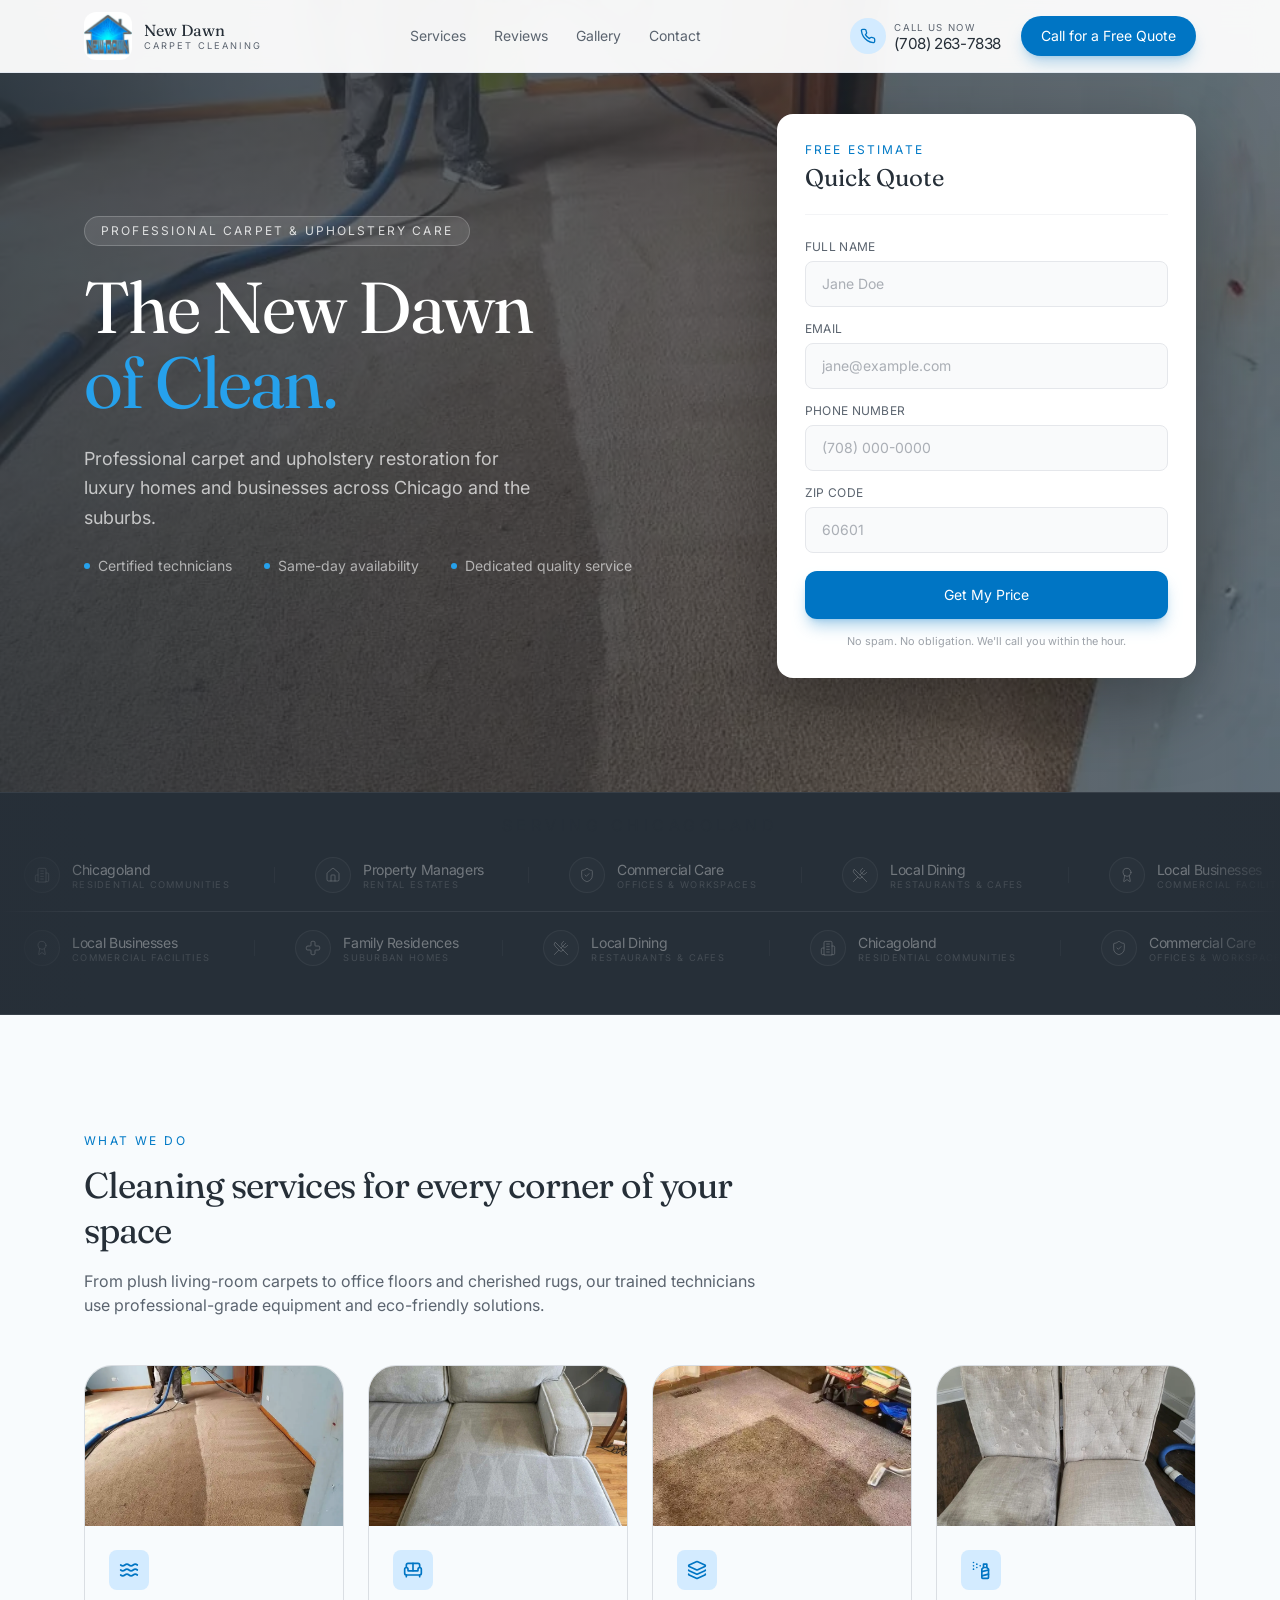
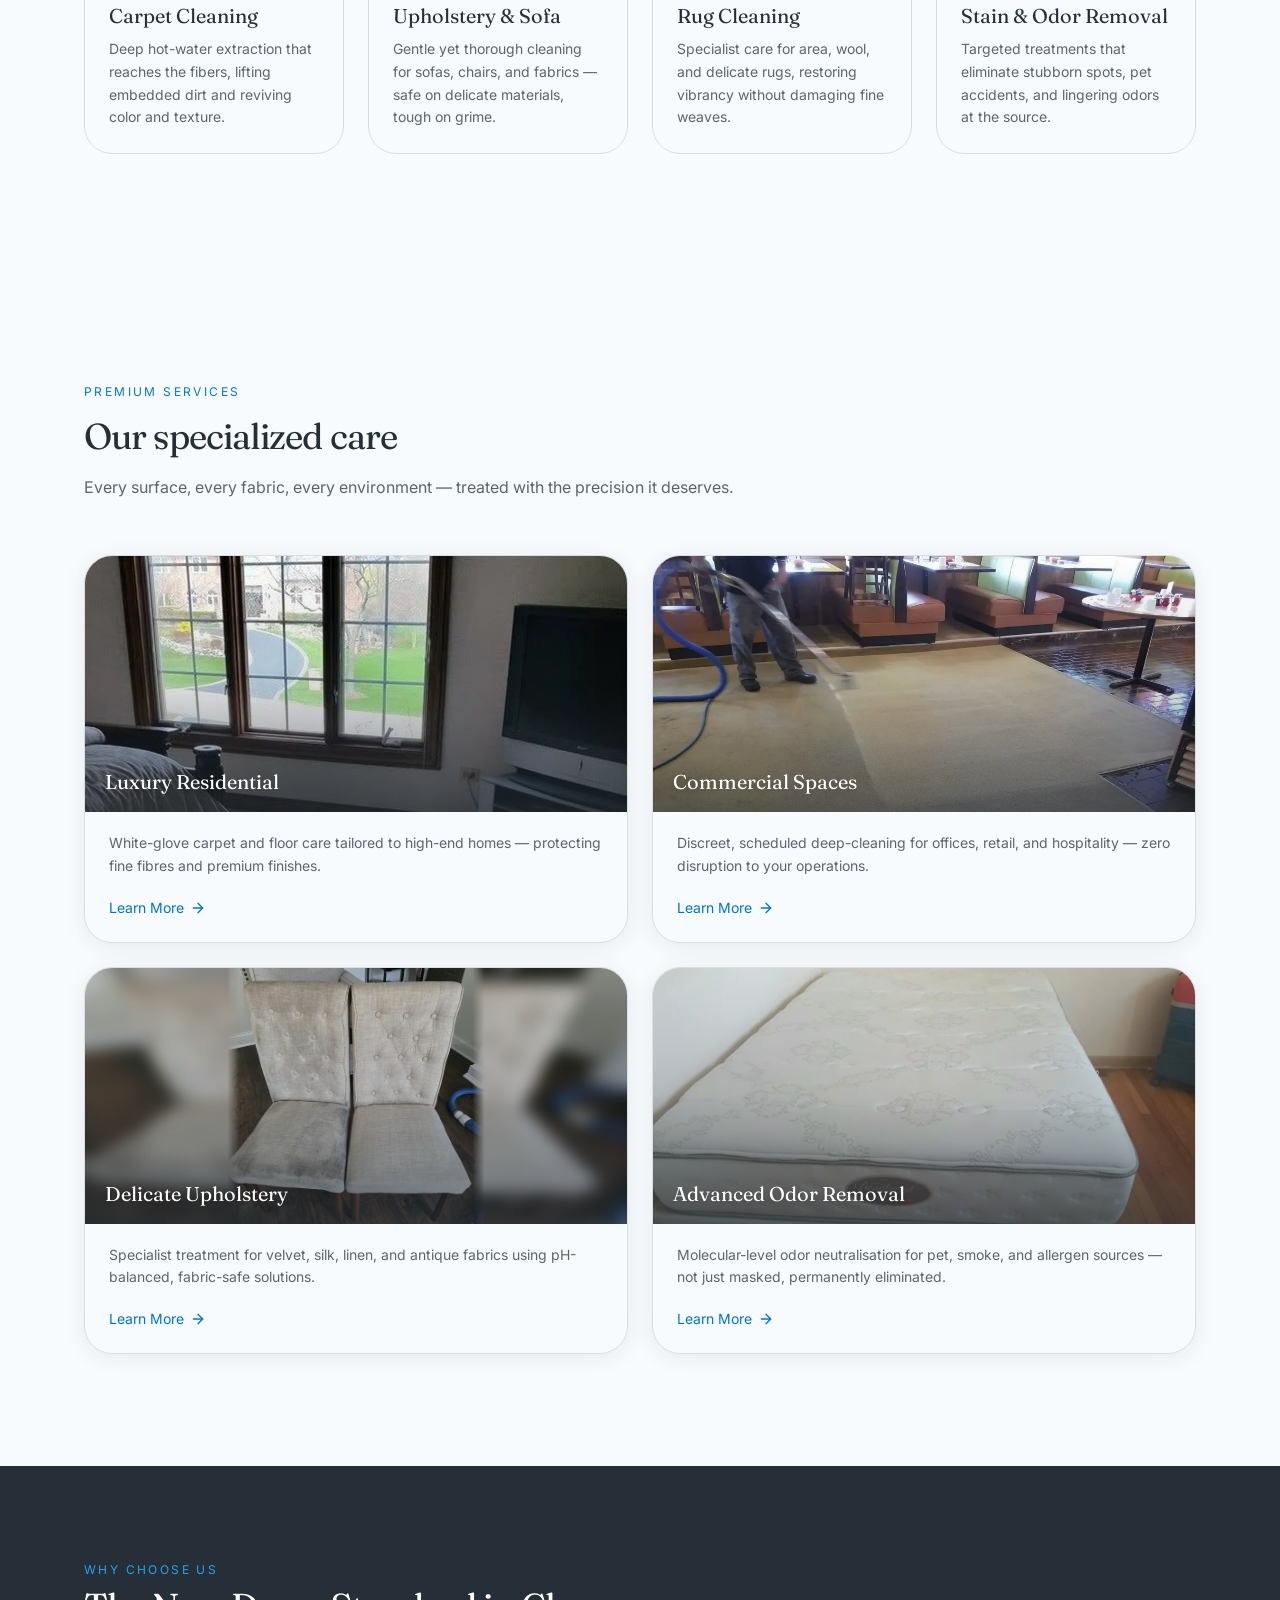
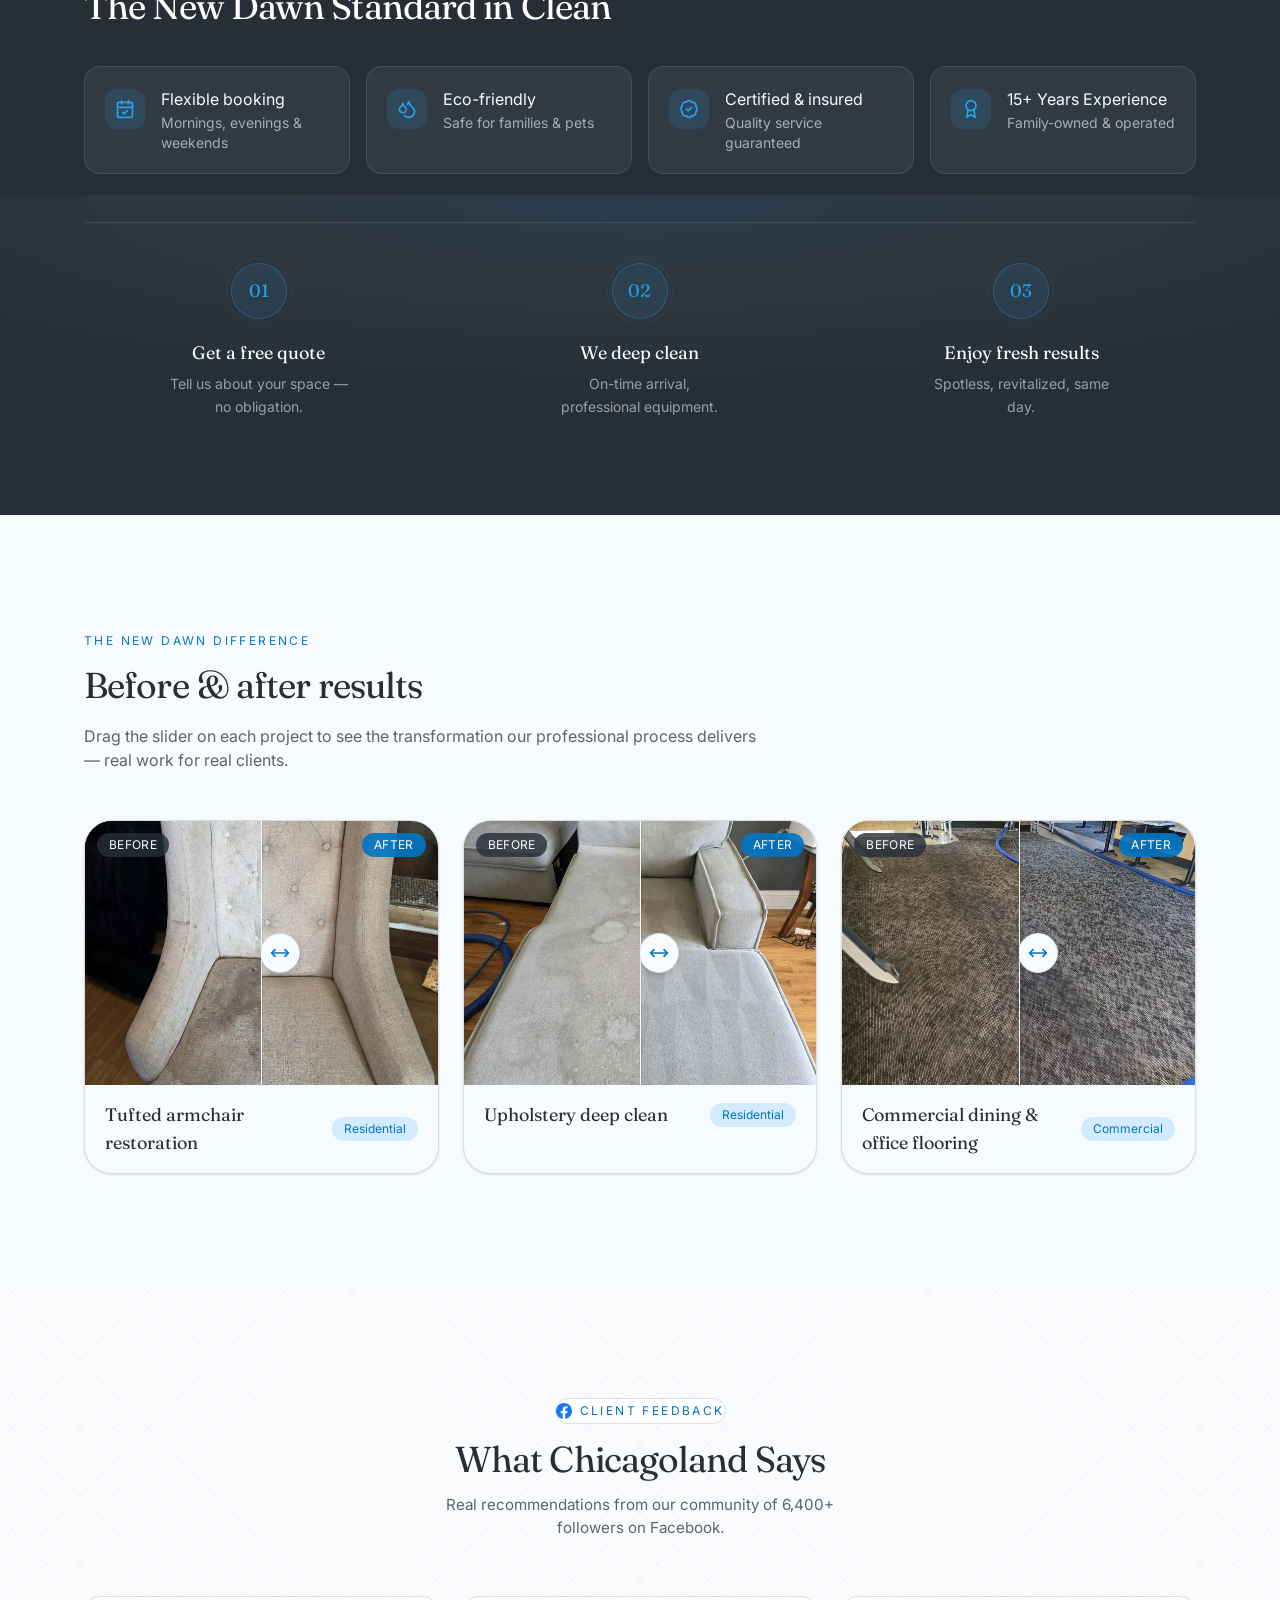
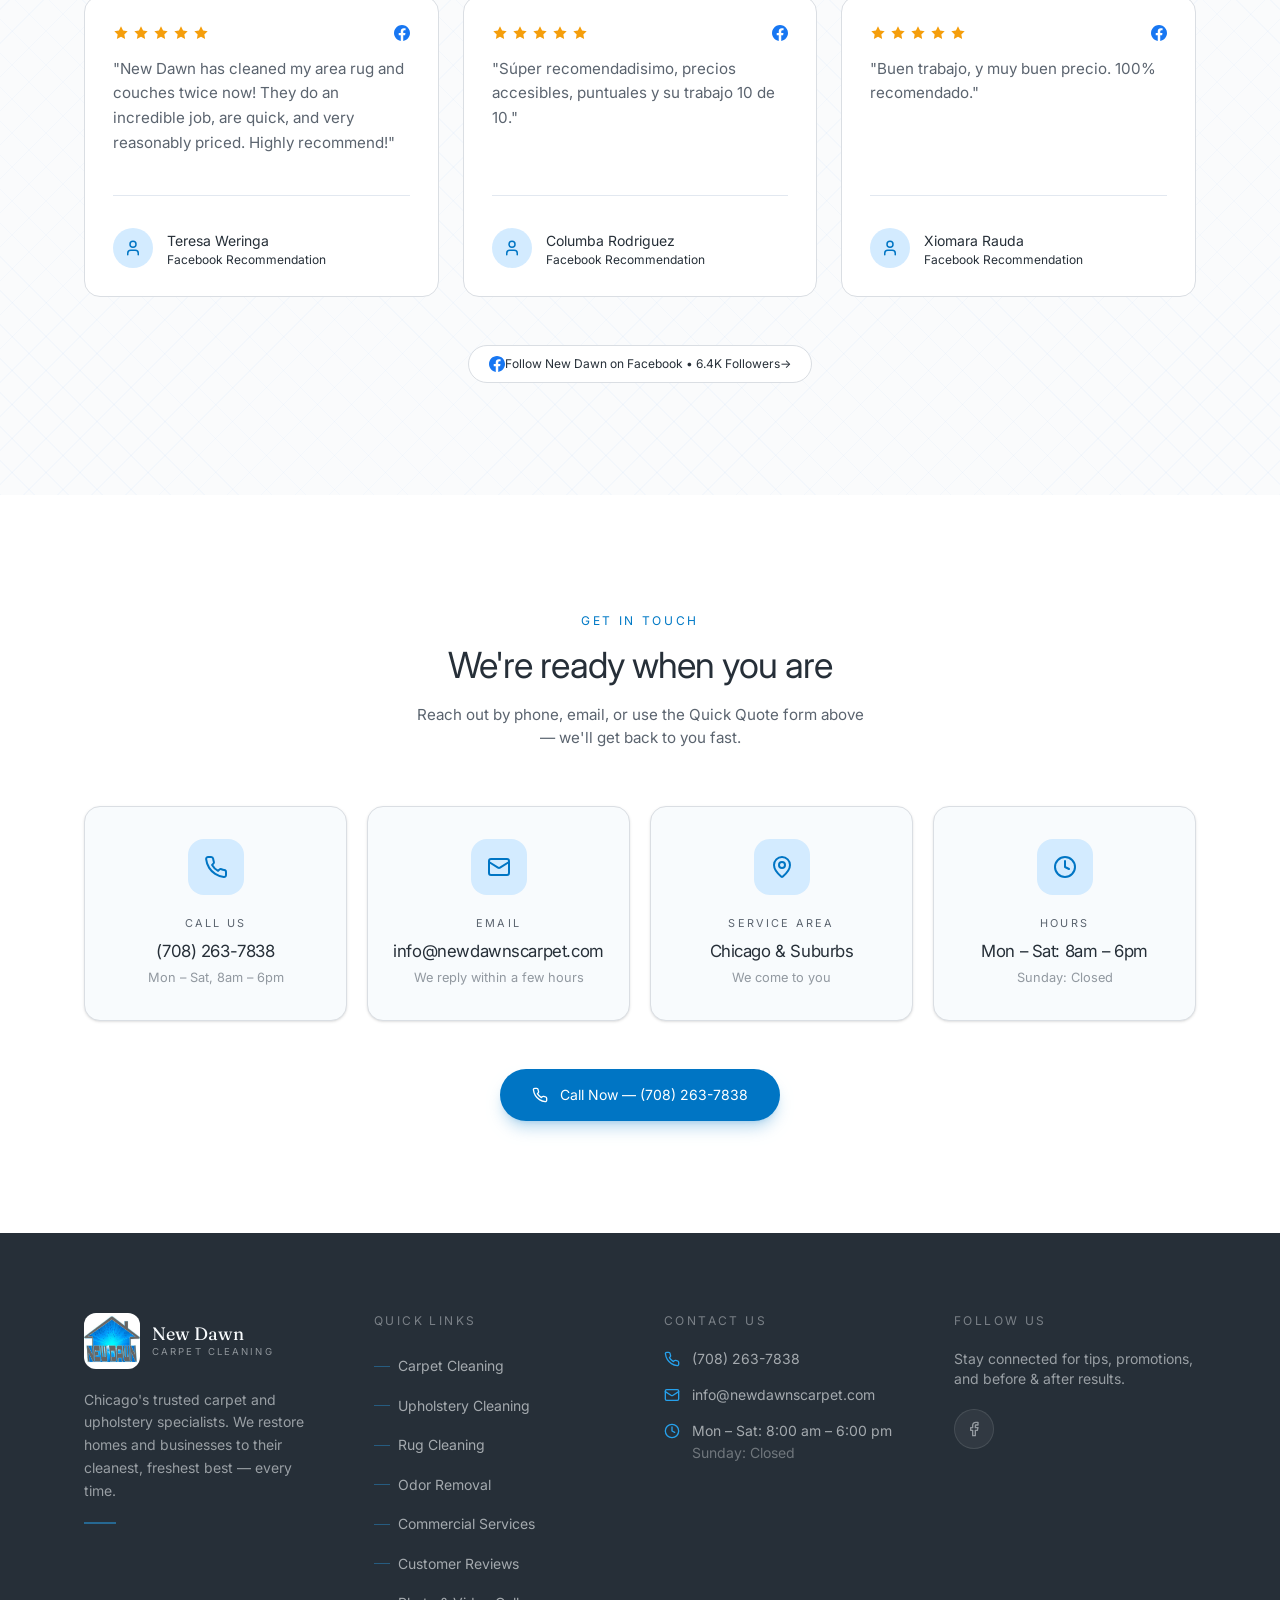
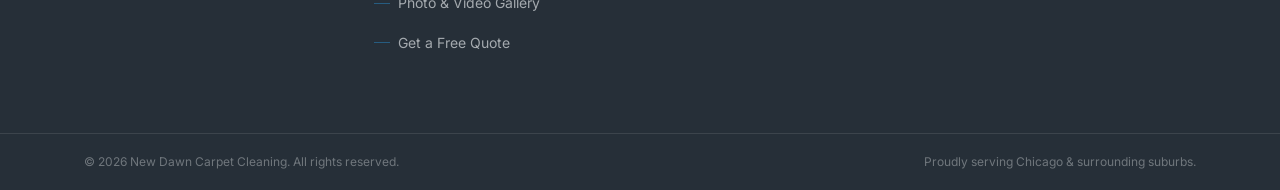
==== index.html @ 2c273096 "Fix review footer spacing with explicit 32px padding-top and margin-top" ====
<!doctype html>
<html lang="en">
<head>
  <meta charset="UTF-8">
  <meta name="viewport" content="width=device-width, initial-scale=1.0">
  <title>New Dawn Carpet Cleaning | Professional Carpet &amp; Upholstery Care</title>
  <meta name="description" content="New Dawn Carpet Cleaning offers professional carpet, upholstery, and rug cleaning for homes and businesses. Book your free quote today.">
  <link rel="icon" type="image/jpeg" href="images/logo.jpg">
  <link rel="preconnect" href="https://fonts.googleapis.com">
  <link rel="preconnect" href="https://fonts.gstatic.com" crossorigin>
  <link href="https://fonts.googleapis.com/css2?family=Fraunces:wght@500;600;700&family=Inter:wght@400;500;600;700&display=swap" rel="stylesheet">
  <link rel="stylesheet" href="css/style.css">
  <noscript><style>.reveal{opacity:1!important;transform:none!important}</style></noscript>
</head>
<body>
  <div class="min-h-screen bg-cloud">
      <header class="fixed inset-x-0 top-0 z-50 transition-all duration-300 bg-white/80 backdrop-blur-sm" id="site-header">
        <nav class="mx-auto flex max-w-6xl items-center justify-between gap-6 px-5 py-3">
          <a href="#top" class="flex shrink-0 items-center gap-3">
            <img alt="New Dawn Carpet Cleaning" class="h-12 w-12 rounded-xl object-contain" src="images/logo.jpg">
            <span class="hidden font-display text-base font-600 leading-tight text-deep sm:block">New Dawn<span class="block text-[0.58rem] font-sans font-500 uppercase tracking-[0.22em] text-slate">Carpet Cleaning</span></span>
          </a>
          <div class="hidden items-center gap-7 lg:flex">
            <a href="#services" class="text-sm font-500 text-slate transition-colors hover:text-brand">Services</a>
            <a href="#reviews" class="text-sm font-500 text-slate transition-colors hover:text-brand">Reviews</a>
            <a href="gallery.html" class="text-sm font-500 text-slate transition-colors hover:text-brand">Gallery</a>
            <a href="#contact" class="text-sm font-500 text-slate transition-colors hover:text-brand">Contact</a>
          </div>
          <div class="hidden items-center gap-5 md:flex">
            <a href="tel:+17082637838" class="flex items-center gap-2 text-deep transition-colors hover:text-brand">
              <span class="grid h-9 w-9 place-items-center rounded-full bg-brand-soft text-brand">
                <svg xmlns="http://www.w3.org/2000/svg" width="24" height="24" viewBox="0 0 24 24" fill="none" stroke="currentColor" stroke-width="2" stroke-linecap="round" stroke-linejoin="round" class="lucide lucide-phone h-4 w-4"><path d="M22 16.92v3a2 2 0 0 1-2.18 2 19.79 19.79 0 0 1-8.63-3.07 19.5 19.5 0 0 1-6-6 19.79 19.79 0 0 1-3.07-8.67A2 2 0 0 1 4.11 2h3a2 2 0 0 1 2 1.72 12.84 12.84 0 0 0 .7 2.81 2 2 0 0 1-.45 2.11L8.09 9.91a16 16 0 0 0 6 6l1.27-1.27a2 2 0 0 1 2.11-.45 12.84 12.84 0 0 0 2.81.7A2 2 0 0 1 22 16.92z"></path></svg>
              </span>
              <span>
                <span class="block text-[0.6rem] font-600 uppercase tracking-[0.14em] text-slate">Call us now</span>
                <span class="block text-[0.95rem] font-700 leading-none tracking-tight text-deep">(708) 263-7838</span>
              </span>
            </a>
            <a href="#contact" class="rounded-full bg-brand px-5 py-2.5 text-sm font-700 text-white shadow-lg shadow-brand/25 transition-all hover:-translate-y-px hover:bg-brand-dark hover:shadow-brand/35">Call for a Free Quote</a>
          </div>
          <div class="flex items-center gap-2 md:hidden">
            <a href="tel:+17082637838" class="flex items-center gap-1.5 rounded-full bg-brand px-4 py-2.5 text-sm font-700 text-white shadow-md shadow-brand/25">
              <svg xmlns="http://www.w3.org/2000/svg" width="24" height="24" viewBox="0 0 24 24" fill="none" stroke="currentColor" stroke-width="2" stroke-linecap="round" stroke-linejoin="round" class="lucide lucide-phone h-4 w-4"><path d="M22 16.92v3a2 2 0 0 1-2.18 2 19.79 19.79 0 0 1-8.63-3.07 19.5 19.5 0 0 1-6-6 19.79 19.79 0 0 1-3.07-8.67A2 2 0 0 1 4.11 2h3a2 2 0 0 1 2 1.72 12.84 12.84 0 0 0 .7 2.81 2 2 0 0 1-.45 2.11L8.09 9.91a16 16 0 0 0 6 6l1.27-1.27a2 2 0 0 1 2.11-.45 12.84 12.84 0 0 0 2.81.7A2 2 0 0 1 22 16.92z"></path></svg>
              <span>(708) 263-7838</span>
            </a>
            <button class="grid h-10 w-10 place-items-center rounded-xl border border-line text-deep" aria-label="Toggle menu" id="menu-toggle" type="button" aria-expanded="false" aria-controls="mobile-menu">
              <svg xmlns="http://www.w3.org/2000/svg" width="24" height="24" viewBox="0 0 24 24" fill="none" stroke="currentColor" stroke-width="2" stroke-linecap="round" stroke-linejoin="round" class="lucide lucide-menu h-5 w-5" data-icon="open"><line x1="4" x2="20" y1="12" y2="12"></line><line x1="4" x2="20" y1="6" y2="6"></line><line x1="4" x2="20" y1="18" y2="18"></line></svg>
              <svg xmlns="http://www.w3.org/2000/svg" width="24" height="24" viewBox="0 0 24 24" fill="none" stroke="currentColor" stroke-width="2" stroke-linecap="round" stroke-linejoin="round" class="lucide lucide-x h-5 w-5" data-icon="close" hidden><path d="M18 6 6 18"></path><path d="m6 6 12 12"></path></svg>
            </button>
          </div>
        </nav>
        <div id="mobile-menu" hidden class="border-t border-line bg-white px-5 pb-5 pt-3 md:hidden"><div class="flex flex-col gap-1">
            <a href="#services" class="rounded-xl px-4 py-3 text-sm font-500 text-slate transition-colors hover:bg-cloud-deep hover:text-brand">Services</a>
            <a href="#reviews" class="rounded-xl px-4 py-3 text-sm font-500 text-slate transition-colors hover:bg-cloud-deep hover:text-brand">Reviews</a>
            <a href="gallery.html" class="rounded-xl px-4 py-3 text-sm font-500 text-slate transition-colors hover:bg-cloud-deep hover:text-brand">Gallery</a>
            <a href="#contact" class="rounded-xl px-4 py-3 text-sm font-500 text-slate transition-colors hover:bg-cloud-deep hover:text-brand">Contact</a>
            <a href="#contact" class="mt-3 rounded-full bg-brand py-3 text-center text-sm font-700 text-white shadow-md shadow-brand/20">Call for a Free Quote</a>
          </div></div>
      </header>
      <main>
        <!-- ===== HERO + QUICK QUOTE FORM ===== -->
        <section id="top" class="relative flex min-h-[88vh] items-center overflow-hidden">
          <img alt="Luxury home interior" class="absolute inset-0 h-full w-full object-cover" src="images/hero-living-room.webp">
          <div class="absolute inset-0 bg-gradient-to-r from-deep/85 via-deep/70 to-deep/50"></div>
          <div class="relative mx-auto grid w-full max-w-6xl items-center gap-10 px-5 py-28 lg:grid-cols-[1.2fr_0.8fr] lg:gap-16">
            <div class="animate-float-up flex flex-col gap-6">
              <span class="inline-flex w-fit items-center gap-2 rounded-full border border-white/20 bg-white/10 px-4 py-1.5 text-xs font-600 uppercase tracking-[0.18em] text-white/80 backdrop-blur-sm">Professional Carpet & Upholstery Care</span>
              <h1 class="font-display text-5xl font-600 leading-[1.04] tracking-tight text-white sm:text-6xl lg:text-7xl">The New Dawn<br><span class="text-fresh">of Clean.</span></h1>
              <p class="max-w-md text-lg leading-relaxed text-white/70">Professional carpet and upholstery restoration for luxury homes and businesses across Chicago and the suburbs.</p>
              <div class="flex flex-wrap items-center gap-x-8 gap-y-3 text-sm text-white/60">
                <span class="flex items-center gap-2"><span class="h-1.5 w-1.5 rounded-full bg-fresh"></span>Certified technicians</span>
                <span class="flex items-center gap-2"><span class="h-1.5 w-1.5 rounded-full bg-fresh"></span>Same-day availability</span>
                <span class="flex items-center gap-2"><span class="h-1.5 w-1.5 rounded-full bg-fresh"></span>Dedicated quality service</span>
              </div>
            </div>
            <div class="animate-float-up w-full">
              <div class="rounded-2xl bg-white p-7 shadow-[0_24px_80px_rgba(0,0,0,0.35)]">
                <div class="mb-6 border-b border-gray-100 pb-5">
                  <p class="text-xs font-700 uppercase tracking-[0.18em] text-fresh-deep">Free Estimate</p>
                  <h2 class="mt-1 font-display text-2xl font-600 text-deep">Quick Quote</h2>
                </div>
                <form class="flex flex-col gap-3.5" id="quote-form" action="https://api.web3forms.com/submit" method="POST">
                  <!-- Web3Forms Access Key & Config -->
                  <input type="hidden" name="access_key" value="YOUR_ACCESS_KEY_HERE">
                  <input type="hidden" name="subject" value="New Quick Quote Request - New Dawn Carpet Cleaning">
                  <input type="hidden" name="from_name" value="New Dawn Carpet Cleaning Website">
                  <!-- Spam Prevention Honeypots -->
                  <input type="checkbox" name="botcheck" class="hidden" style="display: none;">
                  <input type="text" name="website" tabindex="-1" autocomplete="off" aria-hidden="true" style="position:absolute;left:-9999px;width:1px;height:1px;opacity:0">
                  <div><label class="mb-1.5 block text-xs font-600 uppercase tracking-wide text-slate" for="qq-name">Full Name</label><input required class="w-full rounded-lg border border-gray-200 bg-gray-50 px-4 py-3 text-sm text-deep outline-none transition-colors placeholder:text-slate/50 focus:border-brand focus:bg-white focus:ring-2 focus:ring-brand/15" placeholder="Jane Doe" value="" name="name" id="qq-name" autocomplete="name"></div>
                  <div><label class="mb-1.5 block text-xs font-600 uppercase tracking-wide text-slate" for="qq-email">Email</label><input required class="w-full rounded-lg border border-gray-200 bg-gray-50 px-4 py-3 text-sm text-deep outline-none transition-colors placeholder:text-slate/50 focus:border-brand focus:bg-white focus:ring-2 focus:ring-brand/15" placeholder="jane@example.com" type="email" value="" name="email" id="qq-email" autocomplete="email"></div>
                  <div><label class="mb-1.5 block text-xs font-600 uppercase tracking-wide text-slate" for="qq-phone">Phone Number</label><input class="w-full rounded-lg border border-gray-200 bg-gray-50 px-4 py-3 text-sm text-deep outline-none transition-colors placeholder:text-slate/50 focus:border-brand focus:bg-white focus:ring-2 focus:ring-brand/15" placeholder="(708) 000-0000" value="" name="phone" id="qq-phone" autocomplete="tel"></div>
                  <div><label class="mb-1.5 block text-xs font-600 uppercase tracking-wide text-slate" for="qq-zip">ZIP Code</label><input required class="w-full rounded-lg border border-gray-200 bg-gray-50 px-4 py-3 text-sm text-deep outline-none transition-colors placeholder:text-slate/50 focus:border-brand focus:bg-white focus:ring-2 focus:ring-brand/15" placeholder="60601" maxlength="10" value="" name="zip" id="qq-zip" autocomplete="postal-code" inputmode="numeric"></div>
                  <p id="quote-error" role="alert" hidden class="rounded-lg bg-red-50 px-3 py-2 text-xs text-red-600">Something went wrong. Please try again or call us directly.</p>
                  <button type="submit" class="mt-1 inline-flex w-full items-center justify-center gap-2 rounded-xl bg-brand py-3.5 text-sm font-700 text-white shadow-lg shadow-brand/30 transition-all hover:-translate-y-px hover:bg-brand-dark disabled:opacity-70" id="quote-submit">Get My Price</button>
                  <p class="text-center text-[0.68rem] text-slate/60">No spam. No obligation. We'll call you within the hour.</p>
                </form>
                <div id="quote-success" hidden class="flex min-h-[340px] flex-col items-center justify-center gap-4 text-center"><svg xmlns="http://www.w3.org/2000/svg" width="24" height="24" viewBox="0 0 24 24" fill="none" stroke="currentColor" stroke-width="2" stroke-linecap="round" stroke-linejoin="round" class="lucide lucide-circle-check h-12 w-12 text-fresh-deep"><circle cx="12" cy="12" r="10"></circle><path d="m9 12 2 2 4-4"></path></svg><h3 class="font-display text-xl font-600 text-deep">We'll be in touch!</h3><p class="max-w-[220px] text-sm text-slate">Your quote request is on its way. Expect a call shortly.</p></div>
              </div>
            </div>
          </div>
        </section>
        <div class="relative overflow-hidden border-y border-white/8 bg-deep marquee-section">
          <div class="pointer-events-none absolute inset-y-0 left-0 z-10 w-24 bg-gradient-to-r from-deep to-transparent"></div>
          <div class="pointer-events-none absolute inset-y-0 right-0 z-10 w-24 bg-gradient-to-l from-deep to-transparent"></div>
          <p class="text-center text-[0.65rem] font-700 uppercase tracking-[0.28em] text-white/30 marquee-title">Serving Chicagoland</p>
          <div class="flex w-max animate-marquee items-center gap-10 px-6 marquee-track-1">
            <div class="group flex shrink-0 items-center gap-3 opacity-35 transition-opacity duration-300 hover:opacity-75">
              <span class="grid h-9 w-9 place-items-center rounded-full border border-white/15 bg-white/5 text-white/60 transition-colors group-hover:border-fresh/40 group-hover:bg-fresh/10 group-hover:text-fresh">
                <svg xmlns="http://www.w3.org/2000/svg" width="24" height="24" viewBox="0 0 24 24" fill="none" stroke="currentColor" stroke-width="1.5" stroke-linecap="round" stroke-linejoin="round" class="lucide lucide-building2 h-4 w-4"><path d="M6 22V4a2 2 0 0 1 2-2h8a2 2 0 0 1 2 2v18Z"></path><path d="M6 12H4a2 2 0 0 0-2 2v6a2 2 0 0 0 2 2h2"></path><path d="M18 9h2a2 2 0 0 1 2 2v9a2 2 0 0 1-2 2h-2"></path><path d="M10 6h4"></path><path d="M10 10h4"></path><path d="M10 14h4"></path><path d="M10 18h4"></path></svg>
              </span>
              <span class="leading-none">
                <span class="block text-sm font-700 tracking-tight text-white">Chicagoland</span>
                <span class="block text-[0.58rem] font-500 uppercase tracking-[0.14em] text-white/40">Residential Communities</span>
              </span>
              <span class="ml-8 h-4 w-px bg-white/10"></span>
            </div>
            <div class="group flex shrink-0 items-center gap-3 opacity-35 transition-opacity duration-300 hover:opacity-75">
              <span class="grid h-9 w-9 place-items-center rounded-full border border-white/15 bg-white/5 text-white/60 transition-colors group-hover:border-fresh/40 group-hover:bg-fresh/10 group-hover:text-fresh">
                <svg xmlns="http://www.w3.org/2000/svg" width="24" height="24" viewBox="0 0 24 24" fill="none" stroke="currentColor" stroke-width="1.5" stroke-linecap="round" stroke-linejoin="round" class="lucide lucide-house h-4 w-4"><path d="M15 21v-8a1 1 0 0 0-1-1h-4a1 1 0 0 0-1 1v8"></path><path d="M3 10a2 2 0 0 1 .709-1.528l7-5.999a2 2 0 0 1 2.582 0l7 5.999A2 2 0 0 1 21 10v9a2 2 0 0 1-2 2H5a2 2 0 0 1-2-2z"></path></svg>
              </span>
              <span class="leading-none">
                <span class="block text-sm font-700 tracking-tight text-white">Property Managers</span>
                <span class="block text-[0.58rem] font-500 uppercase tracking-[0.14em] text-white/40">Rental Estates</span>
              </span>
              <span class="ml-8 h-4 w-px bg-white/10"></span>
            </div>
            <div class="group flex shrink-0 items-center gap-3 opacity-35 transition-opacity duration-300 hover:opacity-75">
              <span class="grid h-9 w-9 place-items-center rounded-full border border-white/15 bg-white/5 text-white/60 transition-colors group-hover:border-fresh/40 group-hover:bg-fresh/10 group-hover:text-fresh">
                <svg xmlns="http://www.w3.org/2000/svg" width="24" height="24" viewBox="0 0 24 24" fill="none" stroke="currentColor" stroke-width="1.5" stroke-linecap="round" stroke-linejoin="round" class="lucide lucide-shield-check h-4 w-4"><path d="M20 13c0 5-3.5 7.5-7.66 8.95a1 1 0 0 1-.67-.01C7.5 20.5 4 18 4 13V6a1 1 0 0 1 1-1c2 0 4.5-1.2 6.24-2.72a1.17 1.17 0 0 1 1.52 0C14.51 3.81 17 5 19 5a1 1 0 0 1 1 1z"></path><path d="m9 12 2 2 4-4"></path></svg>
              </span>
              <span class="leading-none">
                <span class="block text-sm font-700 tracking-tight text-white">Commercial Care</span>
                <span class="block text-[0.58rem] font-500 uppercase tracking-[0.14em] text-white/40">Offices & Workspaces</span>
              </span>
              <span class="ml-8 h-4 w-px bg-white/10"></span>
            </div>
            <div class="group flex shrink-0 items-center gap-3 opacity-35 transition-opacity duration-300 hover:opacity-75">
              <span class="grid h-9 w-9 place-items-center rounded-full border border-white/15 bg-white/5 text-white/60 transition-colors group-hover:border-fresh/40 group-hover:bg-fresh/10 group-hover:text-fresh">
                <svg xmlns="http://www.w3.org/2000/svg" width="24" height="24" viewBox="0 0 24 24" fill="none" stroke="currentColor" stroke-width="1.5" stroke-linecap="round" stroke-linejoin="round" class="lucide lucide-utensils-crossed h-4 w-4"><path d="m16 2-2.3 2.3a3 3 0 0 0 0 4.2l1.8 1.8a3 3 0 0 0 4.2 0L22 8"></path><path d="M15 15 3.3 3.3a4.2 4.2 0 0 0 0 6l7.3 7.3c.7.7 2 .7 2.8 0L15 15Zm0 0 7 7"></path><path d="m2.1 21.8 6.4-6.3"></path><path d="m19 5-7 7"></path></svg>
              </span>
              <span class="leading-none">
                <span class="block text-sm font-700 tracking-tight text-white">Local Dining</span>
                <span class="block text-[0.58rem] font-500 uppercase tracking-[0.14em] text-white/40">Restaurants & Cafes</span>
              </span>
              <span class="ml-8 h-4 w-px bg-white/10"></span>
            </div>
            <div class="group flex shrink-0 items-center gap-3 opacity-35 transition-opacity duration-300 hover:opacity-75">
              <span class="grid h-9 w-9 place-items-center rounded-full border border-white/15 bg-white/5 text-white/60 transition-colors group-hover:border-fresh/40 group-hover:bg-fresh/10 group-hover:text-fresh">
                <svg xmlns="http://www.w3.org/2000/svg" width="24" height="24" viewBox="0 0 24 24" fill="none" stroke="currentColor" stroke-width="1.5" stroke-linecap="round" stroke-linejoin="round" class="lucide lucide-award h-4 w-4"><path d="m15.477 12.89 1.515 8.526a.5.5 0 0 1-.81.47l-3.58-2.687a1 1 0 0 0-1.197 0l-3.586 2.686a.5.5 0 0 1-.81-.469l1.514-8.526"></path><circle cx="12" cy="8" r="6"></circle></svg>
              </span>
              <span class="leading-none">
                <span class="block text-sm font-700 tracking-tight text-white">Local Businesses</span>
                <span class="block text-[0.58rem] font-500 uppercase tracking-[0.14em] text-white/40">Commercial Facilities</span>
              </span>
              <span class="ml-8 h-4 w-px bg-white/10"></span>
            </div>
            <div class="group flex shrink-0 items-center gap-3 opacity-35 transition-opacity duration-300 hover:opacity-75">
              <span class="grid h-9 w-9 place-items-center rounded-full border border-white/15 bg-white/5 text-white/60 transition-colors group-hover:border-fresh/40 group-hover:bg-fresh/10 group-hover:text-fresh">
                <svg xmlns="http://www.w3.org/2000/svg" width="24" height="24" viewBox="0 0 24 24" fill="none" stroke="currentColor" stroke-width="1.5" stroke-linecap="round" stroke-linejoin="round" class="lucide lucide-cross h-4 w-4"><path d="M4 9a2 2 0 0 0-2 2v2a2 2 0 0 0 2 2h4a1 1 0 0 1 1 1v4a2 2 0 0 0 2 2h2a2 2 0 0 0 2-2v-4a1 1 0 0 1 1-1h4a2 2 0 0 0 2-2v-2a2 2 0 0 0-2-2h-4a1 1 0 0 1-1-1V4a2 2 0 0 0-2-2h-2a2 2 0 0 0-2 2v4a1 1 0 0 1-1 1z"></path></svg>
              </span>
              <span class="leading-none">
                <span class="block text-sm font-700 tracking-tight text-white">Family Residences</span>
                <span class="block text-[0.58rem] font-500 uppercase tracking-[0.14em] text-white/40">Suburban Homes</span>
              </span>
              <span class="ml-8 h-4 w-px bg-white/10"></span>
            </div>
            <div class="group flex shrink-0 items-center gap-3 opacity-35 transition-opacity duration-300 hover:opacity-75" aria-hidden="true">
              <span class="grid h-9 w-9 place-items-center rounded-full border border-white/15 bg-white/5 text-white/60 transition-colors group-hover:border-fresh/40 group-hover:bg-fresh/10 group-hover:text-fresh">
                <svg xmlns="http://www.w3.org/2000/svg" width="24" height="24" viewBox="0 0 24 24" fill="none" stroke="currentColor" stroke-width="1.5" stroke-linecap="round" stroke-linejoin="round" class="lucide lucide-building2 h-4 w-4"><path d="M6 22V4a2 2 0 0 1 2-2h8a2 2 0 0 1 2 2v18Z"></path><path d="M6 12H4a2 2 0 0 0-2 2v6a2 2 0 0 0 2 2h2"></path><path d="M18 9h2a2 2 0 0 1 2 2v9a2 2 0 0 1-2 2h-2"></path><path d="M10 6h4"></path><path d="M10 10h4"></path><path d="M10 14h4"></path><path d="M10 18h4"></path></svg>
              </span>
              <span class="leading-none">
                <span class="block text-sm font-700 tracking-tight text-white">Chicagoland</span>
                <span class="block text-[0.58rem] font-500 uppercase tracking-[0.14em] text-white/40">Residential Communities</span>
              </span>
              <span class="ml-8 h-4 w-px bg-white/10"></span>
            </div>
            <div class="group flex shrink-0 items-center gap-3 opacity-35 transition-opacity duration-300 hover:opacity-75" aria-hidden="true">
              <span class="grid h-9 w-9 place-items-center rounded-full border border-white/15 bg-white/5 text-white/60 transition-colors group-hover:border-fresh/40 group-hover:bg-fresh/10 group-hover:text-fresh">
                <svg xmlns="http://www.w3.org/2000/svg" width="24" height="24" viewBox="0 0 24 24" fill="none" stroke="currentColor" stroke-width="1.5" stroke-linecap="round" stroke-linejoin="round" class="lucide lucide-house h-4 w-4"><path d="M15 21v-8a1 1 0 0 0-1-1h-4a1 1 0 0 0-1 1v8"></path><path d="M3 10a2 2 0 0 1 .709-1.528l7-5.999a2 2 0 0 1 2.582 0l7 5.999A2 2 0 0 1 21 10v9a2 2 0 0 1-2 2H5a2 2 0 0 1-2-2z"></path></svg>
              </span>
              <span class="leading-none">
                <span class="block text-sm font-700 tracking-tight text-white">Property Managers</span>
                <span class="block text-[0.58rem] font-500 uppercase tracking-[0.14em] text-white/40">Rental Estates</span>
              </span>
              <span class="ml-8 h-4 w-px bg-white/10"></span>
            </div>
            <div class="group flex shrink-0 items-center gap-3 opacity-35 transition-opacity duration-300 hover:opacity-75" aria-hidden="true">
              <span class="grid h-9 w-9 place-items-center rounded-full border border-white/15 bg-white/5 text-white/60 transition-colors group-hover:border-fresh/40 group-hover:bg-fresh/10 group-hover:text-fresh">
                <svg xmlns="http://www.w3.org/2000/svg" width="24" height="24" viewBox="0 0 24 24" fill="none" stroke="currentColor" stroke-width="1.5" stroke-linecap="round" stroke-linejoin="round" class="lucide lucide-shield-check h-4 w-4"><path d="M20 13c0 5-3.5 7.5-7.66 8.95a1 1 0 0 1-.67-.01C7.5 20.5 4 18 4 13V6a1 1 0 0 1 1-1c2 0 4.5-1.2 6.24-2.72a1.17 1.17 0 0 1 1.52 0C14.51 3.81 17 5 19 5a1 1 0 0 1 1 1z"></path><path d="m9 12 2 2 4-4"></path></svg>
              </span>
              <span class="leading-none">
                <span class="block text-sm font-700 tracking-tight text-white">Commercial Care</span>
                <span class="block text-[0.58rem] font-500 uppercase tracking-[0.14em] text-white/40">Offices & Workspaces</span>
              </span>
              <span class="ml-8 h-4 w-px bg-white/10"></span>
            </div>
            <div class="group flex shrink-0 items-center gap-3 opacity-35 transition-opacity duration-300 hover:opacity-75" aria-hidden="true">
              <span class="grid h-9 w-9 place-items-center rounded-full border border-white/15 bg-white/5 text-white/60 transition-colors group-hover:border-fresh/40 group-hover:bg-fresh/10 group-hover:text-fresh">
                <svg xmlns="http://www.w3.org/2000/svg" width="24" height="24" viewBox="0 0 24 24" fill="none" stroke="currentColor" stroke-width="1.5" stroke-linecap="round" stroke-linejoin="round" class="lucide lucide-utensils-crossed h-4 w-4"><path d="m16 2-2.3 2.3a3 3 0 0 0 0 4.2l1.8 1.8a3 3 0 0 0 4.2 0L22 8"></path><path d="M15 15 3.3 3.3a4.2 4.2 0 0 0 0 6l7.3 7.3c.7.7 2 .7 2.8 0L15 15Zm0 0 7 7"></path><path d="m2.1 21.8 6.4-6.3"></path><path d="m19 5-7 7"></path></svg>
              </span>
              <span class="leading-none">
                <span class="block text-sm font-700 tracking-tight text-white">Local Dining</span>
                <span class="block text-[0.58rem] font-500 uppercase tracking-[0.14em] text-white/40">Restaurants & Cafes</span>
              </span>
              <span class="ml-8 h-4 w-px bg-white/10"></span>
            </div>
            <div class="group flex shrink-0 items-center gap-3 opacity-35 transition-opacity duration-300 hover:opacity-75" aria-hidden="true">
              <span class="grid h-9 w-9 place-items-center rounded-full border border-white/15 bg-white/5 text-white/60 transition-colors group-hover:border-fresh/40 group-hover:bg-fresh/10 group-hover:text-fresh">
                <svg xmlns="http://www.w3.org/2000/svg" width="24" height="24" viewBox="0 0 24 24" fill="none" stroke="currentColor" stroke-width="1.5" stroke-linecap="round" stroke-linejoin="round" class="lucide lucide-award h-4 w-4"><path d="m15.477 12.89 1.515 8.526a.5.5 0 0 1-.81.47l-3.58-2.687a1 1 0 0 0-1.197 0l-3.586 2.686a.5.5 0 0 1-.81-.469l1.514-8.526"></path><circle cx="12" cy="8" r="6"></circle></svg>
              </span>
              <span class="leading-none">
                <span class="block text-sm font-700 tracking-tight text-white">Local Businesses</span>
                <span class="block text-[0.58rem] font-500 uppercase tracking-[0.14em] text-white/40">Commercial Facilities</span>
              </span>
              <span class="ml-8 h-4 w-px bg-white/10"></span>
            </div>
            <div class="group flex shrink-0 items-center gap-3 opacity-35 transition-opacity duration-300 hover:opacity-75" aria-hidden="true">
              <span class="grid h-9 w-9 place-items-center rounded-full border border-white/15 bg-white/5 text-white/60 transition-colors group-hover:border-fresh/40 group-hover:bg-fresh/10 group-hover:text-fresh">
                <svg xmlns="http://www.w3.org/2000/svg" width="24" height="24" viewBox="0 0 24 24" fill="none" stroke="currentColor" stroke-width="1.5" stroke-linecap="round" stroke-linejoin="round" class="lucide lucide-cross h-4 w-4"><path d="M4 9a2 2 0 0 0-2 2v2a2 2 0 0 0 2 2h4a1 1 0 0 1 1 1v4a2 2 0 0 0 2 2h2a2 2 0 0 0 2-2v-4a1 1 0 0 1 1-1h4a2 2 0 0 0 2-2v-2a2 2 0 0 0-2-2h-4a1 1 0 0 1-1-1V4a2 2 0 0 0-2-2h-2a2 2 0 0 0-2 2v4a1 1 0 0 1-1 1z"></path></svg>
              </span>
              <span class="leading-none">
                <span class="block text-sm font-700 tracking-tight text-white">Family Residences</span>
                <span class="block text-[0.58rem] font-500 uppercase tracking-[0.14em] text-white/40">Suburban Homes</span>
              </span>
              <span class="ml-8 h-4 w-px bg-white/10"></span>
            </div>
          </div>
          <div class="marquee-separator"></div>
          <div class="flex w-max animate-marquee-reverse items-center gap-10 px-6 marquee-track-2">
            <div class="group flex shrink-0 items-center gap-3 opacity-35 transition-opacity duration-300 hover:opacity-75">
              <span class="grid h-9 w-9 place-items-center rounded-full border border-white/15 bg-white/5 text-white/60 transition-colors group-hover:border-fresh/40 group-hover:bg-fresh/10 group-hover:text-fresh">
                <svg xmlns="http://www.w3.org/2000/svg" width="24" height="24" viewBox="0 0 24 24" fill="none" stroke="currentColor" stroke-width="1.5" stroke-linecap="round" stroke-linejoin="round" class="lucide lucide-award h-4 w-4"><path d="m15.477 12.89 1.515 8.526a.5.5 0 0 1-.81.47l-3.58-2.687a1 1 0 0 0-1.197 0l-3.586 2.686a.5.5 0 0 1-.81-.469l1.514-8.526"></path><circle cx="12" cy="8" r="6"></circle></svg>
              </span>
              <span class="leading-none">
                <span class="block text-sm font-700 tracking-tight text-white">Local Businesses</span>
                <span class="block text-[0.58rem] font-500 uppercase tracking-[0.14em] text-white/40">Commercial Facilities</span>
              </span>
              <span class="ml-8 h-4 w-px bg-white/10"></span>
            </div>
            <div class="group flex shrink-0 items-center gap-3 opacity-35 transition-opacity duration-300 hover:opacity-75">
              <span class="grid h-9 w-9 place-items-center rounded-full border border-white/15 bg-white/5 text-white/60 transition-colors group-hover:border-fresh/40 group-hover:bg-fresh/10 group-hover:text-fresh">
                <svg xmlns="http://www.w3.org/2000/svg" width="24" height="24" viewBox="0 0 24 24" fill="none" stroke="currentColor" stroke-width="1.5" stroke-linecap="round" stroke-linejoin="round" class="lucide lucide-cross h-4 w-4"><path d="M4 9a2 2 0 0 0-2 2v2a2 2 0 0 0 2 2h4a1 1 0 0 1 1 1v4a2 2 0 0 0 2 2h2a2 2 0 0 0 2-2v-4a1 1 0 0 1 1-1h4a2 2 0 0 0 2-2v-2a2 2 0 0 0-2-2h-4a1 1 0 0 1-1-1V4a2 2 0 0 0-2-2h-2a2 2 0 0 0-2 2v4a1 1 0 0 1-1 1z"></path></svg>
              </span>
              <span class="leading-none">
                <span class="block text-sm font-700 tracking-tight text-white">Family Residences</span>
                <span class="block text-[0.58rem] font-500 uppercase tracking-[0.14em] text-white/40">Suburban Homes</span>
              </span>
              <span class="ml-8 h-4 w-px bg-white/10"></span>
            </div>
            <div class="group flex shrink-0 items-center gap-3 opacity-35 transition-opacity duration-300 hover:opacity-75">
              <span class="grid h-9 w-9 place-items-center rounded-full border border-white/15 bg-white/5 text-white/60 transition-colors group-hover:border-fresh/40 group-hover:bg-fresh/10 group-hover:text-fresh">
                <svg xmlns="http://www.w3.org/2000/svg" width="24" height="24" viewBox="0 0 24 24" fill="none" stroke="currentColor" stroke-width="1.5" stroke-linecap="round" stroke-linejoin="round" class="lucide lucide-utensils-crossed h-4 w-4"><path d="m16 2-2.3 2.3a3 3 0 0 0 0 4.2l1.8 1.8a3 3 0 0 0 4.2 0L22 8"></path><path d="M15 15 3.3 3.3a4.2 4.2 0 0 0 0 6l7.3 7.3c.7.7 2 .7 2.8 0L15 15Zm0 0 7 7"></path><path d="m2.1 21.8 6.4-6.3"></path><path d="m19 5-7 7"></path></svg>
              </span>
              <span class="leading-none">
                <span class="block text-sm font-700 tracking-tight text-white">Local Dining</span>
                <span class="block text-[0.58rem] font-500 uppercase tracking-[0.14em] text-white/40">Restaurants & Cafes</span>
              </span>
              <span class="ml-8 h-4 w-px bg-white/10"></span>
            </div>
            <div class="group flex shrink-0 items-center gap-3 opacity-35 transition-opacity duration-300 hover:opacity-75">
              <span class="grid h-9 w-9 place-items-center rounded-full border border-white/15 bg-white/5 text-white/60 transition-colors group-hover:border-fresh/40 group-hover:bg-fresh/10 group-hover:text-fresh">
                <svg xmlns="http://www.w3.org/2000/svg" width="24" height="24" viewBox="0 0 24 24" fill="none" stroke="currentColor" stroke-width="1.5" stroke-linecap="round" stroke-linejoin="round" class="lucide lucide-building2 h-4 w-4"><path d="M6 22V4a2 2 0 0 1 2-2h8a2 2 0 0 1 2 2v18Z"></path><path d="M6 12H4a2 2 0 0 0-2 2v6a2 2 0 0 0 2 2h2"></path><path d="M18 9h2a2 2 0 0 1 2 2v9a2 2 0 0 1-2 2h-2"></path><path d="M10 6h4"></path><path d="M10 10h4"></path><path d="M10 14h4"></path><path d="M10 18h4"></path></svg>
              </span>
              <span class="leading-none">
                <span class="block text-sm font-700 tracking-tight text-white">Chicagoland</span>
                <span class="block text-[0.58rem] font-500 uppercase tracking-[0.14em] text-white/40">Residential Communities</span>
              </span>
              <span class="ml-8 h-4 w-px bg-white/10"></span>
            </div>
            <div class="group flex shrink-0 items-center gap-3 opacity-35 transition-opacity duration-300 hover:opacity-75">
              <span class="grid h-9 w-9 place-items-center rounded-full border border-white/15 bg-white/5 text-white/60 transition-colors group-hover:border-fresh/40 group-hover:bg-fresh/10 group-hover:text-fresh">
                <svg xmlns="http://www.w3.org/2000/svg" width="24" height="24" viewBox="0 0 24 24" fill="none" stroke="currentColor" stroke-width="1.5" stroke-linecap="round" stroke-linejoin="round" class="lucide lucide-shield-check h-4 w-4"><path d="M20 13c0 5-3.5 7.5-7.66 8.95a1 1 0 0 1-.67-.01C7.5 20.5 4 18 4 13V6a1 1 0 0 1 1-1c2 0 4.5-1.2 6.24-2.72a1.17 1.17 0 0 1 1.52 0C14.51 3.81 17 5 19 5a1 1 0 0 1 1 1z"></path><path d="m9 12 2 2 4-4"></path></svg>
              </span>
              <span class="leading-none">
                <span class="block text-sm font-700 tracking-tight text-white">Commercial Care</span>
                <span class="block text-[0.58rem] font-500 uppercase tracking-[0.14em] text-white/40">Offices & Workspaces</span>
              </span>
              <span class="ml-8 h-4 w-px bg-white/10"></span>
            </div>
            <div class="group flex shrink-0 items-center gap-3 opacity-35 transition-opacity duration-300 hover:opacity-75">
              <span class="grid h-9 w-9 place-items-center rounded-full border border-white/15 bg-white/5 text-white/60 transition-colors group-hover:border-fresh/40 group-hover:bg-fresh/10 group-hover:text-fresh">
                <svg xmlns="http://www.w3.org/2000/svg" width="24" height="24" viewBox="0 0 24 24" fill="none" stroke="currentColor" stroke-width="1.5" stroke-linecap="round" stroke-linejoin="round" class="lucide lucide-house h-4 w-4"><path d="M15 21v-8a1 1 0 0 0-1-1h-4a1 1 0 0 0-1 1v8"></path><path d="M3 10a2 2 0 0 1 .709-1.528l7-5.999a2 2 0 0 1 2.582 0l7 5.999A2 2 0 0 1 21 10v9a2 2 0 0 1-2 2H5a2 2 0 0 1-2-2z"></path></svg>
              </span>
              <span class="leading-none">
                <span class="block text-sm font-700 tracking-tight text-white">Property Managers</span>
                <span class="block text-[0.58rem] font-500 uppercase tracking-[0.14em] text-white/40">Rental Estates</span>
              </span>
              <span class="ml-8 h-4 w-px bg-white/10"></span>
            </div>
            <div class="group flex shrink-0 items-center gap-3 opacity-35 transition-opacity duration-300 hover:opacity-75" aria-hidden="true">
              <span class="grid h-9 w-9 place-items-center rounded-full border border-white/15 bg-white/5 text-white/60 transition-colors group-hover:border-fresh/40 group-hover:bg-fresh/10 group-hover:text-fresh">
                <svg xmlns="http://www.w3.org/2000/svg" width="24" height="24" viewBox="0 0 24 24" fill="none" stroke="currentColor" stroke-width="1.5" stroke-linecap="round" stroke-linejoin="round" class="lucide lucide-award h-4 w-4"><path d="m15.477 12.89 1.515 8.526a.5.5 0 0 1-.81.47l-3.58-2.687a1 1 0 0 0-1.197 0l-3.586 2.686a.5.5 0 0 1-.81-.469l1.514-8.526"></path><circle cx="12" cy="8" r="6"></circle></svg>
              </span>
              <span class="leading-none">
                <span class="block text-sm font-700 tracking-tight text-white">Local Businesses</span>
                <span class="block text-[0.58rem] font-500 uppercase tracking-[0.14em] text-white/40">Commercial Facilities</span>
              </span>
              <span class="ml-8 h-4 w-px bg-white/10"></span>
            </div>
            <div class="group flex shrink-0 items-center gap-3 opacity-35 transition-opacity duration-300 hover:opacity-75" aria-hidden="true">
              <span class="grid h-9 w-9 place-items-center rounded-full border border-white/15 bg-white/5 text-white/60 transition-colors group-hover:border-fresh/40 group-hover:bg-fresh/10 group-hover:text-fresh">
                <svg xmlns="http://www.w3.org/2000/svg" width="24" height="24" viewBox="0 0 24 24" fill="none" stroke="currentColor" stroke-width="1.5" stroke-linecap="round" stroke-linejoin="round" class="lucide lucide-cross h-4 w-4"><path d="M4 9a2 2 0 0 0-2 2v2a2 2 0 0 0 2 2h4a1 1 0 0 1 1 1v4a2 2 0 0 0 2 2h2a2 2 0 0 0 2-2v-4a1 1 0 0 1 1-1h4a2 2 0 0 0 2-2v-2a2 2 0 0 0-2-2h-4a1 1 0 0 1-1-1V4a2 2 0 0 0-2-2h-2a2 2 0 0 0-2 2v4a1 1 0 0 1-1 1z"></path></svg>
              </span>
              <span class="leading-none">
                <span class="block text-sm font-700 tracking-tight text-white">Family Residences</span>
                <span class="block text-[0.58rem] font-500 uppercase tracking-[0.14em] text-white/40">Suburban Homes</span>
              </span>
              <span class="ml-8 h-4 w-px bg-white/10"></span>
            </div>
            <div class="group flex shrink-0 items-center gap-3 opacity-35 transition-opacity duration-300 hover:opacity-75" aria-hidden="true">
              <span class="grid h-9 w-9 place-items-center rounded-full border border-white/15 bg-white/5 text-white/60 transition-colors group-hover:border-fresh/40 group-hover:bg-fresh/10 group-hover:text-fresh">
                <svg xmlns="http://www.w3.org/2000/svg" width="24" height="24" viewBox="0 0 24 24" fill="none" stroke="currentColor" stroke-width="1.5" stroke-linecap="round" stroke-linejoin="round" class="lucide lucide-utensils-crossed h-4 w-4"><path d="m16 2-2.3 2.3a3 3 0 0 0 0 4.2l1.8 1.8a3 3 0 0 0 4.2 0L22 8"></path><path d="M15 15 3.3 3.3a4.2 4.2 0 0 0 0 6l7.3 7.3c.7.7 2 .7 2.8 0L15 15Zm0 0 7 7"></path><path d="m2.1 21.8 6.4-6.3"></path><path d="m19 5-7 7"></path></svg>
              </span>
              <span class="leading-none">
                <span class="block text-sm font-700 tracking-tight text-white">Local Dining</span>
                <span class="block text-[0.58rem] font-500 uppercase tracking-[0.14em] text-white/40">Restaurants & Cafes</span>
              </span>
              <span class="ml-8 h-4 w-px bg-white/10"></span>
            </div>
            <div class="group flex shrink-0 items-center gap-3 opacity-35 transition-opacity duration-300 hover:opacity-75" aria-hidden="true">
              <span class="grid h-9 w-9 place-items-center rounded-full border border-white/15 bg-white/5 text-white/60 transition-colors group-hover:border-fresh/40 group-hover:bg-fresh/10 group-hover:text-fresh">
                <svg xmlns="http://www.w3.org/2000/svg" width="24" height="24" viewBox="0 0 24 24" fill="none" stroke="currentColor" stroke-width="1.5" stroke-linecap="round" stroke-linejoin="round" class="lucide lucide-building2 h-4 w-4"><path d="M6 22V4a2 2 0 0 1 2-2h8a2 2 0 0 1 2 2v18Z"></path><path d="M6 12H4a2 2 0 0 0-2 2v6a2 2 0 0 0 2 2h2"></path><path d="M18 9h2a2 2 0 0 1 2 2v9a2 2 0 0 1-2 2h-2"></path><path d="M10 6h4"></path><path d="M10 10h4"></path><path d="M10 14h4"></path><path d="M10 18h4"></path></svg>
              </span>
              <span class="leading-none">
                <span class="block text-sm font-700 tracking-tight text-white">Chicagoland</span>
                <span class="block text-[0.58rem] font-500 uppercase tracking-[0.14em] text-white/40">Residential Communities</span>
              </span>
              <span class="ml-8 h-4 w-px bg-white/10"></span>
            </div>
            <div class="group flex shrink-0 items-center gap-3 opacity-35 transition-opacity duration-300 hover:opacity-75" aria-hidden="true">
              <span class="grid h-9 w-9 place-items-center rounded-full border border-white/15 bg-white/5 text-white/60 transition-colors group-hover:border-fresh/40 group-hover:bg-fresh/10 group-hover:text-fresh">
                <svg xmlns="http://www.w3.org/2000/svg" width="24" height="24" viewBox="0 0 24 24" fill="none" stroke="currentColor" stroke-width="1.5" stroke-linecap="round" stroke-linejoin="round" class="lucide lucide-shield-check h-4 w-4"><path d="M20 13c0 5-3.5 7.5-7.66 8.95a1 1 0 0 1-.67-.01C7.5 20.5 4 18 4 13V6a1 1 0 0 1 1-1c2 0 4.5-1.2 6.24-2.72a1.17 1.17 0 0 1 1.52 0C14.51 3.81 17 5 19 5a1 1 0 0 1 1 1z"></path><path d="m9 12 2 2 4-4"></path></svg>
              </span>
              <span class="leading-none">
                <span class="block text-sm font-700 tracking-tight text-white">Commercial Care</span>
                <span class="block text-[0.58rem] font-500 uppercase tracking-[0.14em] text-white/40">Offices & Workspaces</span>
              </span>
              <span class="ml-8 h-4 w-px bg-white/10"></span>
            </div>
            <div class="group flex shrink-0 items-center gap-3 opacity-35 transition-opacity duration-300 hover:opacity-75" aria-hidden="true">
              <span class="grid h-9 w-9 place-items-center rounded-full border border-white/15 bg-white/5 text-white/60 transition-colors group-hover:border-fresh/40 group-hover:bg-fresh/10 group-hover:text-fresh">
                <svg xmlns="http://www.w3.org/2000/svg" width="24" height="24" viewBox="0 0 24 24" fill="none" stroke="currentColor" stroke-width="1.5" stroke-linecap="round" stroke-linejoin="round" class="lucide lucide-house h-4 w-4"><path d="M15 21v-8a1 1 0 0 0-1-1h-4a1 1 0 0 0-1 1v8"></path><path d="M3 10a2 2 0 0 1 .709-1.528l7-5.999a2 2 0 0 1 2.582 0l7 5.999A2 2 0 0 1 21 10v9a2 2 0 0 1-2 2H5a2 2 0 0 1-2-2z"></path></svg>
              </span>
              <span class="leading-none">
                <span class="block text-sm font-700 tracking-tight text-white">Property Managers</span>
                <span class="block text-[0.58rem] font-500 uppercase tracking-[0.14em] text-white/40">Rental Estates</span>
              </span>
              <span class="ml-8 h-4 w-px bg-white/10"></span>
            </div>
          </div>
        </div>
        <!-- ===== SERVICES ===== -->
        <section id="services" class="relative mx-auto max-w-6xl px-5 py-20 sm:py-28">
          <div class="max-w-2xl"><span class="text-xs font-600 uppercase tracking-[0.2em] text-fresh-deep">What we do</span><h2 class="mt-3 font-display text-3xl font-600 leading-tight tracking-tight text-deep sm:text-4xl">Cleaning services for every corner of your space</h2><p class="mt-4 text-slate">From plush living-room carpets to office floors and cherished rugs, our trained technicians use professional-grade equipment and eco-friendly solutions.</p></div>
          <div class="mt-12 grid gap-6 sm:grid-cols-2 lg:grid-cols-4">
            <article class="group flex flex-col overflow-hidden rounded-xl2 border border-line bg-cloud transition-all duration-300 hover:-translate-y-1.5 hover:shadow-xl hover:shadow-deep/5">
              <div class="relative h-40 overflow-hidden">
                <img alt="Carpet Cleaning" class="h-full w-full object-cover transition-transform duration-500 group-hover:scale-105" src="images/hero-living-room.webp">
              </div>
              <div class="flex flex-1 flex-col p-6">
                <div class="mb-3 inline-flex h-10 w-10 items-center justify-center rounded-lg bg-brand-soft text-brand">
                  <svg xmlns="http://www.w3.org/2000/svg" width="24" height="24" viewBox="0 0 24 24" fill="none" stroke="currentColor" stroke-width="2" stroke-linecap="round" stroke-linejoin="round" class="lucide lucide-waves h-5 w-5"><path d="M2 6c.6.5 1.2 1 2.5 1C7 7 7 5 9.5 5c2.6 0 2.4 2 5 2 2.5 0 2.5-2 5-2 1.3 0 1.9.5 2.5 1"></path><path d="M2 12c.6.5 1.2 1 2.5 1 2.5 0 2.5-2 5-2 2.6 0 2.4 2 5 2 2.5 0 2.5-2 5-2 1.3 0 1.9.5 2.5 1"></path><path d="M2 18c.6.5 1.2 1 2.5 1 2.5 0 2.5-2 5-2 2.6 0 2.4 2 5 2 2.5 0 2.5-2 5-2 1.3 0 1.9.5 2.5 1"></path></svg>
                </div>
                <h3 class="font-display text-xl font-600 text-deep">Carpet Cleaning</h3>
                <p class="mt-2 text-sm leading-relaxed text-slate">Deep hot-water extraction that reaches the fibers, lifting embedded dirt and reviving color and texture.</p>
              </div>
            </article>
            <article class="group flex flex-col overflow-hidden rounded-xl2 border border-line bg-cloud transition-all duration-300 hover:-translate-y-1.5 hover:shadow-xl hover:shadow-deep/5">
              <div class="relative h-40 overflow-hidden">
                <img alt="Upholstery &amp; Sofa" class="h-full w-full object-cover transition-transform duration-500 group-hover:scale-105" src="images/service-upholstery.webp">
              </div>
              <div class="flex flex-1 flex-col p-6">
                <div class="mb-3 inline-flex h-10 w-10 items-center justify-center rounded-lg bg-brand-soft text-brand">
                  <svg xmlns="http://www.w3.org/2000/svg" width="24" height="24" viewBox="0 0 24 24" fill="none" stroke="currentColor" stroke-width="2" stroke-linecap="round" stroke-linejoin="round" class="lucide lucide-sofa h-5 w-5"><path d="M20 9V6a2 2 0 0 0-2-2H6a2 2 0 0 0-2 2v3"></path><path d="M2 16a2 2 0 0 0 2 2h16a2 2 0 0 0 2-2v-5a2 2 0 0 0-4 0v1.5a.5.5 0 0 1-.5.5h-11a.5.5 0 0 1-.5-.5V11a2 2 0 0 0-4 0z"></path><path d="M4 18v2"></path><path d="M20 18v2"></path><path d="M12 4v9"></path></svg>
                </div>
                <h3 class="font-display text-xl font-600 text-deep">Upholstery &amp; Sofa</h3>
                <p class="mt-2 text-sm leading-relaxed text-slate">Gentle yet thorough cleaning for sofas, chairs, and fabrics — safe on delicate materials, tough on grime.</p>
              </div>
            </article>
            <article class="group flex flex-col overflow-hidden rounded-xl2 border border-line bg-cloud transition-all duration-300 hover:-translate-y-1.5 hover:shadow-xl hover:shadow-deep/5">
              <div class="relative h-40 overflow-hidden">
                <img alt="Rug Cleaning" class="h-full w-full object-cover transition-transform duration-500 group-hover:scale-105" src="images/service-rug-cleaning.webp">
              </div>
              <div class="flex flex-1 flex-col p-6">
                <div class="mb-3 inline-flex h-10 w-10 items-center justify-center rounded-lg bg-brand-soft text-brand">
                  <svg xmlns="http://www.w3.org/2000/svg" width="24" height="24" viewBox="0 0 24 24" fill="none" stroke="currentColor" stroke-width="2" stroke-linecap="round" stroke-linejoin="round" class="lucide lucide-layers h-5 w-5"><path d="M12.83 2.18a2 2 0 0 0-1.66 0L2.6 6.08a1 1 0 0 0 0 1.83l8.58 3.91a2 2 0 0 0 1.66 0l8.58-3.9a1 1 0 0 0 0-1.83z"></path><path d="M2 12a1 1 0 0 0 .58.91l8.6 3.91a2 2 0 0 0 1.65 0l8.58-3.9A1 1 0 0 0 22 12"></path><path d="M2 17a1 1 0 0 0 .58.91l8.6 3.91a2 2 0 0 0 1.65 0l8.58-3.9A1 1 0 0 0 22 17"></path></svg>
                </div>
                <h3 class="font-display text-xl font-600 text-deep">Rug Cleaning</h3>
                <p class="mt-2 text-sm leading-relaxed text-slate">Specialist care for area, wool, and delicate rugs, restoring vibrancy without damaging fine weaves.</p>
              </div>
            </article>
            <article class="group flex flex-col overflow-hidden rounded-xl2 border border-line bg-cloud transition-all duration-300 hover:-translate-y-1.5 hover:shadow-xl hover:shadow-deep/5">
              <div class="relative h-40 overflow-hidden">
                <img alt="Stain &amp; Odor Removal" class="h-full w-full object-cover transition-transform duration-500 group-hover:scale-105" src="images/service-stain-removal.webp">
              </div>
              <div class="flex flex-1 flex-col p-6">
                <div class="mb-3 inline-flex h-10 w-10 items-center justify-center rounded-lg bg-brand-soft text-brand">
                  <svg xmlns="http://www.w3.org/2000/svg" width="24" height="24" viewBox="0 0 24 24" fill="none" stroke="currentColor" stroke-width="2" stroke-linecap="round" stroke-linejoin="round" class="lucide lucide-spray-can h-5 w-5"><path d="M3 3h.01"></path><path d="M7 5h.01"></path><path d="M11 7h.01"></path><path d="M3 7h.01"></path><path d="M7 9h.01"></path><path d="M3 11h.01"></path><rect width="4" height="4" x="15" y="5"></rect><path d="m19 9 2 2v10c0 .6-.4 1-1 1h-6c-.6 0-1-.4-1-1V11l2-2"></path><path d="m13 14 8-2"></path><path d="m13 19 8-2"></path></svg>
                </div>
                <h3 class="font-display text-xl font-600 text-deep">Stain &amp; Odor Removal</h3>
                <p class="mt-2 text-sm leading-relaxed text-slate">Targeted treatments that eliminate stubborn spots, pet accidents, and lingering odors at the source.</p>
              </div>
            </article>
          </div>
        </section>
        <!-- ===== PREMIUM SERVICES (gallery cards) ===== -->
        <section class="relative mx-auto max-w-6xl px-5 py-20 sm:py-28">
          <div class="mb-14 max-w-2xl reveal reveal-sm" data-threshold="0.2"><span class="text-xs font-600 uppercase tracking-[0.2em] text-fresh-deep">Premium services</span><h2 class="mt-3 font-display text-3xl font-600 leading-tight tracking-tight text-deep sm:text-4xl">Our specialized care</h2><p class="mt-4 text-slate">Every surface, every fabric, every environment — treated with the precision it deserves.</p></div>
          <div class="grid gap-6 sm:grid-cols-2" data-reveal-group data-threshold="0.08">
            <article class="group relative flex flex-col overflow-hidden rounded-xl2 border border-line bg-cloud shadow-[0_4px_24px_rgba(0,0,0,0.07)] transition-shadow duration-500 hover:shadow-[0_12px_48px_rgba(0,0,0,0.14)] reveal">
              <span class="absolute inset-x-0 top-0 z-20 h-[2px] origin-left scale-x-0 bg-gradient-to-r from-brand via-fresh to-brand transition-transform duration-500 group-hover:scale-x-100"></span>
              <div class="relative h-52 overflow-hidden sm:h-64">
                <img alt="Luxury Residential" class="h-full w-full object-cover transition-transform duration-700 ease-out group-hover:scale-110" src="images/feature-luxury-residential.webp">
                <div class="card-shine pointer-events-none absolute inset-0 overflow-hidden"></div>
                <div class="absolute inset-0 bg-gradient-to-t from-deep/65 via-deep/15 to-transparent"></div>
                <h3 class="absolute bottom-4 left-5 font-display text-xl font-600 text-white drop-shadow transition-transform duration-500 group-hover:-translate-y-1">Luxury Residential</h3>
              </div>
              <div class="flex flex-1 flex-col justify-between p-6 pt-5">
                <p class="text-sm leading-relaxed text-slate">White-glove carpet and floor care tailored to high-end homes — protecting fine fibres and premium finishes.</p>
                <a href="#contact" class="mt-5 inline-flex items-center gap-1.5 text-sm font-600 text-brand">Learn More<svg xmlns="http://www.w3.org/2000/svg" width="24" height="24" viewBox="0 0 24 24" fill="none" stroke="currentColor" stroke-width="2" stroke-linecap="round" stroke-linejoin="round" class="lucide lucide-arrow-right h-4 w-4 transition-transform duration-300 group-hover:translate-x-1.5"><path d="M5 12h14"></path><path d="m12 5 7 7-7 7"></path></svg></a>
              </div>
            </article>
            <article class="group relative flex flex-col overflow-hidden rounded-xl2 border border-line bg-cloud shadow-[0_4px_24px_rgba(0,0,0,0.07)] transition-shadow duration-500 hover:shadow-[0_12px_48px_rgba(0,0,0,0.14)] reveal" style="--delay:120ms">
              <span class="absolute inset-x-0 top-0 z-20 h-[2px] origin-left scale-x-0 bg-gradient-to-r from-brand via-fresh to-brand transition-transform duration-500 group-hover:scale-x-100"></span>
              <div class="relative h-52 overflow-hidden sm:h-64">
                <img alt="Commercial Spaces" class="h-full w-full object-cover transition-transform duration-700 ease-out group-hover:scale-110" src="images/feature-commercial-spaces.webp">
                <div class="card-shine pointer-events-none absolute inset-0 overflow-hidden"></div>
                <div class="absolute inset-0 bg-gradient-to-t from-deep/65 via-deep/15 to-transparent"></div>
                <h3 class="absolute bottom-4 left-5 font-display text-xl font-600 text-white drop-shadow transition-transform duration-500 group-hover:-translate-y-1">Commercial Spaces</h3>
              </div>
              <div class="flex flex-1 flex-col justify-between p-6 pt-5">
                <p class="text-sm leading-relaxed text-slate">Discreet, scheduled deep-cleaning for offices, retail, and hospitality — zero disruption to your operations.</p>
                <a href="#contact" class="mt-5 inline-flex items-center gap-1.5 text-sm font-600 text-brand">Learn More<svg xmlns="http://www.w3.org/2000/svg" width="24" height="24" viewBox="0 0 24 24" fill="none" stroke="currentColor" stroke-width="2" stroke-linecap="round" stroke-linejoin="round" class="lucide lucide-arrow-right h-4 w-4 transition-transform duration-300 group-hover:translate-x-1.5"><path d="M5 12h14"></path><path d="m12 5 7 7-7 7"></path></svg></a>
              </div>
            </article>
            <article class="group relative flex flex-col overflow-hidden rounded-xl2 border border-line bg-cloud shadow-[0_4px_24px_rgba(0,0,0,0.07)] transition-shadow duration-500 hover:shadow-[0_12px_48px_rgba(0,0,0,0.14)] reveal" style="--delay:240ms">
              <span class="absolute inset-x-0 top-0 z-20 h-[2px] origin-left scale-x-0 bg-gradient-to-r from-brand via-fresh to-brand transition-transform duration-500 group-hover:scale-x-100"></span>
              <div class="relative h-52 overflow-hidden sm:h-64">
                <img alt="Delicate Upholstery" class="h-full w-full object-cover transition-transform duration-700 ease-out group-hover:scale-110" src="images/feature-delicate-upholstery.webp">
                <div class="card-shine pointer-events-none absolute inset-0 overflow-hidden"></div>
                <div class="absolute inset-0 bg-gradient-to-t from-deep/65 via-deep/15 to-transparent"></div>
                <h3 class="absolute bottom-4 left-5 font-display text-xl font-600 text-white drop-shadow transition-transform duration-500 group-hover:-translate-y-1">Delicate Upholstery</h3>
              </div>
              <div class="flex flex-1 flex-col justify-between p-6 pt-5">
                <p class="text-sm leading-relaxed text-slate">Specialist treatment for velvet, silk, linen, and antique fabrics using pH-balanced, fabric-safe solutions.</p>
                <a href="#contact" class="mt-5 inline-flex items-center gap-1.5 text-sm font-600 text-brand">Learn More<svg xmlns="http://www.w3.org/2000/svg" width="24" height="24" viewBox="0 0 24 24" fill="none" stroke="currentColor" stroke-width="2" stroke-linecap="round" stroke-linejoin="round" class="lucide lucide-arrow-right h-4 w-4 transition-transform duration-300 group-hover:translate-x-1.5"><path d="M5 12h14"></path><path d="m12 5 7 7-7 7"></path></svg></a>
              </div>
            </article>
            <article class="group relative flex flex-col overflow-hidden rounded-xl2 border border-line bg-cloud shadow-[0_4px_24px_rgba(0,0,0,0.07)] transition-shadow duration-500 hover:shadow-[0_12px_48px_rgba(0,0,0,0.14)] reveal" style="--delay:360ms">
              <span class="absolute inset-x-0 top-0 z-20 h-[2px] origin-left scale-x-0 bg-gradient-to-r from-brand via-fresh to-brand transition-transform duration-500 group-hover:scale-x-100"></span>
              <div class="relative h-52 overflow-hidden sm:h-64">
                <img alt="Advanced Odor Removal" class="h-full w-full object-cover transition-transform duration-700 ease-out group-hover:scale-110" src="images/feature-odor-removal.webp">
                <div class="card-shine pointer-events-none absolute inset-0 overflow-hidden"></div>
                <div class="absolute inset-0 bg-gradient-to-t from-deep/65 via-deep/15 to-transparent"></div>
                <h3 class="absolute bottom-4 left-5 font-display text-xl font-600 text-white drop-shadow transition-transform duration-500 group-hover:-translate-y-1">Advanced Odor Removal</h3>
              </div>
              <div class="flex flex-1 flex-col justify-between p-6 pt-5">
                <p class="text-sm leading-relaxed text-slate">Molecular-level odor neutralisation for pet, smoke, and allergen sources — not just masked, permanently eliminated.</p>
                <a href="#contact" class="mt-5 inline-flex items-center gap-1.5 text-sm font-600 text-brand">Learn More<svg xmlns="http://www.w3.org/2000/svg" width="24" height="24" viewBox="0 0 24 24" fill="none" stroke="currentColor" stroke-width="2" stroke-linecap="round" stroke-linejoin="round" class="lucide lucide-arrow-right h-4 w-4 transition-transform duration-300 group-hover:translate-x-1.5"><path d="M5 12h14"></path><path d="m12 5 7 7-7 7"></path></svg></a>
              </div>
            </article>
          </div>
        </section>
        <!-- ===== WHY US / PROCESS ===== -->
        <section id="why" class="relative overflow-hidden bg-deep py-16 text-cloud sm:py-24">
          <div class="dawn-arc pointer-events-none absolute inset-x-0 bottom-0 h-80 opacity-60"></div>
          <div class="relative mx-auto max-w-6xl px-5">
            <div class="mb-10 max-w-xl">
              <span class="font-600 uppercase tracking-[0.2em] text-fresh text-xs block">Why Choose Us</span>
              <h2 class="mt-2 font-display font-600 tracking-tight text-3xl text-white sm:text-4xl">The New Dawn Standard in Clean</h2>
            </div>
            <div class="grid gap-4 sm:grid-cols-2 lg:grid-cols-4">
              <div class="flex items-start gap-4 rounded-2xl border border-cloud/10 bg-cloud/5 px-5 py-5">
                <div class="mt-0.5 grid h-10 w-10 shrink-0 place-items-center rounded-xl bg-fresh/15 text-fresh">
                  <svg xmlns="http://www.w3.org/2000/svg" width="24" height="24" viewBox="0 0 24 24" fill="none" stroke="currentColor" stroke-width="2" stroke-linecap="round" stroke-linejoin="round" class="lucide lucide-calendar-check h-5 w-5"><path d="M8 2v4"></path><path d="M16 2v4"></path><rect width="18" height="18" x="3" y="4" rx="2"></rect><path d="M3 10h18"></path><path d="m9 16 2 2 4-4"></path></svg>
                </div>
                <div>
                  <p class="font-600">Flexible booking</p>
                  <p class="mt-0.5 text-sm text-cloud/60">Mornings, evenings &amp; weekends</p>
                </div>
              </div>
              <div class="flex items-start gap-4 rounded-2xl border border-cloud/10 bg-cloud/5 px-5 py-5">
                <div class="mt-0.5 grid h-10 w-10 shrink-0 place-items-center rounded-xl bg-fresh/15 text-fresh">
                  <svg xmlns="http://www.w3.org/2000/svg" width="24" height="24" viewBox="0 0 24 24" fill="none" stroke="currentColor" stroke-width="2" stroke-linecap="round" stroke-linejoin="round" class="lucide lucide-droplets h-5 w-5"><path d="M7 16.3c2.2 0 4-1.83 4-4.05 0-1.16-.57-2.26-1.71-3.19S7.29 6.75 7 5.3c-.29 1.45-1.14 2.84-2.29 3.76S3 11.1 3 12.25c0 2.22 1.8 4.05 4 4.05z"></path><path d="M12.56 6.6A10.97 10.97 0 0 0 14 3.02c.5 2.5 2 4.9 4 6.5s3 3.5 3 5.5a6.98 6.98 0 0 1-11.91 4.97"></path></svg>
                </div>
                <div>
                  <p class="font-600">Eco-friendly</p>
                  <p class="mt-0.5 text-sm text-cloud/60">Safe for families &amp; pets</p>
                </div>
              </div>
              <div class="flex items-start gap-4 rounded-2xl border border-cloud/10 bg-cloud/5 px-5 py-5">
                <div class="mt-0.5 grid h-10 w-10 shrink-0 place-items-center rounded-xl bg-fresh/15 text-fresh">
                  <svg xmlns="http://www.w3.org/2000/svg" width="24" height="24" viewBox="0 0 24 24" fill="none" stroke="currentColor" stroke-width="2" stroke-linecap="round" stroke-linejoin="round" class="lucide lucide-badge-check h-5 w-5"><path d="M3.85 8.62a4 4 0 0 1 4.78-4.77 4 4 0 0 1 6.74 0 4 4 0 0 1 4.78 4.78 4 4 0 0 1 0 6.74 4 4 0 0 1-4.77 4.78 4 4 0 0 1-6.75 0 4 4 0 0 1-4.78-4.77 4 4 0 0 1 0-6.76Z"></path><path d="m9 12 2 2 4-4"></path></svg>
                </div>
                <div>
                  <p class="font-600">Certified &amp; insured</p>
                  <p class="mt-0.5 text-sm text-cloud/60">Quality service guaranteed</p>
                </div>
              </div>
              <div class="flex items-start gap-4 rounded-2xl border border-cloud/10 bg-cloud/5 px-5 py-5">
                <div class="mt-0.5 grid h-10 w-10 shrink-0 place-items-center rounded-xl bg-fresh/15 text-fresh">
                  <svg xmlns="http://www.w3.org/2000/svg" width="24" height="24" viewBox="0 0 24 24" fill="none" stroke="currentColor" stroke-width="2" stroke-linecap="round" stroke-linejoin="round" class="lucide lucide-award h-5 w-5"><circle cx="12" cy="8" r="6"></circle><path d="M15.477 12.89 17 22l-5-3-5 3 1.523-9.11"></path></svg>
                </div>
                <div>
                  <p class="font-600">15+ Years Experience</p>
                  <p class="mt-0.5 text-sm text-cloud/60">Family-owned &amp; operated</p>
                </div>
              </div>
            </div>
            <div class="mt-12 border-t border-cloud/10 pt-10">
              <div class="relative grid gap-8 md:grid-cols-3">
                <!-- line removed -->
                <div class="flex flex-col items-center text-center">
                  <div class="relative mb-5 grid h-14 w-14 place-items-center rounded-full border border-fresh/30 bg-fresh/10">
                    <span class="font-display text-lg font-700 text-fresh">01</span>
                    <span class="absolute -inset-1.5 rounded-full border border-fresh/10"></span>
                  </div>
                  <p class="font-display text-lg font-600 text-cloud">Get a free quote</p>
                  <p class="mt-1.5 max-w-[180px] text-sm leading-relaxed text-cloud/55">Tell us about your space — no obligation.</p>
                </div>
                <div class="flex flex-col items-center text-center">
                  <div class="relative mb-5 grid h-14 w-14 place-items-center rounded-full border border-fresh/30 bg-fresh/10">
                    <span class="font-display text-lg font-700 text-fresh">02</span>
                    <span class="absolute -inset-1.5 rounded-full border border-fresh/10"></span>
                  </div>
                  <p class="font-display text-lg font-600 text-cloud">We deep clean</p>
                  <p class="mt-1.5 max-w-[180px] text-sm leading-relaxed text-cloud/55">On-time arrival, professional equipment.</p>
                </div>
                <div class="flex flex-col items-center text-center">
                  <div class="relative mb-5 grid h-14 w-14 place-items-center rounded-full border border-fresh/30 bg-fresh/10">
                    <span class="font-display text-lg font-700 text-fresh">03</span>
                    <span class="absolute -inset-1.5 rounded-full border border-fresh/10"></span>
                  </div>
                  <p class="font-display text-lg font-600 text-cloud">Enjoy fresh results</p>
                  <p class="mt-1.5 max-w-[180px] text-sm leading-relaxed text-cloud/55">Spotless, revitalized, same day.</p>
                </div>
              </div>
            </div>
          </div>
        </section>
        <!-- ===== BEFORE & AFTER ===== -->
        <section id="results" class="mx-auto max-w-6xl px-5 py-20 sm:py-28">
          <div class="max-w-2xl"><span class="text-xs font-600 uppercase tracking-[0.2em] text-fresh-deep">The New Dawn difference</span><h2 class="mt-3 font-display text-3xl font-600 leading-tight tracking-tight text-deep sm:text-4xl">Before &amp; after results</h2><p class="mt-4 text-slate">Drag the slider on each project to see the transformation our professional process delivers — real work for real clients.</p></div>
          <div class="mt-12 grid gap-6 md:grid-cols-2 lg:grid-cols-3">
            <figure class="overflow-hidden rounded-xl2 border border-line bg-cloud shadow-sm">
              <div class="relative aspect-[4/3] w-full cursor-ew-resize select-none" data-slider tabindex="0" role="slider" aria-label="Drag to compare before and after" aria-valuemin="0" aria-valuemax="100" aria-valuenow="50">
                <img alt="Living-room carpet restoration — after cleaning" class="absolute inset-0 h-full w-full object-cover" src="images/carpet-after.webp" draggable="false">
                <span data-after-badge class="absolute right-3 top-3 rounded-full bg-brand/90 px-3 py-1 text-xs font-600 uppercase tracking-wide text-cloud z-0">After</span>
<div class="absolute inset-0 overflow-hidden z-10" style="width: 50%;">
                  <img alt="Living-room carpet restoration — before cleaning" class="absolute inset-0 h-full max-w-none object-cover" src="images/carpet-before.webp" style="width: 100%;" draggable="false" data-before>
                  <span data-before-badge class="absolute left-3 top-3 rounded-full bg-deep/80 px-3 py-1 text-xs font-600 uppercase tracking-wide text-cloud">Before</span>
                </div>
                
                <div class="absolute inset-y-0 flex items-center" style="left: 50%; transform: translateX(-50%);">
                  <div class="h-full w-0.5 bg-cloud shadow-[0_0_0_1px_rgba(0,0,0,0.08)]"></div>
                  <span class="absolute grid h-10 w-10 place-items-center rounded-full border border-line bg-cloud text-brand shadow-md">
                    <svg xmlns="http://www.w3.org/2000/svg" width="24" height="24" viewBox="0 0 24 24" fill="none" stroke="currentColor" stroke-width="2" stroke-linecap="round" stroke-linejoin="round" class="lucide lucide-move-horizontal h-5 w-5"><path d="m18 8 4 4-4 4"></path><path d="M2 12h20"></path><path d="m6 8-4 4 4 4"></path></svg>
                  </span>
                </div>
              </div>
              <figcaption class="flex items-center justify-between px-5 py-4">
                <span class="font-display text-lg font-600 text-deep">Tufted armchair restoration</span>
                <span class="rounded-full bg-brand-soft px-3 py-1 text-xs font-600 text-brand">Residential</span>
              </figcaption>
            </figure>
            <figure class="overflow-hidden rounded-xl2 border border-line bg-cloud shadow-sm">
              <div class="relative aspect-[4/3] w-full cursor-ew-resize select-none" data-slider tabindex="0" role="slider" aria-label="Drag to compare before and after" aria-valuemin="0" aria-valuemax="100" aria-valuenow="50">
                <img alt="Upholstery deep clean — after cleaning" class="absolute inset-0 h-full w-full object-cover" src="images/upholstery-after.webp" draggable="false">
                <span data-after-badge class="absolute right-3 top-3 rounded-full bg-brand/90 px-3 py-1 text-xs font-600 uppercase tracking-wide text-cloud z-0">After</span>
<div class="absolute inset-0 overflow-hidden z-10" style="width: 50%;">
                  <img alt="Upholstery deep clean — before cleaning" class="absolute inset-0 h-full max-w-none object-cover" src="images/upholstery-before.webp" style="width: 100%;" draggable="false" data-before>
                  <span data-before-badge class="absolute left-3 top-3 rounded-full bg-deep/80 px-3 py-1 text-xs font-600 uppercase tracking-wide text-cloud">Before</span>
                </div>
                
                <div class="absolute inset-y-0 flex items-center" style="left: 50%; transform: translateX(-50%);">
                  <div class="h-full w-0.5 bg-cloud shadow-[0_0_0_1px_rgba(0,0,0,0.08)]"></div>
                  <span class="absolute grid h-10 w-10 place-items-center rounded-full border border-line bg-cloud text-brand shadow-md">
                    <svg xmlns="http://www.w3.org/2000/svg" width="24" height="24" viewBox="0 0 24 24" fill="none" stroke="currentColor" stroke-width="2" stroke-linecap="round" stroke-linejoin="round" class="lucide lucide-move-horizontal h-5 w-5"><path d="m18 8 4 4-4 4"></path><path d="M2 12h20"></path><path d="m6 8-4 4 4 4"></path></svg>
                  </span>
                </div>
              </div>
              <figcaption class="flex items-center justify-between px-5 py-4">
                <span class="font-display text-lg font-600 text-deep">Upholstery deep clean</span>
                <span class="rounded-full bg-brand-soft px-3 py-1 text-xs font-600 text-brand">Residential</span>
              </figcaption>
            </figure>
            <figure class="overflow-hidden rounded-xl2 border border-line bg-cloud shadow-sm">
              <div class="relative aspect-[4/3] w-full cursor-ew-resize select-none" data-slider tabindex="0" role="slider" aria-label="Drag to compare before and after" aria-valuemin="0" aria-valuemax="100" aria-valuenow="50">
                <img alt="Commercial office flooring — after cleaning" class="absolute inset-0 h-full w-full object-cover" src="images/office-after.webp" draggable="false">
                <span data-after-badge class="absolute right-3 top-3 rounded-full bg-brand/90 px-3 py-1 text-xs font-600 uppercase tracking-wide text-cloud z-0">After</span>
<div class="absolute inset-0 overflow-hidden z-10" style="width: 50%;">
                  <img alt="Commercial office flooring — before cleaning" class="absolute inset-0 h-full max-w-none object-cover" src="images/office-before.webp" style="width: 100%;" draggable="false" data-before>
                  <span data-before-badge class="absolute left-3 top-3 rounded-full bg-deep/80 px-3 py-1 text-xs font-600 uppercase tracking-wide text-cloud">Before</span>
                </div>
                
                <div class="absolute inset-y-0 flex items-center" style="left: 50%; transform: translateX(-50%);">
                  <div class="h-full w-0.5 bg-cloud shadow-[0_0_0_1px_rgba(0,0,0,0.08)]"></div>
                  <span class="absolute grid h-10 w-10 place-items-center rounded-full border border-line bg-cloud text-brand shadow-md">
                    <svg xmlns="http://www.w3.org/2000/svg" width="24" height="24" viewBox="0 0 24 24" fill="none" stroke="currentColor" stroke-width="2" stroke-linecap="round" stroke-linejoin="round" class="lucide lucide-move-horizontal h-5 w-5"><path d="m18 8 4 4-4 4"></path><path d="M2 12h20"></path><path d="m6 8-4 4 4 4"></path></svg>
                  </span>
                </div>
              </div>
              <figcaption class="flex items-center justify-between px-5 py-4">
                <span class="font-display text-lg font-600 text-deep">Commercial dining &amp; office flooring</span>
                <span class="rounded-full bg-brand-soft px-3 py-1 text-xs font-600 text-brand">Commercial</span>
              </figcaption>
            </figure>
          </div>
        </section>
        
                <!-- ===== CLIENT FEEDBACK (FACEBOOK REVIEWS - JVL VENUES FORMAT) ===== -->
        <section id="reviews" class="relative overflow-hidden py-20 sm:py-28" style="background-color: #fafbfc; background-image: repeating-linear-gradient(45deg, rgba(24, 119, 242, 0.028) 0, rgba(24, 119, 242, 0.028) 1px, transparent 0, transparent 24px), repeating-linear-gradient(-45deg, rgba(24, 119, 242, 0.028) 0, rgba(24, 119, 242, 0.028) 1px, transparent 0, transparent 24px);">
          <div class="relative mx-auto max-w-6xl px-5">
            <div class="mb-14 text-center">
              <span class="inline-flex items-center gap-2 rounded-full border border-line bg-white px-3.5 py-1 text-xs font-700 uppercase tracking-[0.2em] text-brand shadow-xs">
                <svg xmlns="http://www.w3.org/2000/svg" width="16" height="16" viewBox="0 0 24 24" fill="#1877F2" class="opacity-85"><path d="M24 12.073c0-6.627-5.373-12-12-12s-12 5.373-12 12c0 5.99 4.388 10.954 10.125 11.854v-8.385H7.078v-3.47h3.047V9.43c0-3.007 1.792-4.669 4.533-4.669 1.312 0 2.686.235 2.686.235v2.953H15.83c-1.491 0-1.956.925-1.956 1.874v2.25h3.328l-.532 3.47h-2.796v8.385C19.612 23.027 24 18.062 24 12.073z"/></svg>
                Client Feedback
              </span>
              <h2 class="mt-3 font-display text-3xl font-700 leading-tight tracking-tight text-deep sm:text-4xl">What Chicagoland Says</h2>
              <p class="mx-auto mt-3 max-w-md text-[0.95rem] text-slate">Real recommendations from our community of 6,400+ followers on Facebook.</p>
            </div>

            <div class="grid gap-6 md:grid-cols-3 max-w-5xl mx-auto">
              <!-- Review 1: Teresa Weringa -->
              <div class="flex flex-col justify-between rounded-2xl border border-line bg-white p-7 shadow-xs transition-all duration-300 hover:-translate-y-1 hover:shadow-md">
                <div>
                  <div class="mb-4 flex items-center justify-between">
                    <div class="flex items-center gap-1"><svg xmlns="http://www.w3.org/2000/svg" width="16" height="16" viewBox="0 0 24 24" fill="#f59e0b" stroke="none"><polygon points="12 2 15.09 8.26 22 9.27 17 14.14 18.18 21.02 12 17.77 5.82 21.02 7 14.14 2 9.27 8.91 8.26 12 2"/></svg><svg xmlns="http://www.w3.org/2000/svg" width="16" height="16" viewBox="0 0 24 24" fill="#f59e0b" stroke="none"><polygon points="12 2 15.09 8.26 22 9.27 17 14.14 18.18 21.02 12 17.77 5.82 21.02 7 14.14 2 9.27 8.91 8.26 12 2"/></svg><svg xmlns="http://www.w3.org/2000/svg" width="16" height="16" viewBox="0 0 24 24" fill="#f59e0b" stroke="none"><polygon points="12 2 15.09 8.26 22 9.27 17 14.14 18.18 21.02 12 17.77 5.82 21.02 7 14.14 2 9.27 8.91 8.26 12 2"/></svg><svg xmlns="http://www.w3.org/2000/svg" width="16" height="16" viewBox="0 0 24 24" fill="#f59e0b" stroke="none"><polygon points="12 2 15.09 8.26 22 9.27 17 14.14 18.18 21.02 12 17.77 5.82 21.02 7 14.14 2 9.27 8.91 8.26 12 2"/></svg><svg xmlns="http://www.w3.org/2000/svg" width="16" height="16" viewBox="0 0 24 24" fill="#f59e0b" stroke="none"><polygon points="12 2 15.09 8.26 22 9.27 17 14.14 18.18 21.02 12 17.77 5.82 21.02 7 14.14 2 9.27 8.91 8.26 12 2"/></svg></div>
                    <svg xmlns="http://www.w3.org/2000/svg" width="16" height="16" viewBox="0 0 24 24" fill="#1877F2" class="opacity-85"><path d="M24 12.073c0-6.627-5.373-12-12-12s-12 5.373-12 12c0 5.99 4.388 10.954 10.125 11.854v-8.385H7.078v-3.47h3.047V9.43c0-3.007 1.792-4.669 4.533-4.669 1.312 0 2.686.235 2.686.235v2.953H15.83c-1.491 0-1.956.925-1.956 1.874v2.25h3.328l-.532 3.47h-2.796v8.385C19.612 23.027 24 18.062 24 12.073z"/></svg>
                  </div>
                  <p class="text-[0.95rem] leading-relaxed text-slate">"New Dawn has cleaned my area rug and couches twice now! They do an incredible job, are quick, and very reasonably priced. Highly recommend!"</p>
                </div>
                <div class="review-card-footer flex items-center gap-3.5" style="margin-top: 2.5rem; padding-top: 2rem; border-top: 1px solid #e2e8f0;">
                  <div class="grid h-10 w-10 shrink-0 place-items-center rounded-full bg-brand-soft text-brand font-600 text-xs">
                    <svg xmlns="http://www.w3.org/2000/svg" width="18" height="18" viewBox="0 0 24 24" fill="none" stroke="currentColor" stroke-width="2" stroke-linecap="round" stroke-linejoin="round" class="lucide lucide-user"><path d="M19 21v-2a4 4 0 0 0-4-4H9a4 4 0 0 0-4 4v2"></path><circle cx="12" cy="7" r="4"></circle></svg>
                  </div>
                  <div>
                    <a href="https://www.facebook.com/teresa.bria.1" target="_blank" rel="noopener noreferrer" class="text-sm font-700 text-deep hover:text-brand transition-colors">Teresa Weringa</a>
                    <p class="text-xs text-slate/75">Facebook Recommendation</p>
                  </div>
                </div>
              </div>

              <!-- Review 2: Columba Rodriguez -->
              <div class="flex flex-col justify-between rounded-2xl border border-line bg-white p-7 shadow-xs transition-all duration-300 hover:-translate-y-1 hover:shadow-md">
                <div>
                  <div class="mb-4 flex items-center justify-between">
                    <div class="flex items-center gap-1"><svg xmlns="http://www.w3.org/2000/svg" width="16" height="16" viewBox="0 0 24 24" fill="#f59e0b" stroke="none"><polygon points="12 2 15.09 8.26 22 9.27 17 14.14 18.18 21.02 12 17.77 5.82 21.02 7 14.14 2 9.27 8.91 8.26 12 2"/></svg><svg xmlns="http://www.w3.org/2000/svg" width="16" height="16" viewBox="0 0 24 24" fill="#f59e0b" stroke="none"><polygon points="12 2 15.09 8.26 22 9.27 17 14.14 18.18 21.02 12 17.77 5.82 21.02 7 14.14 2 9.27 8.91 8.26 12 2"/></svg><svg xmlns="http://www.w3.org/2000/svg" width="16" height="16" viewBox="0 0 24 24" fill="#f59e0b" stroke="none"><polygon points="12 2 15.09 8.26 22 9.27 17 14.14 18.18 21.02 12 17.77 5.82 21.02 7 14.14 2 9.27 8.91 8.26 12 2"/></svg><svg xmlns="http://www.w3.org/2000/svg" width="16" height="16" viewBox="0 0 24 24" fill="#f59e0b" stroke="none"><polygon points="12 2 15.09 8.26 22 9.27 17 14.14 18.18 21.02 12 17.77 5.82 21.02 7 14.14 2 9.27 8.91 8.26 12 2"/></svg><svg xmlns="http://www.w3.org/2000/svg" width="16" height="16" viewBox="0 0 24 24" fill="#f59e0b" stroke="none"><polygon points="12 2 15.09 8.26 22 9.27 17 14.14 18.18 21.02 12 17.77 5.82 21.02 7 14.14 2 9.27 8.91 8.26 12 2"/></svg></div>
                    <svg xmlns="http://www.w3.org/2000/svg" width="16" height="16" viewBox="0 0 24 24" fill="#1877F2" class="opacity-85"><path d="M24 12.073c0-6.627-5.373-12-12-12s-12 5.373-12 12c0 5.99 4.388 10.954 10.125 11.854v-8.385H7.078v-3.47h3.047V9.43c0-3.007 1.792-4.669 4.533-4.669 1.312 0 2.686.235 2.686.235v2.953H15.83c-1.491 0-1.956.925-1.956 1.874v2.25h3.328l-.532 3.47h-2.796v8.385C19.612 23.027 24 18.062 24 12.073z"/></svg>
                  </div>
                  <p class="text-[0.95rem] leading-relaxed text-slate">"Súper recomendadisimo, precios accesibles, puntuales y su trabajo 10 de 10."</p>
                </div>
                <div class="review-card-footer flex items-center gap-3.5" style="margin-top: 2.5rem; padding-top: 2rem; border-top: 1px solid #e2e8f0;">
                  <div class="grid h-10 w-10 shrink-0 place-items-center rounded-full bg-brand-soft text-brand font-600 text-xs">
                    <svg xmlns="http://www.w3.org/2000/svg" width="18" height="18" viewBox="0 0 24 24" fill="none" stroke="currentColor" stroke-width="2" stroke-linecap="round" stroke-linejoin="round" class="lucide lucide-user"><path d="M19 21v-2a4 4 0 0 0-4-4H9a4 4 0 0 0-4 4v2"></path><circle cx="12" cy="7" r="4"></circle></svg>
                  </div>
                  <div>
                    <a href="https://www.facebook.com/columba.rubio" target="_blank" rel="noopener noreferrer" class="text-sm font-700 text-deep hover:text-brand transition-colors">Columba Rodriguez</a>
                    <p class="text-xs text-slate/75">Facebook Recommendation</p>
                  </div>
                </div>
              </div>

              <!-- Review 3: Xiomara Rauda -->
              <div class="flex flex-col justify-between rounded-2xl border border-line bg-white p-7 shadow-xs transition-all duration-300 hover:-translate-y-1 hover:shadow-md">
                <div>
                  <div class="mb-4 flex items-center justify-between">
                    <div class="flex items-center gap-1"><svg xmlns="http://www.w3.org/2000/svg" width="16" height="16" viewBox="0 0 24 24" fill="#f59e0b" stroke="none"><polygon points="12 2 15.09 8.26 22 9.27 17 14.14 18.18 21.02 12 17.77 5.82 21.02 7 14.14 2 9.27 8.91 8.26 12 2"/></svg><svg xmlns="http://www.w3.org/2000/svg" width="16" height="16" viewBox="0 0 24 24" fill="#f59e0b" stroke="none"><polygon points="12 2 15.09 8.26 22 9.27 17 14.14 18.18 21.02 12 17.77 5.82 21.02 7 14.14 2 9.27 8.91 8.26 12 2"/></svg><svg xmlns="http://www.w3.org/2000/svg" width="16" height="16" viewBox="0 0 24 24" fill="#f59e0b" stroke="none"><polygon points="12 2 15.09 8.26 22 9.27 17 14.14 18.18 21.02 12 17.77 5.82 21.02 7 14.14 2 9.27 8.91 8.26 12 2"/></svg><svg xmlns="http://www.w3.org/2000/svg" width="16" height="16" viewBox="0 0 24 24" fill="#f59e0b" stroke="none"><polygon points="12 2 15.09 8.26 22 9.27 17 14.14 18.18 21.02 12 17.77 5.82 21.02 7 14.14 2 9.27 8.91 8.26 12 2"/></svg><svg xmlns="http://www.w3.org/2000/svg" width="16" height="16" viewBox="0 0 24 24" fill="#f59e0b" stroke="none"><polygon points="12 2 15.09 8.26 22 9.27 17 14.14 18.18 21.02 12 17.77 5.82 21.02 7 14.14 2 9.27 8.91 8.26 12 2"/></svg></div>
                    <svg xmlns="http://www.w3.org/2000/svg" width="16" height="16" viewBox="0 0 24 24" fill="#1877F2" class="opacity-85"><path d="M24 12.073c0-6.627-5.373-12-12-12s-12 5.373-12 12c0 5.99 4.388 10.954 10.125 11.854v-8.385H7.078v-3.47h3.047V9.43c0-3.007 1.792-4.669 4.533-4.669 1.312 0 2.686.235 2.686.235v2.953H15.83c-1.491 0-1.956.925-1.956 1.874v2.25h3.328l-.532 3.47h-2.796v8.385C19.612 23.027 24 18.062 24 12.073z"/></svg>
                  </div>
                  <p class="text-[0.95rem] leading-relaxed text-slate">"Buen trabajo, y muy buen precio. 100% recomendado."</p>
                </div>
                <div class="review-card-footer flex items-center gap-3.5" style="margin-top: 2.5rem; padding-top: 2rem; border-top: 1px solid #e2e8f0;">
                  <div class="grid h-10 w-10 shrink-0 place-items-center rounded-full bg-brand-soft text-brand font-600 text-xs">
                    <svg xmlns="http://www.w3.org/2000/svg" width="18" height="18" viewBox="0 0 24 24" fill="none" stroke="currentColor" stroke-width="2" stroke-linecap="round" stroke-linejoin="round" class="lucide lucide-user"><path d="M19 21v-2a4 4 0 0 0-4-4H9a4 4 0 0 0-4 4v2"></path><circle cx="12" cy="7" r="4"></circle></svg>
                  </div>
                  <div>
                    <a href="https://www.facebook.com/xerauda.menjivar" target="_blank" rel="noopener noreferrer" class="text-sm font-700 text-deep hover:text-brand transition-colors">Xiomara Rauda</a>
                    <p class="text-xs text-slate/75">Facebook Recommendation</p>
                  </div>
                </div>
              </div>
            </div>

            <!-- Facebook follow / CTA badge -->
            <div class="mt-12 text-center">
              <a href="https://www.facebook.com/newdawncarpetcleaning/" target="_blank" rel="noopener noreferrer" class="inline-flex items-center gap-2.5 rounded-full border border-line bg-white px-5 py-2.5 text-xs font-700 text-deep shadow-xs transition-all duration-300 hover:border-[#1877F2]/40 hover:text-[#1877F2] hover:shadow-md">
                <svg xmlns="http://www.w3.org/2000/svg" width="16" height="16" viewBox="0 0 24 24" fill="#1877F2" class="opacity-85"><path d="M24 12.073c0-6.627-5.373-12-12-12s-12 5.373-12 12c0 5.99 4.388 10.954 10.125 11.854v-8.385H7.078v-3.47h3.047V9.43c0-3.007 1.792-4.669 4.533-4.669 1.312 0 2.686.235 2.686.235v2.953H15.83c-1.491 0-1.956.925-1.956 1.874v2.25h3.328l-.532 3.47h-2.796v8.385C19.612 23.027 24 18.062 24 12.073z"/></svg>
                <span>Follow New Dawn on Facebook • 6.4K Followers</span>
                <span class="text-slate/40">→</span>
              </a>
            </div>
          </div>
        </section>

        <!-- ===== CONTACT ===== -->
        <section id="contact" class="bg-white py-20 sm:py-28">
          <div class="mx-auto max-w-6xl px-5">
            <div class="mb-14 text-center"><span class="text-xs font-600 uppercase tracking-[0.22em] text-fresh-deep">Get in touch</span><h2 class="mt-3 text-3xl font-700 leading-tight tracking-tight text-deep sm:text-4xl">We're ready when you are</h2><p class="mx-auto mt-4 max-w-md text-[0.95rem] text-slate">Reach out by phone, email, or use the Quick Quote form above — we'll get back to you fast.</p></div>
            <div class="grid gap-5 sm:grid-cols-2 lg:grid-cols-4">
              <a href="tel:+17082637838" class="group flex flex-col items-center rounded-2xl border border-line bg-cloud p-8 text-center shadow-sm transition-all duration-300 hover:-translate-y-1 hover:shadow-lg hover:shadow-deep/5">
                <span class="mb-5 grid h-14 w-14 place-items-center rounded-2xl bg-brand-soft text-brand transition-colors group-hover:bg-brand group-hover:text-white">
                  <svg xmlns="http://www.w3.org/2000/svg" width="24" height="24" viewBox="0 0 24 24" fill="none" stroke="currentColor" stroke-width="2" stroke-linecap="round" stroke-linejoin="round" class="lucide lucide-phone h-6 w-6"><path d="M22 16.92v3a2 2 0 0 1-2.18 2 19.79 19.79 0 0 1-8.63-3.07 19.5 19.5 0 0 1-6-6 19.79 19.79 0 0 1-3.07-8.67A2 2 0 0 1 4.11 2h3a2 2 0 0 1 2 1.72 12.84 12.84 0 0 0 .7 2.81 2 2 0 0 1-.45 2.11L8.09 9.91a16 16 0 0 0 6 6l1.27-1.27a2 2 0 0 1 2.11-.45 12.84 12.84 0 0 0 2.81.7A2 2 0 0 1 22 16.92z"></path></svg>
                </span>
                <p class="text-[0.68rem] font-700 uppercase tracking-[0.2em] text-slate">Call Us</p>
                <p class="mt-2 text-[1.05rem] font-700 tracking-tight text-deep">(708) 263-7838</p>
                <p class="mt-1 text-[0.8rem] font-400 text-slate/65">Mon – Sat, 8am – 6pm</p>
              </a>
              <a href="mailto:info@newdawnscarpet.com" class="group flex flex-col items-center rounded-2xl border border-line bg-cloud p-8 text-center shadow-sm transition-all duration-300 hover:-translate-y-1 hover:shadow-lg hover:shadow-deep/5">
                <span class="mb-5 grid h-14 w-14 place-items-center rounded-2xl bg-brand-soft text-brand transition-colors group-hover:bg-brand group-hover:text-white">
                  <svg xmlns="http://www.w3.org/2000/svg" width="24" height="24" viewBox="0 0 24 24" fill="none" stroke="currentColor" stroke-width="2" stroke-linecap="round" stroke-linejoin="round" class="lucide lucide-mail h-6 w-6"><rect width="20" height="16" x="2" y="4" rx="2"></rect><path d="m22 7-8.97 5.7a1.94 1.94 0 0 1-2.06 0L2 7"></path></svg>
                </span>
                <p class="text-[0.68rem] font-700 uppercase tracking-[0.2em] text-slate">Email</p>
                <p class="mt-2 text-[1.05rem] font-700 tracking-tight text-deep">info@newdawnscarpet.com</p>
                <p class="mt-1 text-[0.8rem] font-400 text-slate/65">We reply within a few hours</p>
              </a>
              <a href="#contact" class="group flex flex-col items-center rounded-2xl border border-line bg-cloud p-8 text-center shadow-sm transition-all duration-300 hover:-translate-y-1 hover:shadow-lg hover:shadow-deep/5">
                <span class="mb-5 grid h-14 w-14 place-items-center rounded-2xl bg-brand-soft text-brand transition-colors group-hover:bg-brand group-hover:text-white">
                  <svg xmlns="http://www.w3.org/2000/svg" width="24" height="24" viewBox="0 0 24 24" fill="none" stroke="currentColor" stroke-width="2" stroke-linecap="round" stroke-linejoin="round" class="lucide lucide-map-pin h-6 w-6"><path d="M20 10c0 4.993-5.539 10.193-7.399 11.799a1 1 0 0 1-1.202 0C9.539 20.193 4 14.993 4 10a8 8 0 0 1 16 0"></path><circle cx="12" cy="10" r="3"></circle></svg>
                </span>
                <p class="text-[0.68rem] font-700 uppercase tracking-[0.2em] text-slate">Service Area</p>
                <p class="mt-2 text-[1.05rem] font-700 tracking-tight text-deep">Chicago &amp; Suburbs</p>
                <p class="mt-1 text-[0.8rem] font-400 text-slate/65">We come to you</p>
              </a>
              <div class="group flex flex-col items-center rounded-2xl border border-line bg-cloud p-8 text-center shadow-sm transition-all duration-300 hover:-translate-y-1 hover:shadow-lg hover:shadow-deep/5">
                <span class="mb-5 grid h-14 w-14 place-items-center rounded-2xl bg-brand-soft text-brand transition-colors group-hover:bg-brand group-hover:text-white">
                  <svg xmlns="http://www.w3.org/2000/svg" width="24" height="24" viewBox="0 0 24 24" fill="none" stroke="currentColor" stroke-width="2" stroke-linecap="round" stroke-linejoin="round" class="lucide lucide-clock h-6 w-6"><circle cx="12" cy="12" r="10"></circle><polyline points="12 6 12 12 16 14"></polyline></svg>
                </span>
                <p class="text-[0.68rem] font-700 uppercase tracking-[0.2em] text-slate">Hours</p>
                <p class="mt-2 text-[1.05rem] font-700 tracking-tight text-deep">Mon – Sat: 8am – 6pm</p>
                <p class="mt-1 text-[0.8rem] font-400 text-slate/65">Sunday: Closed</p>
              </div>
            </div>
            <div class="mt-12 flex justify-center">
              <a href="tel:+17082637838" class="inline-flex items-center gap-3 rounded-full bg-brand px-8 py-4 text-sm font-700 text-white shadow-lg shadow-brand/25 transition-all hover:-translate-y-px hover:bg-brand-dark"><svg xmlns="http://www.w3.org/2000/svg" width="24" height="24" viewBox="0 0 24 24" fill="none" stroke="currentColor" stroke-width="2" stroke-linecap="round" stroke-linejoin="round" class="lucide lucide-phone h-4 w-4"><path d="M22 16.92v3a2 2 0 0 1-2.18 2 19.79 19.79 0 0 1-8.63-3.07 19.5 19.5 0 0 1-6-6 19.79 19.79 0 0 1-3.07-8.67A2 2 0 0 1 4.11 2h3a2 2 0 0 1 2 1.72 12.84 12.84 0 0 0 .7 2.81 2 2 0 0 1-.45 2.11L8.09 9.91a16 16 0 0 0 6 6l1.27-1.27a2 2 0 0 1 2.11-.45 12.84 12.84 0 0 0 2.81.7A2 2 0 0 1 22 16.92z"></path></svg>Call Now — (708) 263-7838</a>
            </div>
          </div>
        </section>
      </main>
      <footer class="bg-deep text-cloud">
        <div class="mx-auto max-w-6xl px-5 py-16 sm:py-20">
          <div class="grid gap-12 sm:grid-cols-2 lg:grid-cols-4">
            <div class="flex flex-col gap-5">
              <div class="flex items-center gap-3">
                <img alt="New Dawn Carpet Cleaning logo" class="h-14 w-14 rounded-xl object-contain bg-white/10" src="images/logo.jpg">
                <span class="font-display text-lg font-600 leading-tight">New Dawn<span class="block text-[0.6rem] font-sans font-500 uppercase tracking-[0.22em] text-cloud/50">Carpet Cleaning</span></span>
              </div>
              <p class="text-sm leading-relaxed text-cloud/55">Chicago's trusted carpet and upholstery specialists. We restore homes and businesses to their cleanest, freshest best — every time.</p>
              <span class="inline-block w-8 border-t-2 border-fresh/50"></span>
            </div>
            <div>
              <h3 class="mb-5 text-xs font-700 uppercase tracking-[0.2em] text-cloud/40">Quick Links</h3>
              <ul class="space-y-3">
                <li><a href="#services" class="group inline-flex items-center gap-2 text-sm text-cloud/60 transition-colors hover:text-cloud"><span class="h-px w-4 bg-fresh/40 transition-all duration-200 group-hover:w-6 group-hover:bg-fresh"></span>Carpet Cleaning</a></li>
                <li><a href="#services" class="group inline-flex items-center gap-2 text-sm text-cloud/60 transition-colors hover:text-cloud"><span class="h-px w-4 bg-fresh/40 transition-all duration-200 group-hover:w-6 group-hover:bg-fresh"></span>Upholstery Cleaning</a></li>
                <li><a href="#services" class="group inline-flex items-center gap-2 text-sm text-cloud/60 transition-colors hover:text-cloud"><span class="h-px w-4 bg-fresh/40 transition-all duration-200 group-hover:w-6 group-hover:bg-fresh"></span>Rug Cleaning</a></li>
                <li><a href="#services" class="group inline-flex items-center gap-2 text-sm text-cloud/60 transition-colors hover:text-cloud"><span class="h-px w-4 bg-fresh/40 transition-all duration-200 group-hover:w-6 group-hover:bg-fresh"></span>Odor Removal</a></li>
                <li><a href="#services" class="group inline-flex items-center gap-2 text-sm text-cloud/60 transition-colors hover:text-cloud"><span class="h-px w-4 bg-fresh/40 transition-all duration-200 group-hover:w-6 group-hover:bg-fresh"></span>Commercial Services</a></li>
                <li><a href="#reviews" class="group inline-flex items-center gap-2 text-sm text-cloud/60 transition-colors hover:text-cloud"><span class="h-px w-4 bg-fresh/40 transition-all duration-200 group-hover:w-6 group-hover:bg-fresh"></span>Customer Reviews</a></li>
                <li><a href="gallery.html" class="group inline-flex items-center gap-2 text-sm text-cloud/60 transition-colors hover:text-cloud"><span class="h-px w-4 bg-fresh/40 transition-all duration-200 group-hover:w-6 group-hover:bg-fresh"></span>Photo & Video Gallery</a></li>
                <li><a href="#contact" class="group inline-flex items-center gap-2 text-sm text-cloud/60 transition-colors hover:text-cloud"><span class="h-px w-4 bg-fresh/40 transition-all duration-200 group-hover:w-6 group-hover:bg-fresh"></span>Get a Free Quote</a></li>
              </ul>
            </div>
            <div>
              <h3 class="mb-5 text-xs font-700 uppercase tracking-[0.2em] text-cloud/40">Contact Us</h3>
              <ul class="space-y-4">
                <li>
                  <a href="tel:+17082637838" class="flex items-start gap-3 text-sm text-cloud/60 transition-colors hover:text-cloud">
                    <svg xmlns="http://www.w3.org/2000/svg" width="24" height="24" viewBox="0 0 24 24" fill="none" stroke="currentColor" stroke-width="2" stroke-linecap="round" stroke-linejoin="round" class="lucide lucide-phone mt-0.5 h-4 w-4 shrink-0 text-fresh"><path d="M22 16.92v3a2 2 0 0 1-2.18 2 19.79 19.79 0 0 1-8.63-3.07 19.5 19.5 0 0 1-6-6 19.79 19.79 0 0 1-3.07-8.67A2 2 0 0 1 4.11 2h3a2 2 0 0 1 2 1.72 12.84 12.84 0 0 0 .7 2.81 2 2 0 0 1-.45 2.11L8.09 9.91a16 16 0 0 0 6 6l1.27-1.27a2 2 0 0 1 2.11-.45 12.84 12.84 0 0 0 2.81.7A2 2 0 0 1 22 16.92z"></path></svg>
                    <span>(708) 263-7838</span>
                  </a>
                </li>
                <li>
                  <a href="mailto:info@newdawnscarpet.com" class="flex items-start gap-3 text-sm text-cloud/60 transition-colors hover:text-cloud">
                    <svg xmlns="http://www.w3.org/2000/svg" width="24" height="24" viewBox="0 0 24 24" fill="none" stroke="currentColor" stroke-width="2" stroke-linecap="round" stroke-linejoin="round" class="lucide lucide-mail mt-0.5 h-4 w-4 shrink-0 text-fresh"><rect width="20" height="16" x="2" y="4" rx="2"></rect><path d="m22 7-8.97 5.7a1.94 1.94 0 0 1-2.06 0L2 7"></path></svg>
                    <span>info@newdawnscarpet.com</span>
                  </a>
                </li>
                <li class="flex items-start gap-3 text-sm text-cloud/60">
                  <svg xmlns="http://www.w3.org/2000/svg" width="24" height="24" viewBox="0 0 24 24" fill="none" stroke="currentColor" stroke-width="2" stroke-linecap="round" stroke-linejoin="round" class="lucide lucide-clock mt-0.5 h-4 w-4 shrink-0 text-fresh"><circle cx="12" cy="12" r="10"></circle><polyline points="12 6 12 12 16 14"></polyline></svg>
                  <span>Mon – Sat: 8:00 am – 6:00 pm<span class="mt-0.5 block text-cloud/35">Sunday: Closed</span></span>
                </li>
              </ul>
            </div>
            <div>
              <h3 class="mb-5 text-xs font-700 uppercase tracking-[0.2em] text-cloud/40">Follow Us</h3>
              <p class="mb-5 text-sm text-cloud/55">Stay connected for tips, promotions, and before &amp; after results.</p>
              <div class="flex flex-wrap gap-3">
                <a href="https://www.facebook.com/newdawncarpetcleaning" aria-label="Facebook" class="grid h-10 w-10 place-items-center rounded-full border border-cloud/10 bg-cloud/5 text-cloud/50 transition-all hover:border-fresh/40 hover:bg-fresh/10 hover:text-fresh">
                  <svg xmlns="http://www.w3.org/2000/svg" width="24" height="24" viewBox="0 0 24 24" fill="none" stroke="currentColor" stroke-width="2" stroke-linecap="round" stroke-linejoin="round" class="lucide lucide-facebook h-4 w-4"><path d="M18 2h-3a5 5 0 0 0-5 5v3H7v4h3v8h4v-8h3l1-4h-4V7a1 1 0 0 1 1-1h3z"></path></svg>
                </a>
              </div>
            </div>
          </div>
        </div>
        <div class="border-t border-cloud/10">
          <div class="mx-auto flex max-w-6xl flex-col items-center justify-between gap-3 px-5 py-5 text-xs text-cloud/35 sm:flex-row">
            <p>© <span id="year">2026</span> New Dawn Carpet Cleaning. All rights reserved.</p>
            <p>Proudly serving Chicago &amp; surrounding suburbs.</p>
          </div>
        </div>
      </footer>
    </div>
  <script src="js/main.js"></script>
</body>
</html>
---- css/style.css ----
/* =====================================================================
   New Dawn Carpet Cleaning - stylesheet
   ---------------------------------------------------------------------
   1) The first (large) part is the site's utility-class stylesheet.
      Colors, fonts and radii live in the :root / @theme variables near
      the top (look for --color-brand, --color-deep, --font-display ...).
      Change a variable there and it updates everywhere.
   2) The small "Custom additions" block at the very bottom holds the
      scroll-reveal and before/after slider styles.
   ===================================================================== */
/*! tailwindcss v4.2.2 | MIT License | https://tailwindcss.com */
@layer properties {
  @supports (((-webkit-hyphens:none)) and (not (margin-trim:inline))) or ((-moz-orient:inline) and (not (color:rgb(from red r g b)))) {
    *,
    :before,
    :after,
    ::backdrop {
      --tw-translate-x: 0;
      --tw-translate-y: 0;
      --tw-translate-z: 0;
      --tw-scale-x: 1;
      --tw-scale-y: 1;
      --tw-scale-z: 1;
      --tw-rotate-x: initial;
      --tw-rotate-y: initial;
      --tw-rotate-z: initial;
      --tw-skew-x: initial;
      --tw-skew-y: initial;
      --tw-space-y-reverse: 0;
      --tw-border-style: solid;
      --tw-gradient-position: initial;
      --tw-gradient-from: #0000;
      --tw-gradient-via: #0000;
      --tw-gradient-to: #0000;
      --tw-gradient-stops: initial;
      --tw-gradient-via-stops: initial;
      --tw-gradient-from-position: 0%;
      --tw-gradient-via-position: 50%;
      --tw-gradient-to-position: 100%;
      --tw-leading: initial;
      --tw-tracking: initial;
      --tw-shadow: 0 0 #0000;
      --tw-shadow-color: initial;
      --tw-shadow-alpha: 100%;
      --tw-inset-shadow: 0 0 #0000;
      --tw-inset-shadow-color: initial;
      --tw-inset-shadow-alpha: 100%;
      --tw-ring-color: initial;
      --tw-ring-shadow: 0 0 #0000;
      --tw-inset-ring-color: initial;
      --tw-inset-ring-shadow: 0 0 #0000;
      --tw-ring-inset: initial;
      --tw-ring-offset-width: 0px;
      --tw-ring-offset-color: #fff;
      --tw-ring-offset-shadow: 0 0 #0000;
      --tw-blur: initial;
      --tw-brightness: initial;
      --tw-contrast: initial;
      --tw-grayscale: initial;
      --tw-hue-rotate: initial;
      --tw-invert: initial;
      --tw-opacity: initial;
      --tw-saturate: initial;
      --tw-sepia: initial;
      --tw-drop-shadow: initial;
      --tw-drop-shadow-color: initial;
      --tw-drop-shadow-alpha: 100%;
      --tw-drop-shadow-size: initial;
      --tw-backdrop-blur: initial;
      --tw-backdrop-brightness: initial;
      --tw-backdrop-contrast: initial;
      --tw-backdrop-grayscale: initial;
      --tw-backdrop-hue-rotate: initial;
      --tw-backdrop-invert: initial;
      --tw-backdrop-opacity: initial;
      --tw-backdrop-saturate: initial;
      --tw-backdrop-sepia: initial;
      --tw-duration: initial;
      --tw-ease: initial
    }
  }
}
@layer theme {
  :root,
  :host {
    --font-sans: "Inter", ui-sans-serif, system-ui, sans-serif;
    --font-mono: ui-monospace, SFMono-Regular, Menlo, Monaco, Consolas, "Liberation Mono", "Courier New", monospace;
    --color-red-50: oklch(97.1% .013 17.38);
    --color-red-600: oklch(57.7% .245 27.325);
    --color-gray-50: oklch(98.5% .002 247.839);
    --color-gray-100: oklch(96.7% .003 264.542);
    --color-gray-200: oklch(92.8% .006 264.531);
    --color-white: #fff;
    --spacing: .25rem;
    --container-sm: 24rem;
    --container-md: 28rem;
    --container-xl: 36rem;
    --container-2xl: 42rem;
    --container-6xl: 72rem;
    --text-xs: .75rem;
    --text-xs--line-height: calc(1 / .75);
    --text-sm: .875rem;
    --text-sm--line-height: calc(1.25 / .875);
    --text-base: 1rem;
    --text-base--line-height: calc(1.5 / 1);
    --text-lg: 1.125rem;
    --text-lg--line-height: calc(1.75 / 1.125);
    --text-xl: 1.25rem;
    --text-xl--line-height: calc(1.75 / 1.25);
    --text-2xl: 1.5rem;
    --text-2xl--line-height: calc(2 / 1.5);
    --text-3xl: 1.875rem;
    --text-3xl--line-height: calc(2.25 / 1.875);
    --text-4xl: 2.25rem;
    --text-4xl--line-height: calc(2.5 / 2.25);
    --text-5xl: 3rem;
    --text-5xl--line-height: 1;
    --text-6xl: 3.75rem;
    --text-6xl--line-height: 1;
    --text-7xl: 4.5rem;
    --text-7xl--line-height: 1;
    --tracking-tight: -.025em;
    --tracking-wide: .025em;
    --leading-tight: 1.25;
    --leading-relaxed: 1.625;
    --radius-lg: .5rem;
    --radius-xl: .75rem;
    --radius-2xl: 1rem;
    --ease-out: cubic-bezier(0, 0, .2, 1);
    --animate-spin: spin 1s linear infinite;
    --blur-sm: 8px;
    --blur-md: 12px;
    --default-transition-duration: .15s;
    --default-transition-timing-function: cubic-bezier(.4, 0, .2, 1);
    --default-font-family: var(--font-sans);
    --default-mono-font-family: var(--font-mono);
    --color-cloud: oklch(98.6% .004 250);
    --color-cloud-deep: oklch(95.5% .006 250);
    --color-deep: oklch(30% .02 250);
    --color-slate: oklch(50% .02 250);
    --color-brand: oklch(55% .15 248);
    --color-brand-dark: oklch(46% .15 250);
    --color-brand-soft: oklch(93% .04 245);
    --color-fresh: oklch(68% .15 242);
    --color-fresh-deep: oklch(56% .15 246);
    --color-line: oklch(90% .008 250);
    --font-display: "Fraunces", ui-serif, Georgia, serif;
    --radius-xl2: 1.75rem
  }
}
@layer base {
  *,
  :after,
  :before,
  ::backdrop {
    box-sizing: border-box;
    border: 0 solid;
    margin: 0;
    padding: 0
  }
  ::file-selector-button {
    box-sizing: border-box;
    border: 0 solid;
    margin: 0;
    padding: 0
  }
  html,
  :host {
    -webkit-text-size-adjust: 100%;
    tab-size: 4;
    line-height: 1.5;
    font-family: var(--default-font-family, ui-sans-serif, system-ui, sans-serif, "Apple Color Emoji", "Segoe UI Emoji", "Segoe UI Symbol", "Noto Color Emoji");
    font-feature-settings: var(--default-font-feature-settings, normal);
    font-variation-settings: var(--default-font-variation-settings, normal);
    -webkit-tap-highlight-color: transparent
  }
  hr {
    height: 0;
    color: inherit;
    border-top-width: 1px
  }
  abbr:where([title]) {
    -webkit-text-decoration: underline dotted;
    text-decoration: underline dotted
  }
  h1,
  h2,
  h3,
  h4,
  h5,
  h6 {
    font-size: inherit;
    font-weight: inherit
  }
  a {
    color: inherit;
    -webkit-text-decoration: inherit;
    -webkit-text-decoration: inherit;
    -webkit-text-decoration: inherit;
    -webkit-text-decoration: inherit;
    text-decoration: inherit
  }
  b,
  strong {
    font-weight: bolder
  }
  code,
  kbd,
  samp,
  pre {
    font-family: var(--default-mono-font-family, ui-monospace, SFMono-Regular, Menlo, Monaco, Consolas, "Liberation Mono", "Courier New", monospace);
    font-feature-settings: var(--default-mono-font-feature-settings, normal);
    font-variation-settings: var(--default-mono-font-variation-settings, normal);
    font-size: 1em
  }
  small {
    font-size: 80%
  }
  sub,
  sup {
    vertical-align: baseline;
    font-size: 75%;
    line-height: 0;
    position: relative
  }
  sub {
    bottom: -.25em
  }
  sup {
    top: -.5em
  }
  table {
    text-indent: 0;
    border-color: inherit;
    border-collapse: collapse
  }
  :-moz-focusring {
    outline: auto
  }
  progress {
    vertical-align: baseline
  }
  summary {
    display: list-item
  }
  ol,
  ul,
  menu {
    list-style: none
  }
  img,
  svg,
  video,
  canvas,
  audio,
  iframe,
  embed,
  object {
    vertical-align: middle;
    display: block
  }
  img,
  video {
    max-width: 100%;
    height: auto
  }
  button,
  input,
  select,
  optgroup,
  textarea {
    font: inherit;
    font-feature-settings: inherit;
    font-variation-settings: inherit;
    letter-spacing: inherit;
    color: inherit;
    opacity: 1;
    background-color: #0000;
    border-radius: 0
  }
  ::file-selector-button {
    font: inherit;
    font-feature-settings: inherit;
    font-variation-settings: inherit;
    letter-spacing: inherit;
    color: inherit;
    opacity: 1;
    background-color: #0000;
    border-radius: 0
  }
  :where(select:is([multiple], [size])) optgroup {
    font-weight: bolder
  }
  :where(select:is([multiple], [size])) optgroup option {
    padding-inline-start: 20px
  }
  ::file-selector-button {
    margin-inline-end: 4px
  }
  ::placeholder {
    opacity: 1
  }
  @supports (not ((-webkit-appearance:-apple-pay-button))) or (contain-intrinsic-size:1px) {
    ::placeholder {
      color: currentColor
    }
    @supports (color:color-mix(in lab, red, red)) {
      ::placeholder {
        color: color-mix(in oklab, currentcolor 50%, transparent)
      }
    }
  }
  textarea {
    resize: vertical
  }
  ::-webkit-search-decoration {
    -webkit-appearance: none
  }
  ::-webkit-date-and-time-value {
    min-height: 1lh;
    text-align: inherit
  }
  ::-webkit-datetime-edit {
    display: inline-flex
  }
  ::-webkit-datetime-edit-fields-wrapper {
    padding: 0
  }
  ::-webkit-datetime-edit {
    padding-block: 0
  }
  ::-webkit-datetime-edit-year-field {
    padding-block: 0
  }
  ::-webkit-datetime-edit-month-field {
    padding-block: 0
  }
  ::-webkit-datetime-edit-day-field {
    padding-block: 0
  }
  ::-webkit-datetime-edit-hour-field {
    padding-block: 0
  }
  ::-webkit-datetime-edit-minute-field {
    padding-block: 0
  }
  ::-webkit-datetime-edit-second-field {
    padding-block: 0
  }
  ::-webkit-datetime-edit-millisecond-field {
    padding-block: 0
  }
  ::-webkit-datetime-edit-meridiem-field {
    padding-block: 0
  }
  ::-webkit-calendar-picker-indicator {
    line-height: 1
  }
  :-moz-ui-invalid {
    box-shadow: none
  }
  button,
  input:where([type=button], [type=reset], [type=submit]) {
    appearance: button
  }
  ::file-selector-button {
    appearance: button
  }
  ::-webkit-inner-spin-button {
    height: auto
  }
  ::-webkit-outer-spin-button {
    height: auto
  }
  [hidden]:where(:not([hidden=until-found])) {
    display: none !important
  }
}
@layer components;
@layer utilities {
  .pointer-events-none {
    pointer-events: none
  }
  .absolute {
    position: absolute
  }
  .fixed {
    position: fixed
  }
  .relative {
    position: relative
  }
  .-inset-1\.5 {
    inset: calc(var(--spacing) * -1.5)
  }
  .inset-0 {
    inset: calc(var(--spacing) * 0)
  }
  .inset-x-0 {
    inset-inline: calc(var(--spacing) * 0)
  }
  .inset-y-0 {
    inset-block: calc(var(--spacing) * 0)
  }
  .start {
    inset-inline-start: var(--spacing)
  }
  .top-0 {
    top: calc(var(--spacing) * 0)
  }
  .top-1\/2 {
    top: 50%
  }
  .top-3 {
    top: calc(var(--spacing) * 3)
  }
  .top-7 {
    top: calc(var(--spacing) * 7)
  }
  .right-0 {
    right: calc(var(--spacing) * 0)
  }
  .right-3 {
    right: calc(var(--spacing) * 3)
  }
  .right-\[calc\(16\.666\%\+1\.5rem\)\] {
    right: calc(16.666% + 1.5rem)
  }
  .bottom-0 {
    bottom: calc(var(--spacing) * 0)
  }
  .bottom-4 {
    bottom: calc(var(--spacing) * 4)
  }
  .left-0 {
    left: calc(var(--spacing) * 0)
  }
  .left-3 {
    left: calc(var(--spacing) * 3)
  }
  .left-5 {
    left: calc(var(--spacing) * 5)
  }
  .left-\[calc\(16\.666\%\+1\.5rem\)\] {
    left: calc(16.666% + 1.5rem)
  }
  .z-10 {
    z-index: 10
  }
  .z-20 {
    z-index: 20
  }
  .z-50 {
    z-index: 50
  }
  .mx-auto {
    margin-inline: auto
  }
  .mt-0\.5 {
    margin-top: calc(var(--spacing) * .5)
  }
  .mt-1 {
    margin-top: calc(var(--spacing) * 1)
  }
  .mt-1\.5 {
    margin-top: calc(var(--spacing) * 1.5)
  }
  .mt-2 {
    margin-top: calc(var(--spacing) * 2)
  }
  .mt-3 {
    margin-top: calc(var(--spacing) * 3)
  }
  .mt-4 {
    margin-top: calc(var(--spacing) * 4)
  }
  .mt-5 {
    margin-top: calc(var(--spacing) * 5)
  }
  .mt-8 {
    margin-top: calc(var(--spacing) * 8)
  }
  .mt-12 {
    margin-top: calc(var(--spacing) * 12)
  }
  .mb-1\.5 {
    margin-bottom: calc(var(--spacing) * 1.5)
  }
  .mb-3 {
    margin-bottom: calc(var(--spacing) * 3)
  }
  .mb-4 {
    margin-bottom: calc(var(--spacing) * 4)
  }
  .mb-5 {
    margin-bottom: calc(var(--spacing) * 5)
  }
  .mb-6 {
    margin-bottom: calc(var(--spacing) * 6)
  }
  .mb-10 {
    margin-bottom: calc(var(--spacing) * 10)
  }
  .mb-14 {
    margin-bottom: calc(var(--spacing) * 14)
  }
  .ml-8 {
    margin-left: calc(var(--spacing) * 8)
  }
  .block {
    display: block
  }
  .flex {
    display: flex
  }
  .grid {
    display: grid
  }
  .hidden {
    display: none
  }
  .inline-block {
    display: inline-block
  }
  .inline-flex {
    display: inline-flex
  }
  .aspect-\[4\/3\] {
    aspect-ratio: 4/3
  }
  .h-1\.5 {
    height: calc(var(--spacing) * 1.5)
  }
  .h-4 {
    height: calc(var(--spacing) * 4)
  }
  .h-5 {
    height: calc(var(--spacing) * 5)
  }
  .h-6 {
    height: calc(var(--spacing) * 6)
  }
  .h-9 {
    height: calc(var(--spacing) * 9)
  }
  .h-10 {
    height: calc(var(--spacing) * 10)
  }
  .h-12 {
    height: calc(var(--spacing) * 12)
  }
  .h-14 {
    height: calc(var(--spacing) * 14)
  }
  .h-40 {
    height: calc(var(--spacing) * 40)
  }
  .h-52 {
    height: calc(var(--spacing) * 52)
  }
  .h-80 {
    height: calc(var(--spacing) * 80)
  }
  .h-\[2px\] {
    height: 2px
  }
  .h-full {
    height: 100%
  }
  .h-px {
    height: 1px
  }
  .min-h-\[88vh\] {
    min-height: 88vh
  }
  .min-h-\[340px\] {
    min-height: 340px
  }
  .min-h-screen {
    min-height: 100vh
  }
  .w-0\.5 {
    width: calc(var(--spacing) * .5)
  }
  .w-1\.5 {
    width: calc(var(--spacing) * 1.5)
  }
  .w-4 {
    width: calc(var(--spacing) * 4)
  }
  .w-5 {
    width: calc(var(--spacing) * 5)
  }
  .w-6 {
    width: calc(var(--spacing) * 6)
  }
  .w-8 {
    width: calc(var(--spacing) * 8)
  }
  .w-9 {
    width: calc(var(--spacing) * 9)
  }
  .w-10 {
    width: calc(var(--spacing) * 10)
  }
  .w-12 {
    width: calc(var(--spacing) * 12)
  }
  .w-14 {
    width: calc(var(--spacing) * 14)
  }
  .w-24 {
    width: calc(var(--spacing) * 24)
  }
  .w-fit {
    width: fit-content
  }
  .w-full {
    width: 100%
  }
  .w-max {
    width: max-content
  }
  .w-px {
    width: 1px
  }
  .max-w-2xl {
    max-width: var(--container-2xl)
  }
  .max-w-6xl {
    max-width: var(--container-6xl)
  }
  .max-w-\[180px\] {
    max-width: 180px
  }
  .max-w-\[220px\] {
    max-width: 220px
  }
  .max-w-md {
    max-width: var(--container-md)
  }
  .max-w-none {
    max-width: none
  }
  .max-w-sm {
    max-width: var(--container-sm)
  }
  .max-w-xl {
    max-width: var(--container-xl)
  }
  .flex-1 {
    flex: 1
  }
  .shrink-0 {
    flex-shrink: 0
  }
  .origin-left {
    transform-origin: 0
  }
  .-translate-y-1\/2 {
    --tw-translate-y: calc(calc(1 / 2 * 100%) * -1);
    translate: var(--tw-translate-x) var(--tw-translate-y)
  }
  .scale-x-0 {
    --tw-scale-x: 0%;
    scale: var(--tw-scale-x) var(--tw-scale-y)
  }
  .transform {
    transform: var(--tw-rotate-x, ) var(--tw-rotate-y, ) var(--tw-rotate-z, ) var(--tw-skew-x, ) var(--tw-skew-y, )
  }
  .animate-spin {
    animation: var(--animate-spin)
  }
  .cursor-ew-resize {
    cursor: ew-resize
  }
  .flex-col {
    flex-direction: column
  }
  .flex-wrap {
    flex-wrap: wrap
  }
  .place-items-center {
    place-items: center
  }
  .items-center {
    align-items: center
  }
  .items-start {
    align-items: flex-start
  }
  .justify-between {
    justify-content: space-between
  }
  .justify-center {
    justify-content: center
  }
  .gap-1 {
    gap: calc(var(--spacing) * 1)
  }
  .gap-1\.5 {
    gap: calc(var(--spacing) * 1.5)
  }
  .gap-2 {
    gap: calc(var(--spacing) * 2)
  }
  .gap-3 {
    gap: calc(var(--spacing) * 3)
  }
  .gap-3\.5 {
    gap: calc(var(--spacing) * 3.5)
  }
  .gap-4 {
    gap: calc(var(--spacing) * 4)
  }
  .gap-5 {
    gap: calc(var(--spacing) * 5)
  }
  .gap-6 {
    gap: calc(var(--spacing) * 6)
  }
  .gap-7 {
    gap: calc(var(--spacing) * 7)
  }
  .gap-8 {
    gap: calc(var(--spacing) * 8)
  }
  .gap-10 {
    gap: calc(var(--spacing) * 10)
  }
  .gap-12 {
    gap: calc(var(--spacing) * 12)
  }
  :where(.space-y-3>:not(:last-child)) {
    --tw-space-y-reverse: 0;
    margin-block-start: calc(calc(var(--spacing) * 3) * var(--tw-space-y-reverse));
    margin-block-end: calc(calc(var(--spacing) * 3) * calc(1 - var(--tw-space-y-reverse)))
  }
  :where(.space-y-4>:not(:last-child)) {
    --tw-space-y-reverse: 0;
    margin-block-start: calc(calc(var(--spacing) * 4) * var(--tw-space-y-reverse));
    margin-block-end: calc(calc(var(--spacing) * 4) * calc(1 - var(--tw-space-y-reverse)))
  }
  .gap-x-8 {
    column-gap: calc(var(--spacing) * 8)
  }
  .gap-y-3 {
    row-gap: calc(var(--spacing) * 3)
  }
  .overflow-hidden {
    overflow: hidden
  }
  .rounded-2xl {
    border-radius: var(--radius-2xl)
  }
  .rounded-full {
    border-radius: 3.40282e38px
  }
  .rounded-lg {
    border-radius: var(--radius-lg)
  }
  .rounded-xl {
    border-radius: var(--radius-xl)
  }
  .rounded-xl2 {
    border-radius: var(--radius-xl2)
  }
  .border {
    border-style: var(--tw-border-style);
    border-width: 1px
  }
  .border-y {
    border-block-style: var(--tw-border-style);
    border-block-width: 1px
  }
  .border-t {
    border-top-style: var(--tw-border-style);
    border-top-width: 1px
  }
  .border-t-2 {
    border-top-style: var(--tw-border-style);
    border-top-width: 2px
  }
  .border-b {
    border-bottom-style: var(--tw-border-style);
    border-bottom-width: 1px
  }
  .border-cloud\/10 {
    border-color: #f8fbfd1a
  }
  @supports (color:color-mix(in lab, red, red)) {
    .border-cloud\/10 {
      border-color: color-mix(in oklab, var(--color-cloud) 10%, transparent)
    }
  }
  .border-fresh\/10 {
    border-color: #26a1ec1a
  }
  @supports (color:color-mix(in lab, red, red)) {
    .border-fresh\/10 {
      border-color: color-mix(in oklab, var(--color-fresh) 10%, transparent)
    }
  }
  .border-fresh\/30 {
    border-color: #26a1ec4d
  }
  @supports (color:color-mix(in lab, red, red)) {
    .border-fresh\/30 {
      border-color: color-mix(in oklab, var(--color-fresh) 30%, transparent)
    }
  }
  .border-fresh\/50 {
    border-color: #26a1ec80
  }
  @supports (color:color-mix(in lab, red, red)) {
    .border-fresh\/50 {
      border-color: color-mix(in oklab, var(--color-fresh) 50%, transparent)
    }
  }
  .border-gray-100 {
    border-color: var(--color-gray-100)
  }
  .border-gray-200 {
    border-color: var(--color-gray-200)
  }
  .border-line {
    border-color: var(--color-line)
  }
  .border-white\/8 {
    border-color: #ffffff14
  }
  @supports (color:color-mix(in lab, red, red)) {
    .border-white\/8 {
      border-color: color-mix(in oklab, var(--color-white) 8%, transparent)
    }
  }
  .border-white\/15 {
    border-color: #ffffff26
  }
  @supports (color:color-mix(in lab, red, red)) {
    .border-white\/15 {
      border-color: color-mix(in oklab, var(--color-white) 15%, transparent)
    }
  }
  .border-white\/20 {
    border-color: #fff3
  }
  @supports (color:color-mix(in lab, red, red)) {
    .border-white\/20 {
      border-color: color-mix(in oklab, var(--color-white) 20%, transparent)
    }
  }
  .bg-brand {
    background-color: var(--color-brand)
  }
  .bg-brand-soft {
    background-color: var(--color-brand-soft)
  }
  .bg-brand\/90 {
    background-color: #0075c3e6
  }
  @supports (color:color-mix(in lab, red, red)) {
    .bg-brand\/90 {
      background-color: color-mix(in oklab, var(--color-brand) 90%, transparent)
    }
  }
  .bg-cloud {
    background-color: var(--color-cloud)
  }
  .bg-cloud\/5 {
    background-color: #f8fbfd0d
  }
  @supports (color:color-mix(in lab, red, red)) {
    .bg-cloud\/5 {
      background-color: color-mix(in oklab, var(--color-cloud) 5%, transparent)
    }
  }
  .bg-deep {
    background-color: var(--color-deep)
  }
  .bg-deep\/80 {
    background-color: #262f38cc
  }
  @supports (color:color-mix(in lab, red, red)) {
    .bg-deep\/80 {
      background-color: color-mix(in oklab, var(--color-deep) 80%, transparent)
    }
  }
  .bg-fresh {
    background-color: var(--color-fresh)
  }
  .bg-fresh\/10 {
    background-color: #26a1ec1a
  }
  @supports (color:color-mix(in lab, red, red)) {
    .bg-fresh\/10 {
      background-color: color-mix(in oklab, var(--color-fresh) 10%, transparent)
    }
  }
  .bg-fresh\/15 {
    background-color: #26a1ec26
  }
  @supports (color:color-mix(in lab, red, red)) {
    .bg-fresh\/15 {
      background-color: color-mix(in oklab, var(--color-fresh) 15%, transparent)
    }
  }
  .bg-fresh\/40 {
    background-color: #26a1ec66
  }
  @supports (color:color-mix(in lab, red, red)) {
    .bg-fresh\/40 {
      background-color: color-mix(in oklab, var(--color-fresh) 40%, transparent)
    }
  }
  .bg-gray-50 {
    background-color: var(--color-gray-50)
  }
  .bg-red-50 {
    background-color: var(--color-red-50)
  }
  .bg-white {
    background-color: var(--color-white)
  }
  .bg-white\/5 {
    background-color: #ffffff0d
  }
  @supports (color:color-mix(in lab, red, red)) {
    .bg-white\/5 {
      background-color: color-mix(in oklab, var(--color-white) 5%, transparent)
    }
  }
  .bg-white\/10 {
    background-color: #ffffff1a
  }
  @supports (color:color-mix(in lab, red, red)) {
    .bg-white\/10 {
      background-color: color-mix(in oklab, var(--color-white) 10%, transparent)
    }
  }
  .bg-white\/80 {
    background-color: #fffc
  }
  @supports (color:color-mix(in lab, red, red)) {
    .bg-white\/80 {
      background-color: color-mix(in oklab, var(--color-white) 80%, transparent)
    }
  }
  .bg-white\/95 {
    background-color: #fffffff2
  }
  @supports (color:color-mix(in lab, red, red)) {
    .bg-white\/95 {
      background-color: color-mix(in oklab, var(--color-white) 95%, transparent)
    }
  }
  .bg-gradient-to-br {
    --tw-gradient-position: to bottom right in oklab;
    background-image: linear-gradient(var(--tw-gradient-stops))
  }
  .bg-gradient-to-l {
    --tw-gradient-position: to left in oklab;
    background-image: linear-gradient(var(--tw-gradient-stops))
  }
  .bg-gradient-to-r {
    --tw-gradient-position: to right in oklab;
    background-image: linear-gradient(var(--tw-gradient-stops))
  }
  .bg-gradient-to-t {
    --tw-gradient-position: to top in oklab;
    background-image: linear-gradient(var(--tw-gradient-stops))
  }
  .from-brand {
    --tw-gradient-from: var(--color-brand);
    --tw-gradient-stops: var(--tw-gradient-via-stops, var(--tw-gradient-position), var(--tw-gradient-from) var(--tw-gradient-from-position), var(--tw-gradient-to) var(--tw-gradient-to-position))
  }
  .from-brand-soft {
    --tw-gradient-from: var(--color-brand-soft);
    --tw-gradient-stops: var(--tw-gradient-via-stops, var(--tw-gradient-position), var(--tw-gradient-from) var(--tw-gradient-from-position), var(--tw-gradient-to) var(--tw-gradient-to-position))
  }
  .from-deep {
    --tw-gradient-from: var(--color-deep);
    --tw-gradient-stops: var(--tw-gradient-via-stops, var(--tw-gradient-position), var(--tw-gradient-from) var(--tw-gradient-from-position), var(--tw-gradient-to) var(--tw-gradient-to-position))
  }
  .from-deep\/65 {
    --tw-gradient-from: #262f38a6
  }
  @supports (color:color-mix(in lab, red, red)) {
    .from-deep\/65 {
      --tw-gradient-from: color-mix(in oklab, var(--color-deep) 65%, transparent)
    }
  }
  .from-deep\/65 {
    --tw-gradient-stops: var(--tw-gradient-via-stops, var(--tw-gradient-position), var(--tw-gradient-from) var(--tw-gradient-from-position), var(--tw-gradient-to) var(--tw-gradient-to-position))
  }
  .from-deep\/85 {
    --tw-gradient-from: #262f38d9
  }
  @supports (color:color-mix(in lab, red, red)) {
    .from-deep\/85 {
      --tw-gradient-from: color-mix(in oklab, var(--color-deep) 85%, transparent)
    }
  }
  .from-deep\/85 {
    --tw-gradient-stops: var(--tw-gradient-via-stops, var(--tw-gradient-position), var(--tw-gradient-from) var(--tw-gradient-from-position), var(--tw-gradient-to) var(--tw-gradient-to-position))
  }
  .from-fresh\/30 {
    --tw-gradient-from: #26a1ec4d
  }
  @supports (color:color-mix(in lab, red, red)) {
    .from-fresh\/30 {
      --tw-gradient-from: color-mix(in oklab, var(--color-fresh) 30%, transparent)
    }
  }
  .from-fresh\/30 {
    --tw-gradient-stops: var(--tw-gradient-via-stops, var(--tw-gradient-position), var(--tw-gradient-from) var(--tw-gradient-from-position), var(--tw-gradient-to) var(--tw-gradient-to-position))
  }
  .via-deep\/15 {
    --tw-gradient-via: #262f3826
  }
  @supports (color:color-mix(in lab, red, red)) {
    .via-deep\/15 {
      --tw-gradient-via: color-mix(in oklab, var(--color-deep) 15%, transparent)
    }
  }
  .via-deep\/15 {
    --tw-gradient-via-stops: var(--tw-gradient-position), var(--tw-gradient-from) var(--tw-gradient-from-position), var(--tw-gradient-via) var(--tw-gradient-via-position), var(--tw-gradient-to) var(--tw-gradient-to-position);
    --tw-gradient-stops: var(--tw-gradient-via-stops)
  }
  .via-deep\/70 {
    --tw-gradient-via: #262f38b3
  }
  @supports (color:color-mix(in lab, red, red)) {
    .via-deep\/70 {
      --tw-gradient-via: color-mix(in oklab, var(--color-deep) 70%, transparent)
    }
  }
  .via-deep\/70 {
    --tw-gradient-via-stops: var(--tw-gradient-position), var(--tw-gradient-from) var(--tw-gradient-from-position), var(--tw-gradient-via) var(--tw-gradient-via-position), var(--tw-gradient-to) var(--tw-gradient-to-position);
    --tw-gradient-stops: var(--tw-gradient-via-stops)
  }
  .via-fresh {
    --tw-gradient-via: var(--color-fresh);
    --tw-gradient-via-stops: var(--tw-gradient-position), var(--tw-gradient-from) var(--tw-gradient-from-position), var(--tw-gradient-via) var(--tw-gradient-via-position), var(--tw-gradient-to) var(--tw-gradient-to-position);
    --tw-gradient-stops: var(--tw-gradient-via-stops)
  }
  .via-fresh\/60 {
    --tw-gradient-via: #26a1ec99
  }
  @supports (color:color-mix(in lab, red, red)) {
    .via-fresh\/60 {
      --tw-gradient-via: color-mix(in oklab, var(--color-fresh) 60%, transparent)
    }
  }
  .via-fresh\/60 {
    --tw-gradient-via-stops: var(--tw-gradient-position), var(--tw-gradient-from) var(--tw-gradient-from-position), var(--tw-gradient-via) var(--tw-gradient-via-position), var(--tw-gradient-to) var(--tw-gradient-to-position);
    --tw-gradient-stops: var(--tw-gradient-via-stops)
  }
  .to-brand {
    --tw-gradient-to: var(--color-brand);
    --tw-gradient-stops: var(--tw-gradient-via-stops, var(--tw-gradient-position), var(--tw-gradient-from) var(--tw-gradient-from-position), var(--tw-gradient-to) var(--tw-gradient-to-position))
  }
  .to-deep\/50 {
    --tw-gradient-to: #262f3880
  }
  @supports (color:color-mix(in lab, red, red)) {
    .to-deep\/50 {
      --tw-gradient-to: color-mix(in oklab, var(--color-deep) 50%, transparent)
    }
  }
  .to-deep\/50 {
    --tw-gradient-stops: var(--tw-gradient-via-stops, var(--tw-gradient-position), var(--tw-gradient-from) var(--tw-gradient-from-position), var(--tw-gradient-to) var(--tw-gradient-to-position))
  }
  .to-fresh\/20 {
    --tw-gradient-to: #26a1ec33
  }
  @supports (color:color-mix(in lab, red, red)) {
    .to-fresh\/20 {
      --tw-gradient-to: color-mix(in oklab, var(--color-fresh) 20%, transparent)
    }
  }
  .to-fresh\/20 {
    --tw-gradient-stops: var(--tw-gradient-via-stops, var(--tw-gradient-position), var(--tw-gradient-from) var(--tw-gradient-from-position), var(--tw-gradient-to) var(--tw-gradient-to-position))
  }
  .to-fresh\/30 {
    --tw-gradient-to: #26a1ec4d
  }
  @supports (color:color-mix(in lab, red, red)) {
    .to-fresh\/30 {
      --tw-gradient-to: color-mix(in oklab, var(--color-fresh) 30%, transparent)
    }
  }
  .to-fresh\/30 {
    --tw-gradient-stops: var(--tw-gradient-via-stops, var(--tw-gradient-position), var(--tw-gradient-from) var(--tw-gradient-from-position), var(--tw-gradient-to) var(--tw-gradient-to-position))
  }
  .to-transparent {
    --tw-gradient-to: transparent;
    --tw-gradient-stops: var(--tw-gradient-via-stops, var(--tw-gradient-position), var(--tw-gradient-from) var(--tw-gradient-from-position), var(--tw-gradient-to) var(--tw-gradient-to-position))
  }
  .object-contain {
    object-fit: contain
  }
  .object-cover {
    object-fit: cover
  }
  .p-6 {
    padding: calc(var(--spacing) * 6)
  }
  .p-7 {
    padding: calc(var(--spacing) * 7)
  }
  .p-8 {
    padding: calc(var(--spacing) * 8)
  }
  .px-3 {
    padding-inline: calc(var(--spacing) * 3)
  }
  .px-4 {
    padding-inline: calc(var(--spacing) * 4)
  }
  .px-5 {
    padding-inline: calc(var(--spacing) * 5)
  }
  .px-6 {
    padding-inline: calc(var(--spacing) * 6)
  }
  .px-7 {
    padding-inline: calc(var(--spacing) * 7)
  }
  .px-8 {
    padding-inline: calc(var(--spacing) * 8)
  }
  .py-1 {
    padding-block: calc(var(--spacing) * 1)
  }
  .py-1\.5 {
    padding-block: calc(var(--spacing) * 1.5)
  }
  .py-2 {
    padding-block: calc(var(--spacing) * 2)
  }
  .py-2\.5 {
    padding-block: calc(var(--spacing) * 2.5)
  }
  .py-3 {
    padding-block: calc(var(--spacing) * 3)
  }
  .py-3\.5 {
    padding-block: calc(var(--spacing) * 3.5)
  }
  .py-4 {
    padding-block: calc(var(--spacing) * 4)
  }
  .py-5 {
    padding-block: calc(var(--spacing) * 5)
  }
  .py-16 {
    padding-block: calc(var(--spacing) * 16)
  }
  .py-20 {
    padding-block: calc(var(--spacing) * 20)
  }
  .py-28 {
    padding-block: calc(var(--spacing) * 28)
  }
  .pt-3 {
    padding-top: calc(var(--spacing) * 3)
  }
  .pt-5 {
    padding-top: calc(var(--spacing) * 5)
  }
  .pt-10 {
    padding-top: calc(var(--spacing) * 10)
  }
  .pb-3 {
    padding-bottom: calc(var(--spacing) * 3)
  }
  .pb-5 {
    padding-bottom: calc(var(--spacing) * 5)
  }
  .text-center {
    text-align: center
  }
  .font-display {
    font-family: var(--font-display)
  }
  .font-sans {
    font-family: var(--font-sans)
  }
  .text-2xl {
    font-size: var(--text-2xl);
    line-height: var(--tw-leading, var(--text-2xl--line-height))
  }
  .text-3xl {
    font-size: var(--text-3xl);
    line-height: var(--tw-leading, var(--text-3xl--line-height))
  }
  .text-5xl {
    font-size: var(--text-5xl);
    line-height: var(--tw-leading, var(--text-5xl--line-height))
  }
  .text-7xl {
    font-size: var(--text-7xl);
    line-height: var(--tw-leading, var(--text-7xl--line-height))
  }
  .text-base {
    font-size: var(--text-base);
    line-height: var(--tw-leading, var(--text-base--line-height))
  }
  .text-lg {
    font-size: var(--text-lg);
    line-height: var(--tw-leading, var(--text-lg--line-height))
  }
  .text-sm {
    font-size: var(--text-sm);
    line-height: var(--tw-leading, var(--text-sm--line-height))
  }
  .text-xl {
    font-size: var(--text-xl);
    line-height: var(--tw-leading, var(--text-xl--line-height))
  }
  .text-xs {
    font-size: var(--text-xs);
    line-height: var(--tw-leading, var(--text-xs--line-height))
  }
  .text-\[0\.6rem\] {
    font-size: .6rem
  }
  .text-\[0\.8rem\] {
    font-size: .8rem
  }
  .text-\[0\.58rem\] {
    font-size: .58rem
  }
  .text-\[0\.68rem\] {
    font-size: .68rem
  }
  .text-\[0\.95rem\] {
    font-size: .95rem
  }
  .text-\[1\.05rem\] {
    font-size: 1.05rem
  }
  .text-\[18px\] {
    font-size: 18px
  }
  .text-\[24px\] {
    font-size: 24px
  }
  .leading-\[1\.04\] {
    --tw-leading: 1.04;
    line-height: 1.04
  }
  .leading-none {
    --tw-leading: 1;
    line-height: 1
  }
  .leading-relaxed {
    --tw-leading: var(--leading-relaxed);
    line-height: var(--leading-relaxed)
  }
  .leading-tight {
    --tw-leading: var(--leading-tight);
    line-height: var(--leading-tight)
  }
  .tracking-\[0\.2em\] {
    --tw-tracking: .2em;
    letter-spacing: .2em
  }
  .tracking-\[0\.14em\] {
    --tw-tracking: .14em;
    letter-spacing: .14em
  }
  .tracking-\[0\.18em\] {
    --tw-tracking: .18em;
    letter-spacing: .18em
  }
  .tracking-\[0\.22em\] {
    --tw-tracking: .22em;
    letter-spacing: .22em
  }
  .tracking-\[0\.28em\] {
    --tw-tracking: .28em;
    letter-spacing: .28em
  }
  .tracking-tight {
    --tw-tracking: var(--tracking-tight);
    letter-spacing: var(--tracking-tight)
  }
  .tracking-wide {
    --tw-tracking: var(--tracking-wide);
    letter-spacing: var(--tracking-wide)
  }
  .text-brand {
    color: var(--color-brand)
  }
  .text-cloud {
    color: var(--color-cloud)
  }
  .text-cloud\/35 {
    color: #f8fbfd59
  }
  @supports (color:color-mix(in lab, red, red)) {
    .text-cloud\/35 {
      color: color-mix(in oklab, var(--color-cloud) 35%, transparent)
    }
  }
  .text-cloud\/40 {
    color: #f8fbfd66
  }
  @supports (color:color-mix(in lab, red, red)) {
    .text-cloud\/40 {
      color: color-mix(in oklab, var(--color-cloud) 40%, transparent)
    }
  }
  .text-cloud\/50 {
    color: #f8fbfd80
  }
  @supports (color:color-mix(in lab, red, red)) {
    .text-cloud\/50 {
      color: color-mix(in oklab, var(--color-cloud) 50%, transparent)
    }
  }
  .text-cloud\/55 {
    color: #f8fbfd8c
  }
  @supports (color:color-mix(in lab, red, red)) {
    .text-cloud\/55 {
      color: color-mix(in oklab, var(--color-cloud) 55%, transparent)
    }
  }
  .text-cloud\/60 {
    color: #f8fbfd99
  }
  @supports (color:color-mix(in lab, red, red)) {
    .text-cloud\/60 {
      color: color-mix(in oklab, var(--color-cloud) 60%, transparent)
    }
  }
  .text-deep {
    color: var(--color-deep)
  }
  .text-fresh {
    color: var(--color-fresh)
  }
  .text-fresh-deep {
    color: var(--color-fresh-deep)
  }
  .text-red-600 {
    color: var(--color-red-600)
  }
  .text-slate {
    color: var(--color-slate)
  }
  .text-slate\/60 {
    color: #5b646f99
  }
  @supports (color:color-mix(in lab, red, red)) {
    .text-slate\/60 {
      color: color-mix(in oklab, var(--color-slate) 60%, transparent)
    }
  }
  .text-slate\/65 {
    color: #5b646fa6
  }
  @supports (color:color-mix(in lab, red, red)) {
    .text-slate\/65 {
      color: color-mix(in oklab, var(--color-slate) 65%, transparent)
    }
  }
  .text-white {
    color: var(--color-white)
  }
  .text-white\/20 {
    color: #fff3
  }
  @supports (color:color-mix(in lab, red, red)) {
    .text-white\/20 {
      color: color-mix(in oklab, var(--color-white) 20%, transparent)
    }
  }
  .text-white\/40 {
    color: #fff6
  }
  @supports (color:color-mix(in lab, red, red)) {
    .text-white\/40 {
      color: color-mix(in oklab, var(--color-white) 40%, transparent)
    }
  }
  .text-white\/60 {
    color: #fff9
  }
  @supports (color:color-mix(in lab, red, red)) {
    .text-white\/60 {
      color: color-mix(in oklab, var(--color-white) 60%, transparent)
    }
  }
  .text-white\/70 {
    color: #ffffffb3
  }
  @supports (color:color-mix(in lab, red, red)) {
    .text-white\/70 {
      color: color-mix(in oklab, var(--color-white) 70%, transparent)
    }
  }
  .text-white\/80 {
    color: #fffc
  }
  @supports (color:color-mix(in lab, red, red)) {
    .text-white\/80 {
      color: color-mix(in oklab, var(--color-white) 80%, transparent)
    }
  }
  .uppercase {
    text-transform: uppercase
  }
  .opacity-35 {
    opacity: .35
  }
  .opacity-60 {
    opacity: .6
  }
  .shadow {
    --tw-shadow: 0 1px 3px 0 var(--tw-shadow-color, #0000001a), 0 1px 2px -1px var(--tw-shadow-color, #0000001a);
    box-shadow: var(--tw-inset-shadow), var(--tw-inset-ring-shadow), var(--tw-ring-offset-shadow), var(--tw-ring-shadow), var(--tw-shadow)
  }
  .shadow-\[0_0_0_1px_rgba\(0\,0\,0\,0\.08\)\] {
    --tw-shadow: 0 0 0 1px var(--tw-shadow-color, #00000014);
    box-shadow: var(--tw-inset-shadow), var(--tw-inset-ring-shadow), var(--tw-ring-offset-shadow), var(--tw-ring-shadow), var(--tw-shadow)
  }
  .shadow-\[0_4px_24px_rgba\(0\,0\,0\,0\.07\)\] {
    --tw-shadow: 0 4px 24px var(--tw-shadow-color, #00000012);
    box-shadow: var(--tw-inset-shadow), var(--tw-inset-ring-shadow), var(--tw-ring-offset-shadow), var(--tw-ring-shadow), var(--tw-shadow)
  }
  .shadow-\[0_24px_80px_rgba\(0\,0\,0\,0\.35\)\] {
    --tw-shadow: 0 24px 80px var(--tw-shadow-color, #00000059);
    box-shadow: var(--tw-inset-shadow), var(--tw-inset-ring-shadow), var(--tw-ring-offset-shadow), var(--tw-ring-shadow), var(--tw-shadow)
  }
  .shadow-lg {
    --tw-shadow: 0 10px 15px -3px var(--tw-shadow-color, #0000001a), 0 4px 6px -4px var(--tw-shadow-color, #0000001a);
    box-shadow: var(--tw-inset-shadow), var(--tw-inset-ring-shadow), var(--tw-ring-offset-shadow), var(--tw-ring-shadow), var(--tw-shadow)
  }
  .shadow-md {
    --tw-shadow: 0 4px 6px -1px var(--tw-shadow-color, #0000001a), 0 2px 4px -2px var(--tw-shadow-color, #0000001a);
    box-shadow: var(--tw-inset-shadow), var(--tw-inset-ring-shadow), var(--tw-ring-offset-shadow), var(--tw-ring-shadow), var(--tw-shadow)
  }
  .shadow-sm {
    --tw-shadow: 0 1px 3px 0 var(--tw-shadow-color, #0000001a), 0 1px 2px -1px var(--tw-shadow-color, #0000001a);
    box-shadow: var(--tw-inset-shadow), var(--tw-inset-ring-shadow), var(--tw-ring-offset-shadow), var(--tw-ring-shadow), var(--tw-shadow)
  }
  .shadow-brand\/20 {
    --tw-shadow-color: #0075c333
  }
  @supports (color:color-mix(in lab, red, red)) {
    .shadow-brand\/20 {
      --tw-shadow-color: color-mix(in oklab, color-mix(in oklab, var(--color-brand) 20%, transparent) var(--tw-shadow-alpha), transparent)
    }
  }
  .shadow-brand\/25 {
    --tw-shadow-color: #0075c340
  }
  @supports (color:color-mix(in lab, red, red)) {
    .shadow-brand\/25 {
      --tw-shadow-color: color-mix(in oklab, color-mix(in oklab, var(--color-brand) 25%, transparent) var(--tw-shadow-alpha), transparent)
    }
  }
  .shadow-brand\/30 {
    --tw-shadow-color: #0075c34d
  }
  @supports (color:color-mix(in lab, red, red)) {
    .shadow-brand\/30 {
      --tw-shadow-color: color-mix(in oklab, color-mix(in oklab, var(--color-brand) 30%, transparent) var(--tw-shadow-alpha), transparent)
    }
  }
  .shadow-deep\/5 {
    --tw-shadow-color: #262f380d
  }
  @supports (color:color-mix(in lab, red, red)) {
    .shadow-deep\/5 {
      --tw-shadow-color: color-mix(in oklab, color-mix(in oklab, var(--color-deep) 5%, transparent) var(--tw-shadow-alpha), transparent)
    }
  }
  .drop-shadow {
    --tw-drop-shadow-size: drop-shadow(0 1px 2px var(--tw-drop-shadow-color, #0000001a)) drop-shadow(0 1px 1px var(--tw-drop-shadow-color, #0000000f));
    --tw-drop-shadow: drop-shadow(0 1px 2px #0000001a) drop-shadow(0 1px 1px #0000000f);
    filter: var(--tw-blur, ) var(--tw-brightness, ) var(--tw-contrast, ) var(--tw-grayscale, ) var(--tw-hue-rotate, ) var(--tw-invert, ) var(--tw-saturate, ) var(--tw-sepia, ) var(--tw-drop-shadow, )
  }
  .backdrop-blur-md {
    --tw-backdrop-blur: blur(var(--blur-md));
    -webkit-backdrop-filter: var(--tw-backdrop-blur, ) var(--tw-backdrop-brightness, ) var(--tw-backdrop-contrast, ) var(--tw-backdrop-grayscale, ) var(--tw-backdrop-hue-rotate, ) var(--tw-backdrop-invert, ) var(--tw-backdrop-opacity, ) var(--tw-backdrop-saturate, ) var(--tw-backdrop-sepia, );
    backdrop-filter: var(--tw-backdrop-blur, ) var(--tw-backdrop-brightness, ) var(--tw-backdrop-contrast, ) var(--tw-backdrop-grayscale, ) var(--tw-backdrop-hue-rotate, ) var(--tw-backdrop-invert, ) var(--tw-backdrop-opacity, ) var(--tw-backdrop-saturate, ) var(--tw-backdrop-sepia, )
  }
  .backdrop-blur-sm {
    --tw-backdrop-blur: blur(var(--blur-sm));
    -webkit-backdrop-filter: var(--tw-backdrop-blur, ) var(--tw-backdrop-brightness, ) var(--tw-backdrop-contrast, ) var(--tw-backdrop-grayscale, ) var(--tw-backdrop-hue-rotate, ) var(--tw-backdrop-invert, ) var(--tw-backdrop-opacity, ) var(--tw-backdrop-saturate, ) var(--tw-backdrop-sepia, );
    backdrop-filter: var(--tw-backdrop-blur, ) var(--tw-backdrop-brightness, ) var(--tw-backdrop-contrast, ) var(--tw-backdrop-grayscale, ) var(--tw-backdrop-hue-rotate, ) var(--tw-backdrop-invert, ) var(--tw-backdrop-opacity, ) var(--tw-backdrop-saturate, ) var(--tw-backdrop-sepia, )
  }
  .transition {
    transition-property: color, background-color, border-color, outline-color, text-decoration-color, fill, stroke, --tw-gradient-from, --tw-gradient-via, --tw-gradient-to, opacity, box-shadow, transform, translate, scale, rotate, filter, -webkit-backdrop-filter, backdrop-filter, display, content-visibility, overlay, pointer-events;
    transition-timing-function: var(--tw-ease, var(--default-transition-timing-function));
    transition-duration: var(--tw-duration, var(--default-transition-duration))
  }
  .transition-all {
    transition-property: all;
    transition-timing-function: var(--tw-ease, var(--default-transition-timing-function));
    transition-duration: var(--tw-duration, var(--default-transition-duration))
  }
  .transition-colors {
    transition-property: color, background-color, border-color, outline-color, text-decoration-color, fill, stroke, --tw-gradient-from, --tw-gradient-via, --tw-gradient-to;
    transition-timing-function: var(--tw-ease, var(--default-transition-timing-function));
    transition-duration: var(--tw-duration, var(--default-transition-duration))
  }
  .transition-opacity {
    transition-property: opacity;
    transition-timing-function: var(--tw-ease, var(--default-transition-timing-function));
    transition-duration: var(--tw-duration, var(--default-transition-duration))
  }
  .transition-shadow {
    transition-property: box-shadow;
    transition-timing-function: var(--tw-ease, var(--default-transition-timing-function));
    transition-duration: var(--tw-duration, var(--default-transition-duration))
  }
  .transition-transform {
    transition-property: transform, translate, scale, rotate;
    transition-timing-function: var(--tw-ease, var(--default-transition-timing-function));
    transition-duration: var(--tw-duration, var(--default-transition-duration))
  }
  .duration-200 {
    --tw-duration: .2s;
    transition-duration: .2s
  }
  .duration-300 {
    --tw-duration: .3s;
    transition-duration: .3s
  }
  .duration-500 {
    --tw-duration: .5s;
    transition-duration: .5s
  }
  .duration-700 {
    --tw-duration: .7s;
    transition-duration: .7s
  }
  .ease-out {
    --tw-ease: var(--ease-out);
    transition-timing-function: var(--ease-out)
  }
  .outline-none {
    --tw-outline-style: none;
    outline-style: none
  }
  .select-none {
    -webkit-user-select: none;
    user-select: none
  }
  @media (hover:hover) {
    .group-hover\:w-6:is(:where(.group):hover *) {
      width: calc(var(--spacing) * 6)
    }
    .group-hover\:translate-x-1\.5:is(:where(.group):hover *) {
      --tw-translate-x: calc(var(--spacing) * 1.5);
      translate: var(--tw-translate-x) var(--tw-translate-y)
    }
    .group-hover\:-translate-y-1:is(:where(.group):hover *) {
      --tw-translate-y: calc(var(--spacing) * -1);
      translate: var(--tw-translate-x) var(--tw-translate-y)
    }
    .group-hover\:scale-105:is(:where(.group):hover *) {
      --tw-scale-x: 105%;
      --tw-scale-y: 105%;
      --tw-scale-z: 105%;
      scale: var(--tw-scale-x) var(--tw-scale-y)
    }
    .group-hover\:scale-110:is(:where(.group):hover *) {
      --tw-scale-x: 110%;
      --tw-scale-y: 110%;
      --tw-scale-z: 110%;
      scale: var(--tw-scale-x) var(--tw-scale-y)
    }
    .group-hover\:scale-x-100:is(:where(.group):hover *) {
      --tw-scale-x: 100%;
      scale: var(--tw-scale-x) var(--tw-scale-y)
    }
    .group-hover\:border-fresh\/40:is(:where(.group):hover *) {
      border-color: #26a1ec66
    }
    @supports (color:color-mix(in lab, red, red)) {
      .group-hover\:border-fresh\/40:is(:where(.group):hover *) {
        border-color: color-mix(in oklab, var(--color-fresh) 40%, transparent)
      }
    }
    .group-hover\:bg-brand:is(:where(.group):hover *) {
      background-color: var(--color-brand)
    }
    .group-hover\:bg-fresh:is(:where(.group):hover *) {
      background-color: var(--color-fresh)
    }
    .group-hover\:bg-fresh\/10:is(:where(.group):hover *) {
      background-color: #26a1ec1a
    }
    @supports (color:color-mix(in lab, red, red)) {
      .group-hover\:bg-fresh\/10:is(:where(.group):hover *) {
        background-color: color-mix(in oklab, var(--color-fresh) 10%, transparent)
      }
    }
    .group-hover\:text-fresh:is(:where(.group):hover *) {
      color: var(--color-fresh)
    }
    .group-hover\:text-white:is(:where(.group):hover *) {
      color: var(--color-white)
    }
  }
  .placeholder\:text-slate\/50::placeholder {
    color: #5b646f80
  }
  @supports (color:color-mix(in lab, red, red)) {
    .placeholder\:text-slate\/50::placeholder {
      color: color-mix(in oklab, var(--color-slate) 50%, transparent)
    }
  }
  @media (hover:hover) {
    .hover\:-translate-y-1:hover {
      --tw-translate-y: calc(var(--spacing) * -1);
      translate: var(--tw-translate-x) var(--tw-translate-y)
    }
    .hover\:-translate-y-1\.5:hover {
      --tw-translate-y: calc(var(--spacing) * -1.5);
      translate: var(--tw-translate-x) var(--tw-translate-y)
    }
    .hover\:-translate-y-px:hover {
      --tw-translate-y: -1px;
      translate: var(--tw-translate-x) var(--tw-translate-y)
    }
    .hover\:border-fresh\/40:hover {
      border-color: #26a1ec66
    }
    @supports (color:color-mix(in lab, red, red)) {
      .hover\:border-fresh\/40:hover {
        border-color: color-mix(in oklab, var(--color-fresh) 40%, transparent)
      }
    }
    .hover\:bg-brand-dark:hover {
      background-color: var(--color-brand-dark)
    }
    .hover\:bg-cloud-deep:hover {
      background-color: var(--color-cloud-deep)
    }
    .hover\:bg-fresh\/10:hover {
      background-color: #26a1ec1a
    }
    @supports (color:color-mix(in lab, red, red)) {
      .hover\:bg-fresh\/10:hover {
        background-color: color-mix(in oklab, var(--color-fresh) 10%, transparent)
      }
    }
    .hover\:text-brand:hover {
      color: var(--color-brand)
    }
    .hover\:text-cloud:hover {
      color: var(--color-cloud)
    }
    .hover\:text-fresh:hover {
      color: var(--color-fresh)
    }
    .hover\:opacity-75:hover {
      opacity: .75
    }
    .hover\:shadow-\[0_12px_48px_rgba\(0\,0\,0\,0\.14\)\]:hover {
      --tw-shadow: 0 12px 48px var(--tw-shadow-color, #00000024);
      box-shadow: var(--tw-inset-shadow), var(--tw-inset-ring-shadow), var(--tw-ring-offset-shadow), var(--tw-ring-shadow), var(--tw-shadow)
    }
    .hover\:shadow-lg:hover {
      --tw-shadow: 0 10px 15px -3px var(--tw-shadow-color, #0000001a), 0 4px 6px -4px var(--tw-shadow-color, #0000001a);
      box-shadow: var(--tw-inset-shadow), var(--tw-inset-ring-shadow), var(--tw-ring-offset-shadow), var(--tw-ring-shadow), var(--tw-shadow)
    }
    .hover\:shadow-xl:hover {
      --tw-shadow: 0 20px 25px -5px var(--tw-shadow-color, #0000001a), 0 8px 10px -6px var(--tw-shadow-color, #0000001a);
      box-shadow: var(--tw-inset-shadow), var(--tw-inset-ring-shadow), var(--tw-ring-offset-shadow), var(--tw-ring-shadow), var(--tw-shadow)
    }
    .hover\:shadow-brand\/35:hover {
      --tw-shadow-color: #0075c359
    }
    @supports (color:color-mix(in lab, red, red)) {
      .hover\:shadow-brand\/35:hover {
        --tw-shadow-color: color-mix(in oklab, color-mix(in oklab, var(--color-brand) 35%, transparent) var(--tw-shadow-alpha), transparent)
      }
    }
    .hover\:shadow-deep\/5:hover {
      --tw-shadow-color: #262f380d
    }
    @supports (color:color-mix(in lab, red, red)) {
      .hover\:shadow-deep\/5:hover {
        --tw-shadow-color: color-mix(in oklab, color-mix(in oklab, var(--color-deep) 5%, transparent) var(--tw-shadow-alpha), transparent)
      }
    }
  }
  .focus\:border-brand:focus {
    border-color: var(--color-brand)
  }
  .focus\:bg-white:focus {
    background-color: var(--color-white)
  }
  .focus\:ring-2:focus {
    --tw-ring-shadow: var(--tw-ring-inset, ) 0 0 0 calc(2px + var(--tw-ring-offset-width)) var(--tw-ring-color, currentcolor);
    box-shadow: var(--tw-inset-shadow), var(--tw-inset-ring-shadow), var(--tw-ring-offset-shadow), var(--tw-ring-shadow), var(--tw-shadow)
  }
  .focus\:ring-brand\/15:focus {
    --tw-ring-color: #0075c326
  }
  @supports (color:color-mix(in lab, red, red)) {
    .focus\:ring-brand\/15:focus {
      --tw-ring-color: color-mix(in oklab, var(--color-brand) 15%, transparent)
    }
  }
  .disabled\:opacity-70:disabled {
    opacity: .7
  }
  @media (width>=40rem) {
    .sm\:block {
      display: block
    }
    .sm\:h-64 {
      height: calc(var(--spacing) * 64)
    }
    .sm\:grid-cols-2 {
      grid-template-columns: repeat(2, minmax(0, 1fr))
    }
    .sm\:flex-row {
      flex-direction: row
    }
    .sm\:py-20 {
      padding-block: calc(var(--spacing) * 20)
    }
    .sm\:py-24 {
      padding-block: calc(var(--spacing) * 24)
    }
    .sm\:py-28 {
      padding-block: calc(var(--spacing) * 28)
    }
    .sm\:text-4xl {
      font-size: var(--text-4xl);
      line-height: var(--tw-leading, var(--text-4xl--line-height))
    }
    .sm\:text-6xl {
      font-size: var(--text-6xl);
      line-height: var(--tw-leading, var(--text-6xl--line-height))
    }
  }
  @media (width>=48rem) {
    .md\:block {
      display: block
    }
    .md\:flex {
      display: flex
    }
    .md\:hidden {
      display: none
    }
    .md\:grid-cols-2 {
      grid-template-columns: repeat(2, minmax(0, 1fr))
    }
    .md\:grid-cols-3 {
      grid-template-columns: repeat(3, minmax(0, 1fr))
    }
  }
  @media (width>=64rem) {
    .lg\:flex {
      display: flex
    }
    .lg\:grid-cols-3 {
      grid-template-columns: repeat(3, minmax(0, 1fr))
    }
    .lg\:grid-cols-4 {
      grid-template-columns: repeat(4, minmax(0, 1fr))
    }
    .lg\:grid-cols-\[1\.2fr_0\.8fr\] {
      grid-template-columns: 1.2fr .8fr
    }
    .lg\:gap-16 {
      gap: calc(var(--spacing) * 16)
    }
    .lg\:text-7xl {
      font-size: var(--text-7xl);
      line-height: var(--tw-leading, var(--text-7xl--line-height))
    }
  }
}
html {
  scroll-behavior: smooth
}
body {
  min-height: 100vh;
  font-family: var(--font-sans);
  color: var(--color-deep);
  background-color: var(--color-cloud);
  -webkit-font-smoothing: antialiased;
  -moz-osx-font-smoothing: grayscale;
  margin: 0
}
.dawn-arc {
  background: radial-gradient(120% 100% at 50% 0, oklch(68% .15 242/.18) 0%, oklch(79% .075 78/.08) 34%, #0000 62%)
}
@keyframes marquee {
  0% {
    transform: translateX(0);
  }
  to {
    transform: translateX(-50%);
  }
}
.animate-marquee {
  animation: 28s linear infinite marquee
}
.animate-marquee:hover {
  animation-play-state: paused
}
@keyframes fade-up {
  0% {
    opacity: 0;
    transform: translateY(40px)
  }
  to {
    opacity: 1;
    transform: translateY(0)
  }
}
@keyframes shine {
  0% {
    left: -75%
  }
  to {
    left: 125%
  }
}
.animate-fade-up {
  animation: .7s cubic-bezier(.22, 1, .36, 1) both fade-up
}
.card-shine:after {
  content: "";
  background: linear-gradient(105deg, #0000 40%, #ffffff2e 50%, #0000 60%);
  width: 50%;
  height: 100%;
  transition: none;
  position: absolute;
  inset: 0 0 0 -75%;
  transform: skew(-15deg)
}
.group:hover .card-shine:after {
  animation: .65s forwards shine
}
@keyframes marquee-reverse {
  0% {
    transform: translateX(-50%);
  }
  to {
    transform: translateX(0);
  }
}
.animate-marquee-reverse {
  animation: 32s linear infinite marquee-reverse
}
.animate-marquee-reverse:hover {
  animation-play-state: paused
}
@keyframes float-up {
  0% {
    opacity: 0;
    transform: translateY(24px)
  }
  to {
    opacity: 1;
    transform: translateY(0)
  }
}
.animate-float-up {
  animation: .7s cubic-bezier(.22, 1, .36, 1) both float-up
}
@media (prefers-reduced-motion:reduce) {
  html {
    scroll-behavior: auto
  }
  .animate-float-up {
    animation: none
  }
}
@property --tw-translate-x {
  syntax: "*";
  inherits: false;
  initial-value: 0
}
@property --tw-translate-y {
  syntax: "*";
  inherits: false;
  initial-value: 0
}
@property --tw-translate-z {
  syntax: "*";
  inherits: false;
  initial-value: 0
}
@property --tw-scale-x {
  syntax: "*";
  inherits: false;
  initial-value: 1
}
@property --tw-scale-y {
  syntax: "*";
  inherits: false;
  initial-value: 1
}
@property --tw-scale-z {
  syntax: "*";
  inherits: false;
  initial-value: 1
}
@property --tw-rotate-x {
  syntax: "*";
  inherits: false
}
@property --tw-rotate-y {
  syntax: "*";
  inherits: false
}
@property --tw-rotate-z {
  syntax: "*";
  inherits: false
}
@property --tw-skew-x {
  syntax: "*";
  inherits: false
}
@property --tw-skew-y {
  syntax: "*";
  inherits: false
}
@property --tw-space-y-reverse {
  syntax: "*";
  inherits: false;
  initial-value: 0
}
@property --tw-border-style {
  syntax: "*";
  inherits: false;
  initial-value: solid
}
@property --tw-gradient-position {
  syntax: "*";
  inherits: false
}
@property --tw-gradient-from {
  syntax: "<color>";
  inherits: false;
  initial-value: #0000
}
@property --tw-gradient-via {
  syntax: "<color>";
  inherits: false;
  initial-value: #0000
}
@property --tw-gradient-to {
  syntax: "<color>";
  inherits: false;
  initial-value: #0000
}
@property --tw-gradient-stops {
  syntax: "*";
  inherits: false
}
@property --tw-gradient-via-stops {
  syntax: "*";
  inherits: false
}
@property --tw-gradient-from-position {
  syntax: "<length-percentage>";
  inherits: false;
  initial-value: 0%
}
@property --tw-gradient-via-position {
  syntax: "<length-percentage>";
  inherits: false;
  initial-value: 50%
}
@property --tw-gradient-to-position {
  syntax: "<length-percentage>";
  inherits: false;
  initial-value: 100%
}
@property --tw-leading {
  syntax: "*";
  inherits: false
}
@property --tw-tracking {
  syntax: "*";
  inherits: false
}
@property --tw-shadow {
  syntax: "*";
  inherits: false;
  initial-value: 0 0 #0000
}
@property --tw-shadow-color {
  syntax: "*";
  inherits: false
}
@property --tw-shadow-alpha {
  syntax: "<percentage>";
  inherits: false;
  initial-value: 100%
}
@property --tw-inset-shadow {
  syntax: "*";
  inherits: false;
  initial-value: 0 0 #0000
}
@property --tw-inset-shadow-color {
  syntax: "*";
  inherits: false
}
@property --tw-inset-shadow-alpha {
  syntax: "<percentage>";
  inherits: false;
  initial-value: 100%
}
@property --tw-ring-color {
  syntax: "*";
  inherits: false
}
@property --tw-ring-shadow {
  syntax: "*";
  inherits: false;
  initial-value: 0 0 #0000
}
@property --tw-inset-ring-color {
  syntax: "*";
  inherits: false
}
@property --tw-inset-ring-shadow {
  syntax: "*";
  inherits: false;
  initial-value: 0 0 #0000
}
@property --tw-ring-inset {
  syntax: "*";
  inherits: false
}
@property --tw-ring-offset-width {
  syntax: "<length>";
  inherits: false;
  initial-value: 0
}
@property --tw-ring-offset-color {
  syntax: "*";
  inherits: false;
  initial-value: #fff
}
@property --tw-ring-offset-shadow {
  syntax: "*";
  inherits: false;
  initial-value: 0 0 #0000
}
@property --tw-blur {
  syntax: "*";
  inherits: false
}
@property --tw-brightness {
  syntax: "*";
  inherits: false
}
@property --tw-contrast {
  syntax: "*";
  inherits: false
}
@property --tw-grayscale {
  syntax: "*";
  inherits: false
}
@property --tw-hue-rotate {
  syntax: "*";
  inherits: false
}
@property --tw-invert {
  syntax: "*";
  inherits: false
}
@property --tw-opacity {
  syntax: "*";
  inherits: false
}
@property --tw-saturate {
  syntax: "*";
  inherits: false
}
@property --tw-sepia {
  syntax: "*";
  inherits: false
}
@property --tw-drop-shadow {
  syntax: "*";
  inherits: false
}
@property --tw-drop-shadow-color {
  syntax: "*";
  inherits: false
}
@property --tw-drop-shadow-alpha {
  syntax: "<percentage>";
  inherits: false;
  initial-value: 100%
}
@property --tw-drop-shadow-size {
  syntax: "*";
  inherits: false
}
@property --tw-backdrop-blur {
  syntax: "*";
  inherits: false
}
@property --tw-backdrop-brightness {
  syntax: "*";
  inherits: false
}
@property --tw-backdrop-contrast {
  syntax: "*";
  inherits: false
}
@property --tw-backdrop-grayscale {
  syntax: "*";
  inherits: false
}
@property --tw-backdrop-hue-rotate {
  syntax: "*";
  inherits: false
}
@property --tw-backdrop-invert {
  syntax: "*";
  inherits: false
}
@property --tw-backdrop-opacity {
  syntax: "*";
  inherits: false
}
@property --tw-backdrop-saturate {
  syntax: "*";
  inherits: false
}
@property --tw-backdrop-sepia {
  syntax: "*";
  inherits: false
}
@property --tw-duration {
  syntax: "*";
  inherits: false
}
@property --tw-ease {
  syntax: "*";
  inherits: false
}
@keyframes spin {
  to {
    transform: rotate(360deg)
  }
}

/* =====================================================================
   Custom additions (not part of the utility stylesheet above)
   ===================================================================== */

/* Scroll-reveal: js/main.js adds .is-visible when the element scrolls into view */
.reveal {
  opacity: 0;
  transform: translateY(48px);
  transition: opacity .75s cubic-bezier(.22, 1, .36, 1) var(--delay, 0ms),
              transform .75s cubic-bezier(.22, 1, .36, 1) var(--delay, 0ms),
              box-shadow .5s;
}
.reveal-sm {
  transform: translateY(32px);
  transition: opacity .8s cubic-bezier(.22, 1, .36, 1),
              transform .8s cubic-bezier(.22, 1, .36, 1);
}
.reveal.is-visible {
  opacity: 1;
  transform: translateY(0);
}
@media (prefers-reduced-motion: reduce) {
  .reveal, .reveal-sm { opacity: 1; transform: none; transition: none; }
}

/* Before/after slider */
[data-slider] { touch-action: pan-y; }
[data-slider]:focus-visible { outline: 2px solid var(--color-brand, #0a7cc4); outline-offset: 2px; }

/* Marquee Section Styles */
.marquee-section {
  padding-top: 1.25rem !important;
  padding-bottom: 3rem !important;
}
.marquee-title {
  margin-top: 0 !important;
  margin-bottom: 1.25rem !important;
}
.marquee-track-1 {
  padding-top: 0 !important;
  padding-bottom: 0 !important;
}
.marquee-separator {
  margin-top: 1.125rem !important;
  margin-bottom: 1.125rem !important;
  height: 1px !important;
  width: 100% !important;
  background-color: rgba(255, 255, 255, 0.08) !important;
}
.marquee-track-2 {
  padding-top: 0 !important;
  padding-bottom: 0 !important;
}


#site-header {
  background-color: rgba(255, 255, 255, 0.95);
  backdrop-filter: blur(12px);
  -webkit-backdrop-filter: blur(12px);
  border-bottom: 1px solid rgba(226, 232, 240, 0.8);
  position: fixed;
  top: 0;
  left: 0;
  right: 0;
  z-index: 50;
  transition: all 0.3s ease;
}

/* Before/After slider badge smooth transitions */
[data-slider] [data-before-badge],
[data-slider] [data-after-badge] {
  transition: opacity 0.2s ease;
}

/* Utilities for padding/margin */
.pt-4 { padding-top: 1rem; }
.pt-6 { padding-top: 1.5rem; }
.pt-7 { padding-top: 1.75rem; }
.pt-8 { padding-top: 2rem; }
.mt-6 { margin-top: 1.5rem; }
.mt-7 { margin-top: 1.75rem; }
.mt-8 { margin-top: 2rem; }
.mt-10 { margin-top: 2.5rem; }

.review-card-footer {
  margin-top: 2.5rem !important;
  border-top: 1px solid #e2e8f0 !important;
  padding-top: 2rem !important;
}
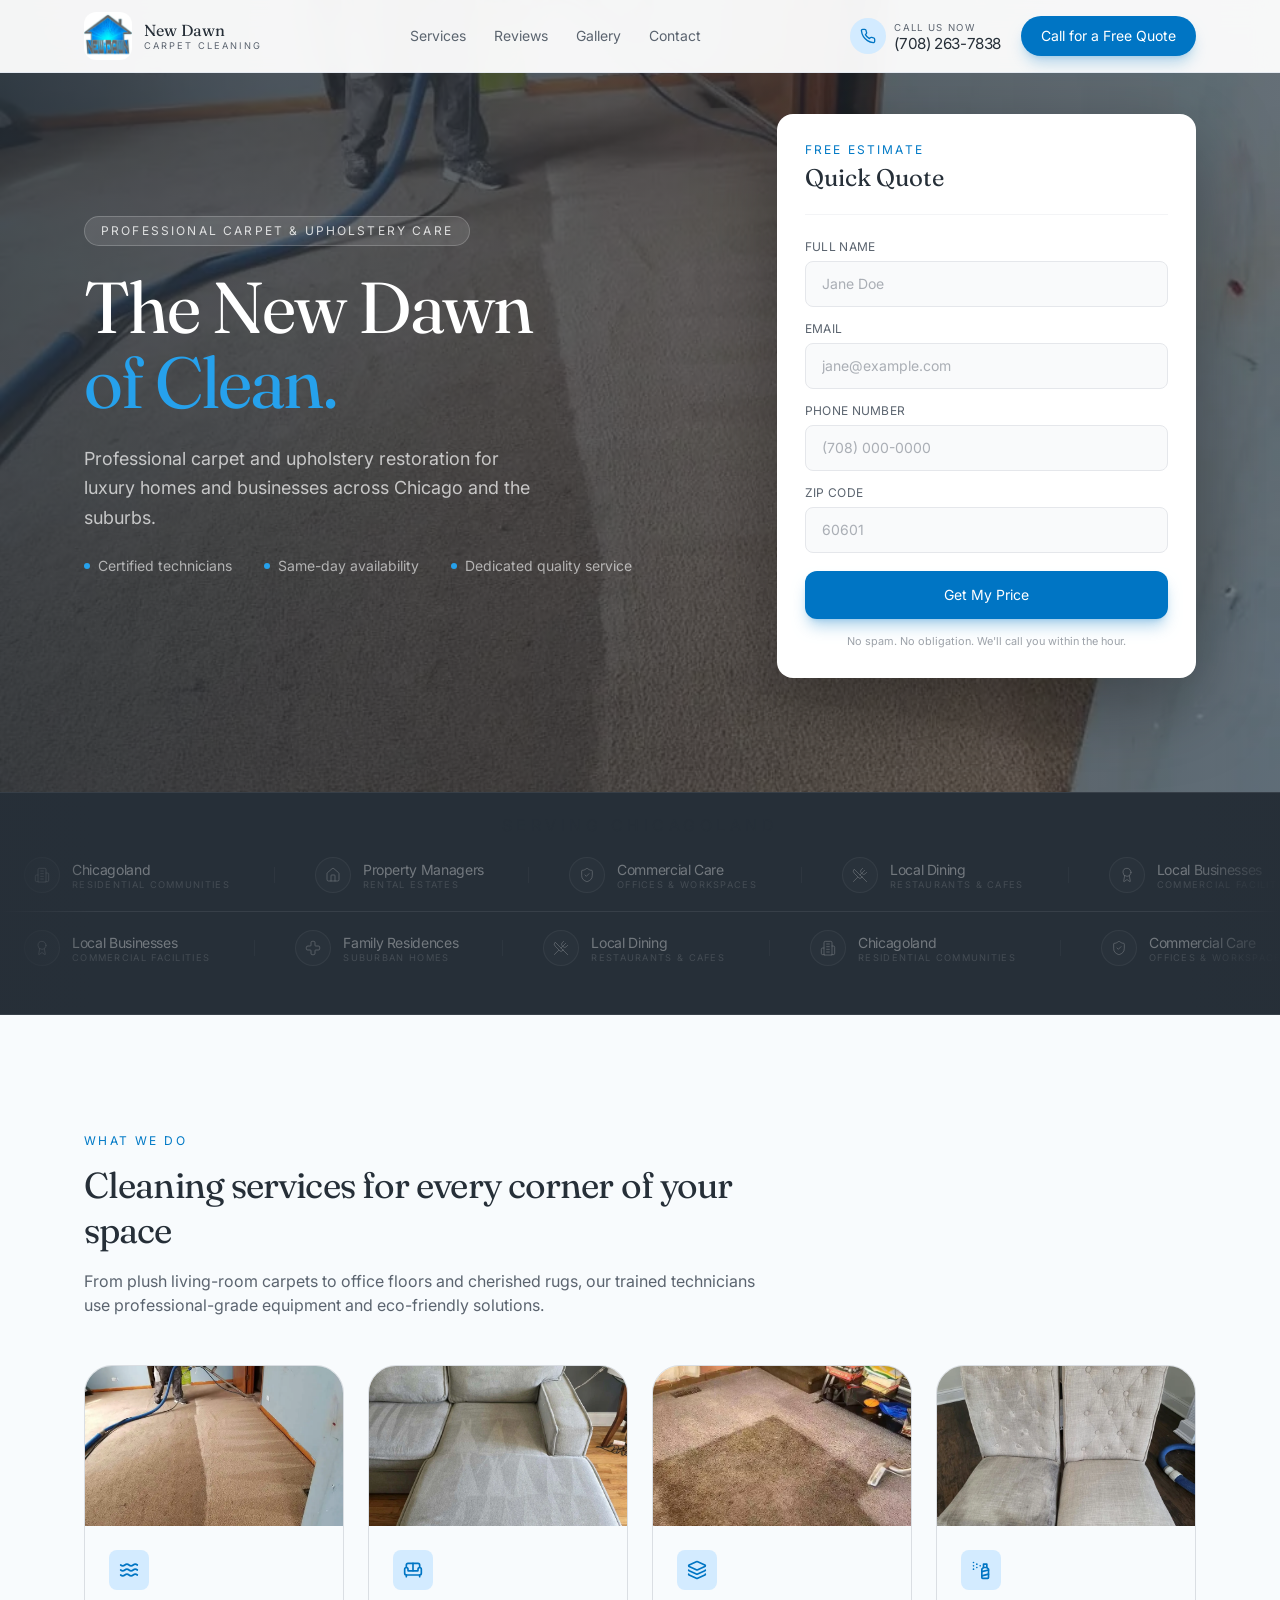
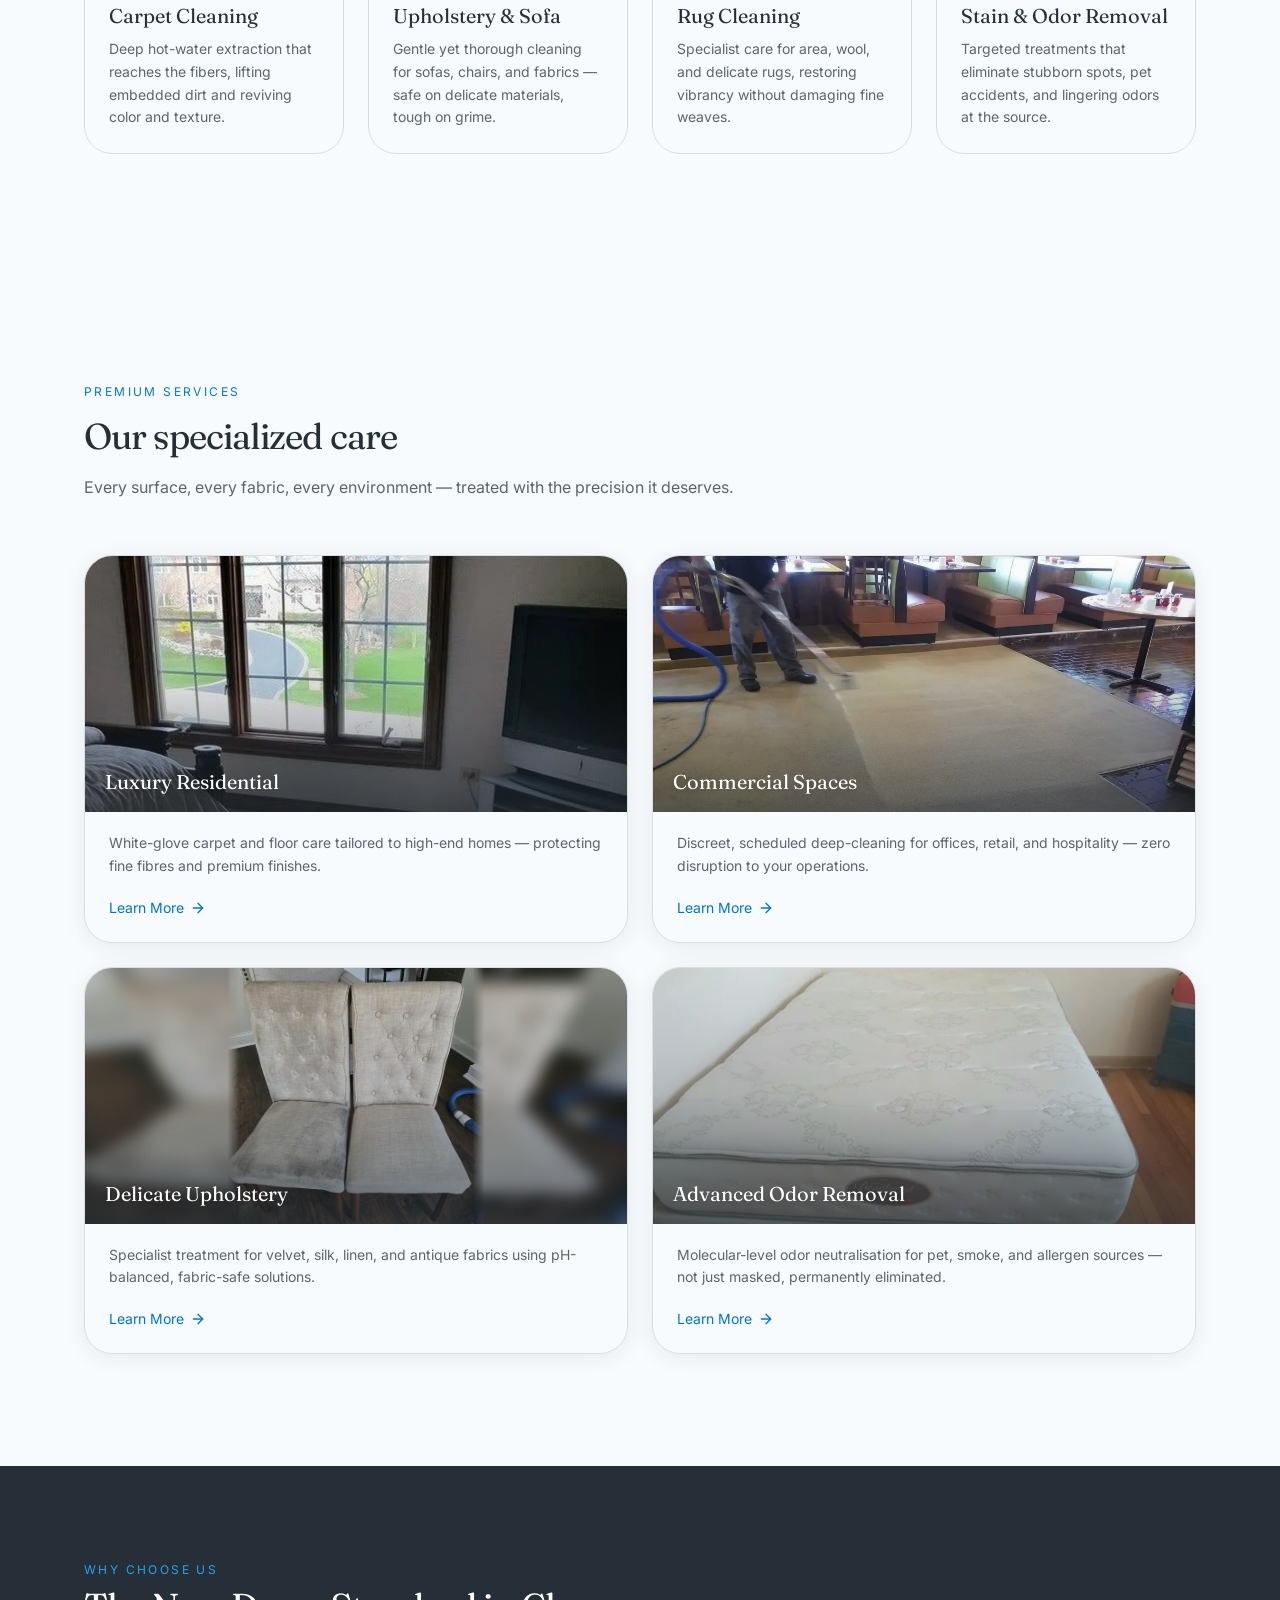
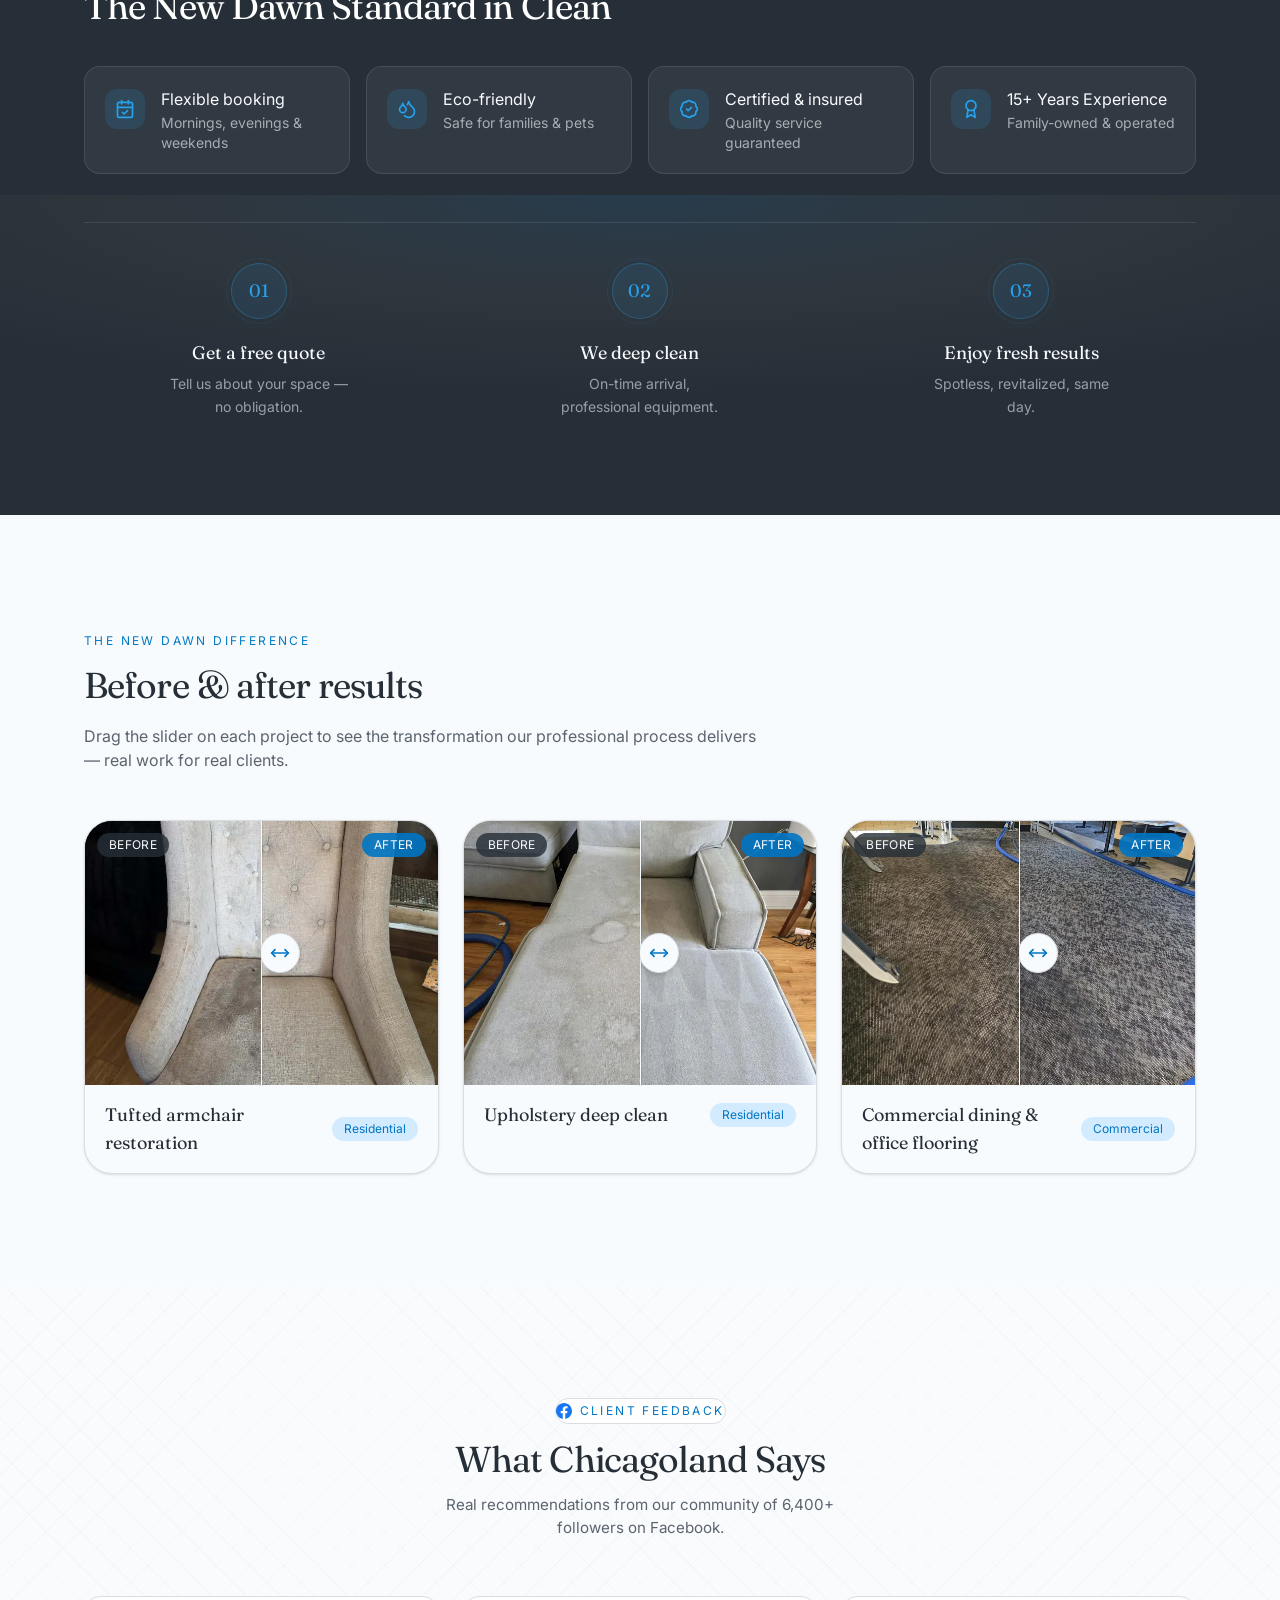
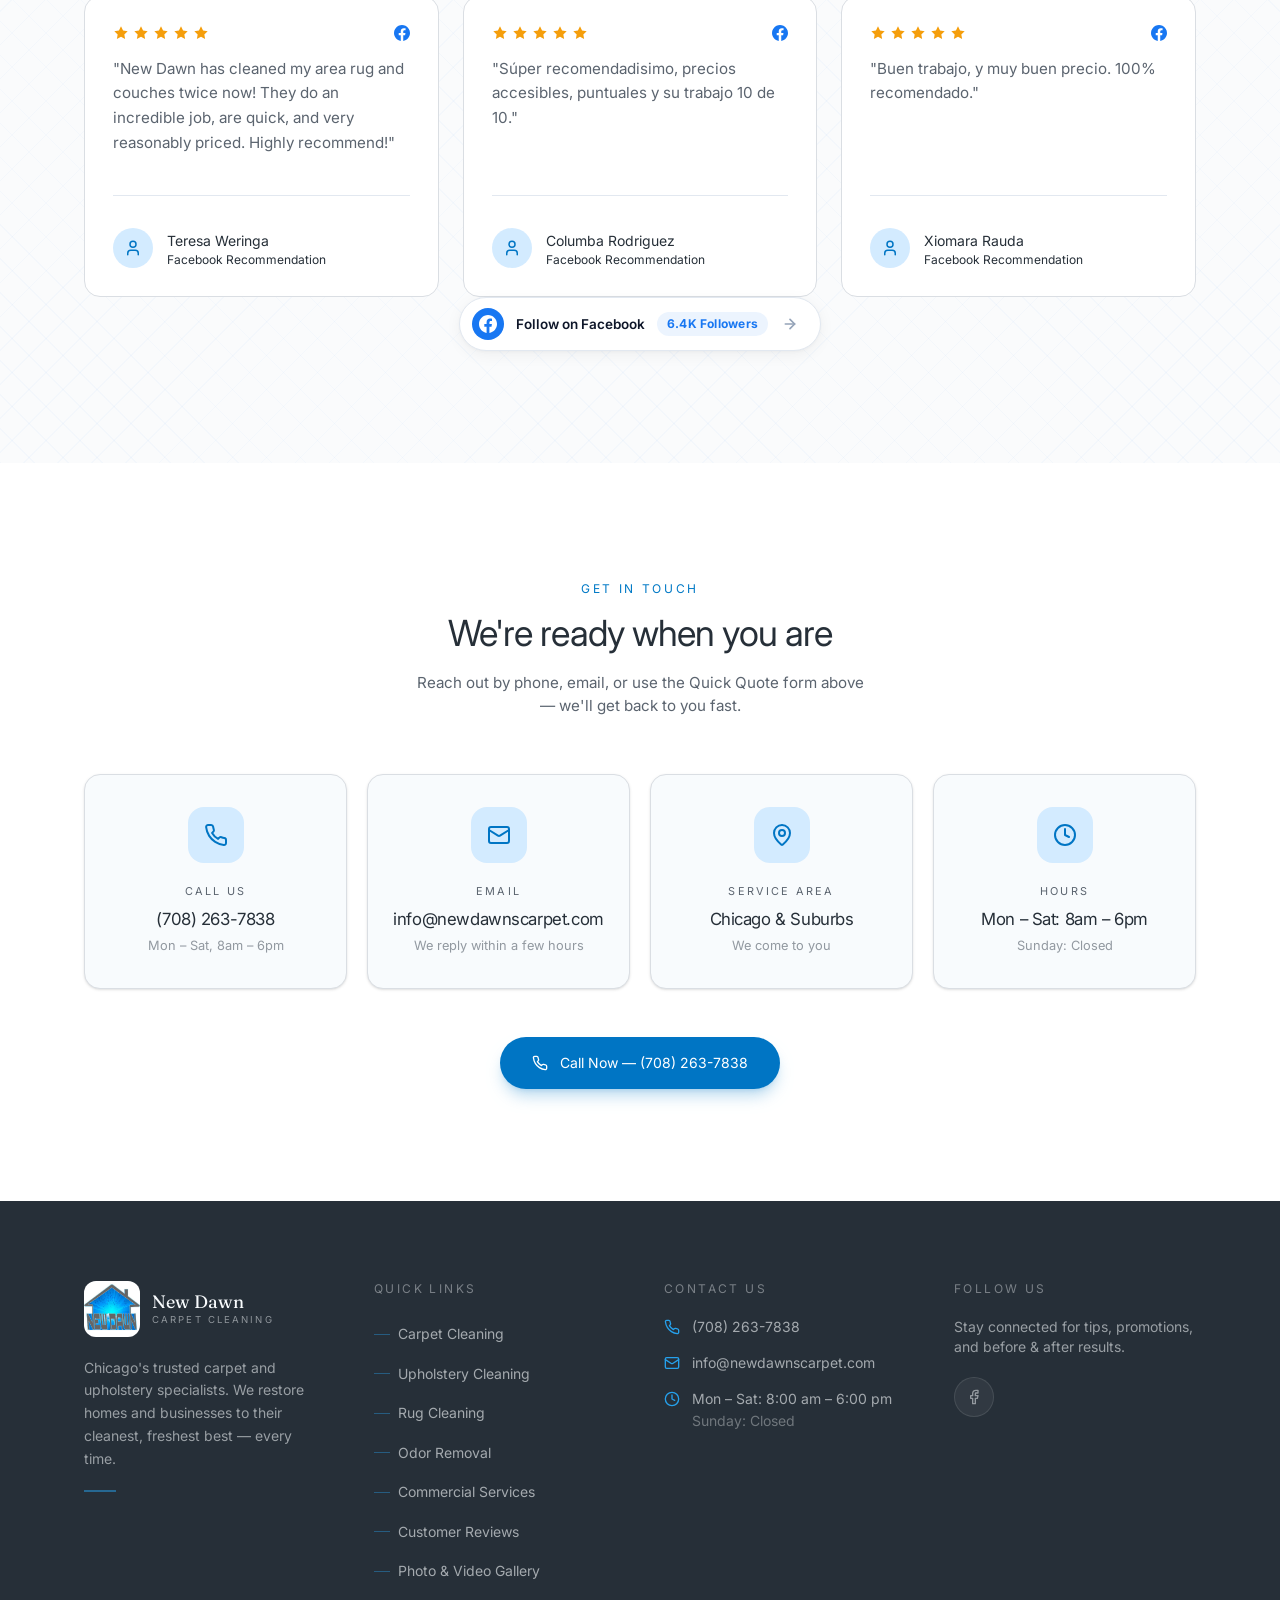
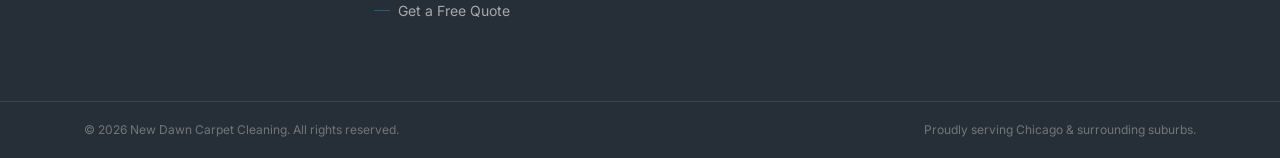
==== commit 7143e167: "Redesign Facebook community CTA with circular badge, follower pill, animated arrow and hover glow" ====
--- a/index.html
+++ b/index.html
@@ -684,11 +684,15 @@
             </div>
 
             <!-- Facebook follow / CTA badge -->
-            <div class="mt-12 text-center">
-              <a href="https://www.facebook.com/newdawncarpetcleaning/" target="_blank" rel="noopener noreferrer" class="inline-flex items-center gap-2.5 rounded-full border border-line bg-white px-5 py-2.5 text-xs font-700 text-deep shadow-xs transition-all duration-300 hover:border-[#1877F2]/40 hover:text-[#1877F2] hover:shadow-md">
-                <svg xmlns="http://www.w3.org/2000/svg" width="16" height="16" viewBox="0 0 24 24" fill="#1877F2" class="opacity-85"><path d="M24 12.073c0-6.627-5.373-12-12-12s-12 5.373-12 12c0 5.99 4.388 10.954 10.125 11.854v-8.385H7.078v-3.47h3.047V9.43c0-3.007 1.792-4.669 4.533-4.669 1.312 0 2.686.235 2.686.235v2.953H15.83c-1.491 0-1.956.925-1.956 1.874v2.25h3.328l-.532 3.47h-2.796v8.385C19.612 23.027 24 18.062 24 12.073z"/></svg>
-                <span>Follow New Dawn on Facebook • 6.4K Followers</span>
-                <span class="text-slate/40">→</span>
+            <div class="mt-14 text-center">
+              <a href="https://www.facebook.com/newdawncarpetcleaning/" target="_blank" rel="noopener noreferrer" class="fb-community-btn group">
+                <span class="fb-icon-badge">
+                  <svg width="18" height="18" viewBox="0 0 24 24" fill="currentColor"><path d="M24 12.073c0-6.627-5.373-12-12-12s-12 5.373-12 12c0 5.99 4.388 10.954 10.125 11.854v-8.385H7.078v-3.47h3.047V9.43c0-3.007 1.792-4.669 4.533-4.669 1.312 0 2.686.235 2.686.235v2.953H15.83c-1.491 0-1.956.925-1.956 1.874v2.25h3.328l-.532 3.47h-2.796v8.385C19.612 23.027 24 18.062 24 12.073z"/></svg>
+                </span>
+                <span class="hidden sm:inline">Follow New Dawn on Facebook</span>
+                <span class="sm:hidden">Follow on Facebook</span>
+                <span class="fb-count-badge">6.4K Followers</span>
+                <svg class="fb-arrow-icon" width="16" height="16" viewBox="0 0 24 24" fill="none" stroke="currentColor" stroke-width="2.5" stroke-linecap="round" stroke-linejoin="round"><path d="M5 12h14"></path><path d="m12 5 7 7-7 7"></path></svg>
               </a>
             </div>
           </div>
--- a/css/style.css
+++ b/css/style.css
@@ -2250,3 +2250,69 @@
   border-top: 1px solid #e2e8f0 !important;
   padding-top: 2rem !important;
 }
+
+
+/* Facebook CTA Button */
+.fb-community-btn {
+  display: inline-flex;
+  align-items: center;
+  gap: 12px;
+  background: #ffffff;
+  color: #0f172a;
+  border: 1px solid #e2e8f0;
+  padding: 10px 22px 10px 12px;
+  border-radius: 9999px;
+  text-decoration: none;
+  font-family: 'Inter', sans-serif;
+  font-size: 13.5px;
+  font-weight: 600;
+  box-shadow: 0 4px 16px rgba(0, 0, 0, 0.05), 0 1px 3px rgba(0, 0, 0, 0.03);
+  transition: all 0.28s cubic-bezier(0.4, 0, 0.2, 1);
+}
+.fb-community-btn:hover {
+  border-color: #1877F2;
+  color: #1877F2;
+  transform: translateY(-2px);
+  box-shadow: 0 12px 28px -6px rgba(24, 119, 242, 0.25), 0 4px 12px rgba(0, 0, 0, 0.06);
+}
+.fb-community-btn .fb-icon-badge {
+  display: flex;
+  align-items: center;
+  justify-content: center;
+  width: 32px;
+  height: 32px;
+  border-radius: 9999px;
+  background: #1877F2;
+  color: #ffffff;
+  flex-shrink: 0;
+  transition: transform 0.25s ease;
+}
+.fb-community-btn:hover .fb-icon-badge {
+  transform: scale(1.08);
+}
+.fb-community-btn .fb-count-badge {
+  display: inline-flex;
+  align-items: center;
+  gap: 4px;
+  background: rgba(24, 119, 242, 0.08);
+  color: #1877F2;
+  padding: 3px 10px;
+  border-radius: 9999px;
+  font-size: 12px;
+  font-weight: 700;
+  letter-spacing: 0.02em;
+  transition: background-color 0.25s ease;
+}
+.fb-community-btn:hover .fb-count-badge {
+  background: rgba(24, 119, 242, 0.14);
+}
+.fb-community-btn .fb-arrow-icon {
+  margin-left: 2px;
+  color: #94a3b8;
+  flex-shrink: 0;
+  transition: transform 0.25s ease, color 0.25s ease;
+}
+.fb-community-btn:hover .fb-arrow-icon {
+  transform: translateX(4px);
+  color: #1877F2;
+}
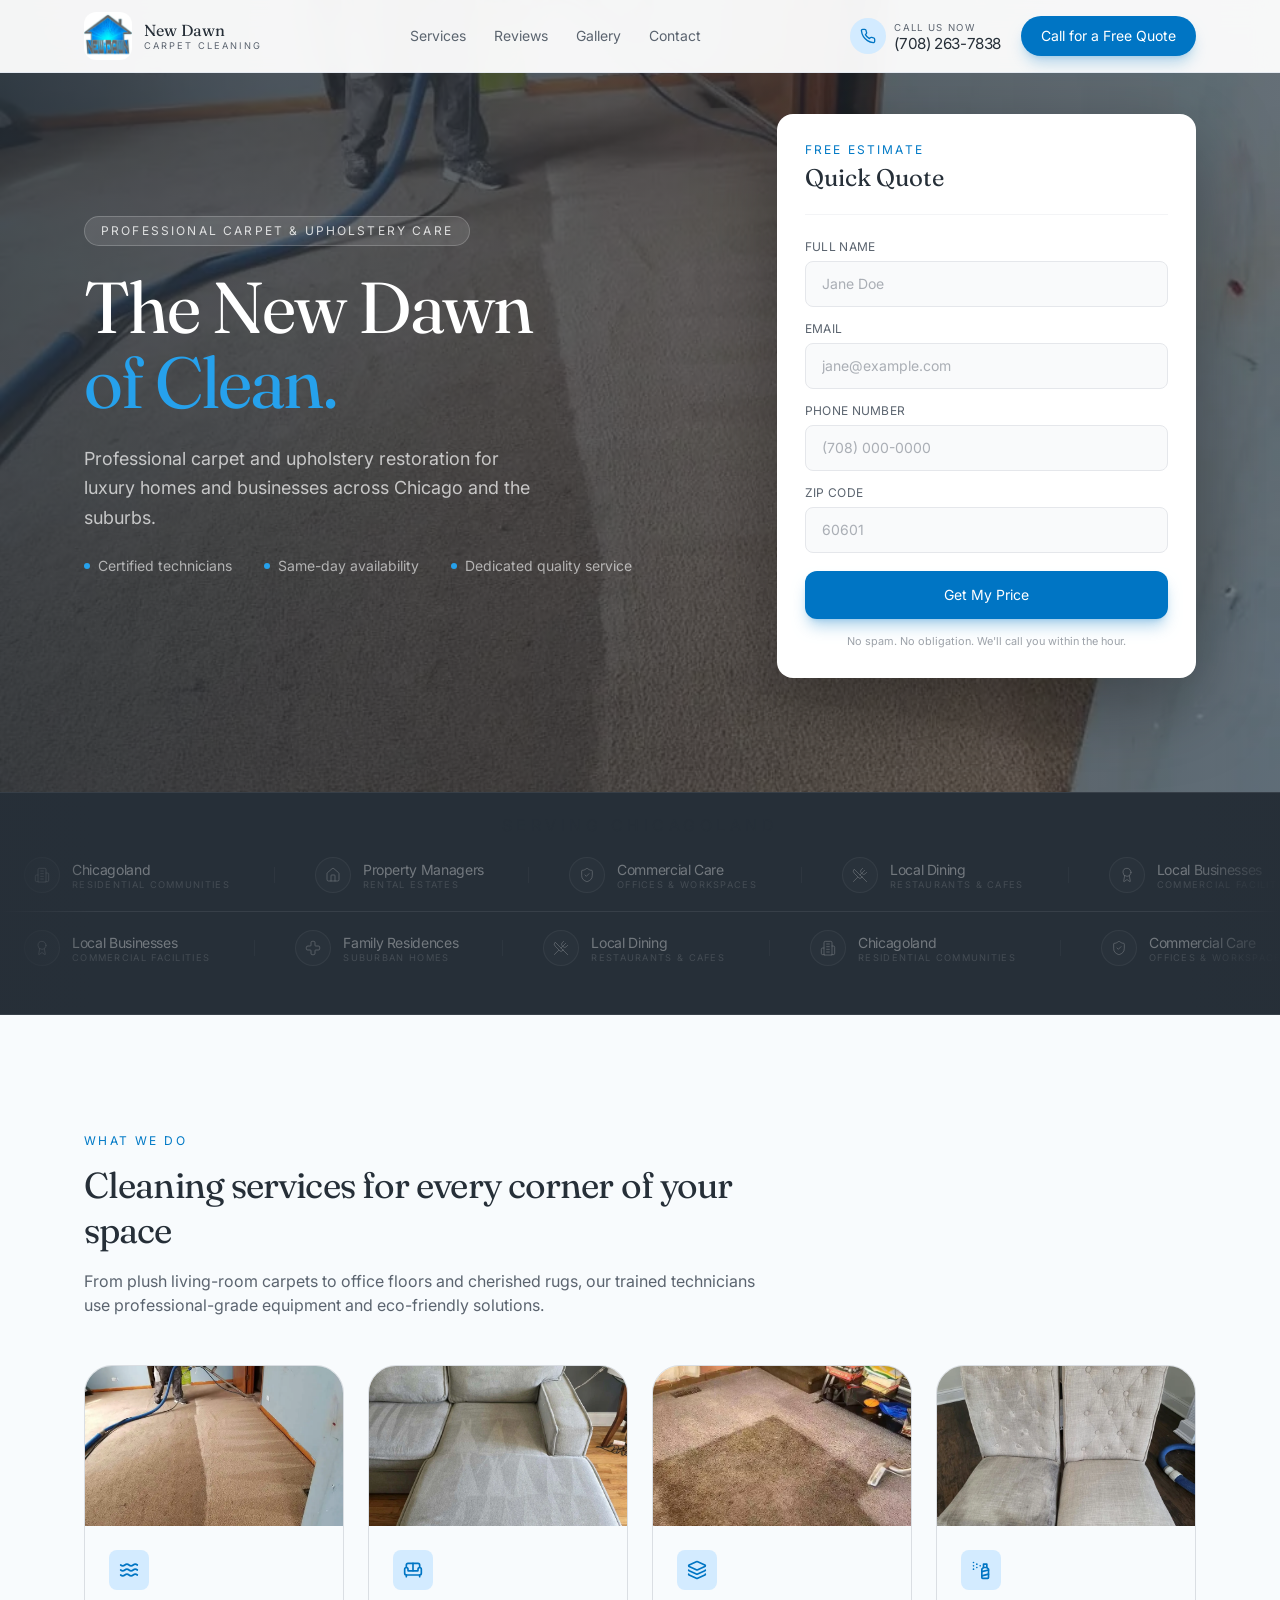
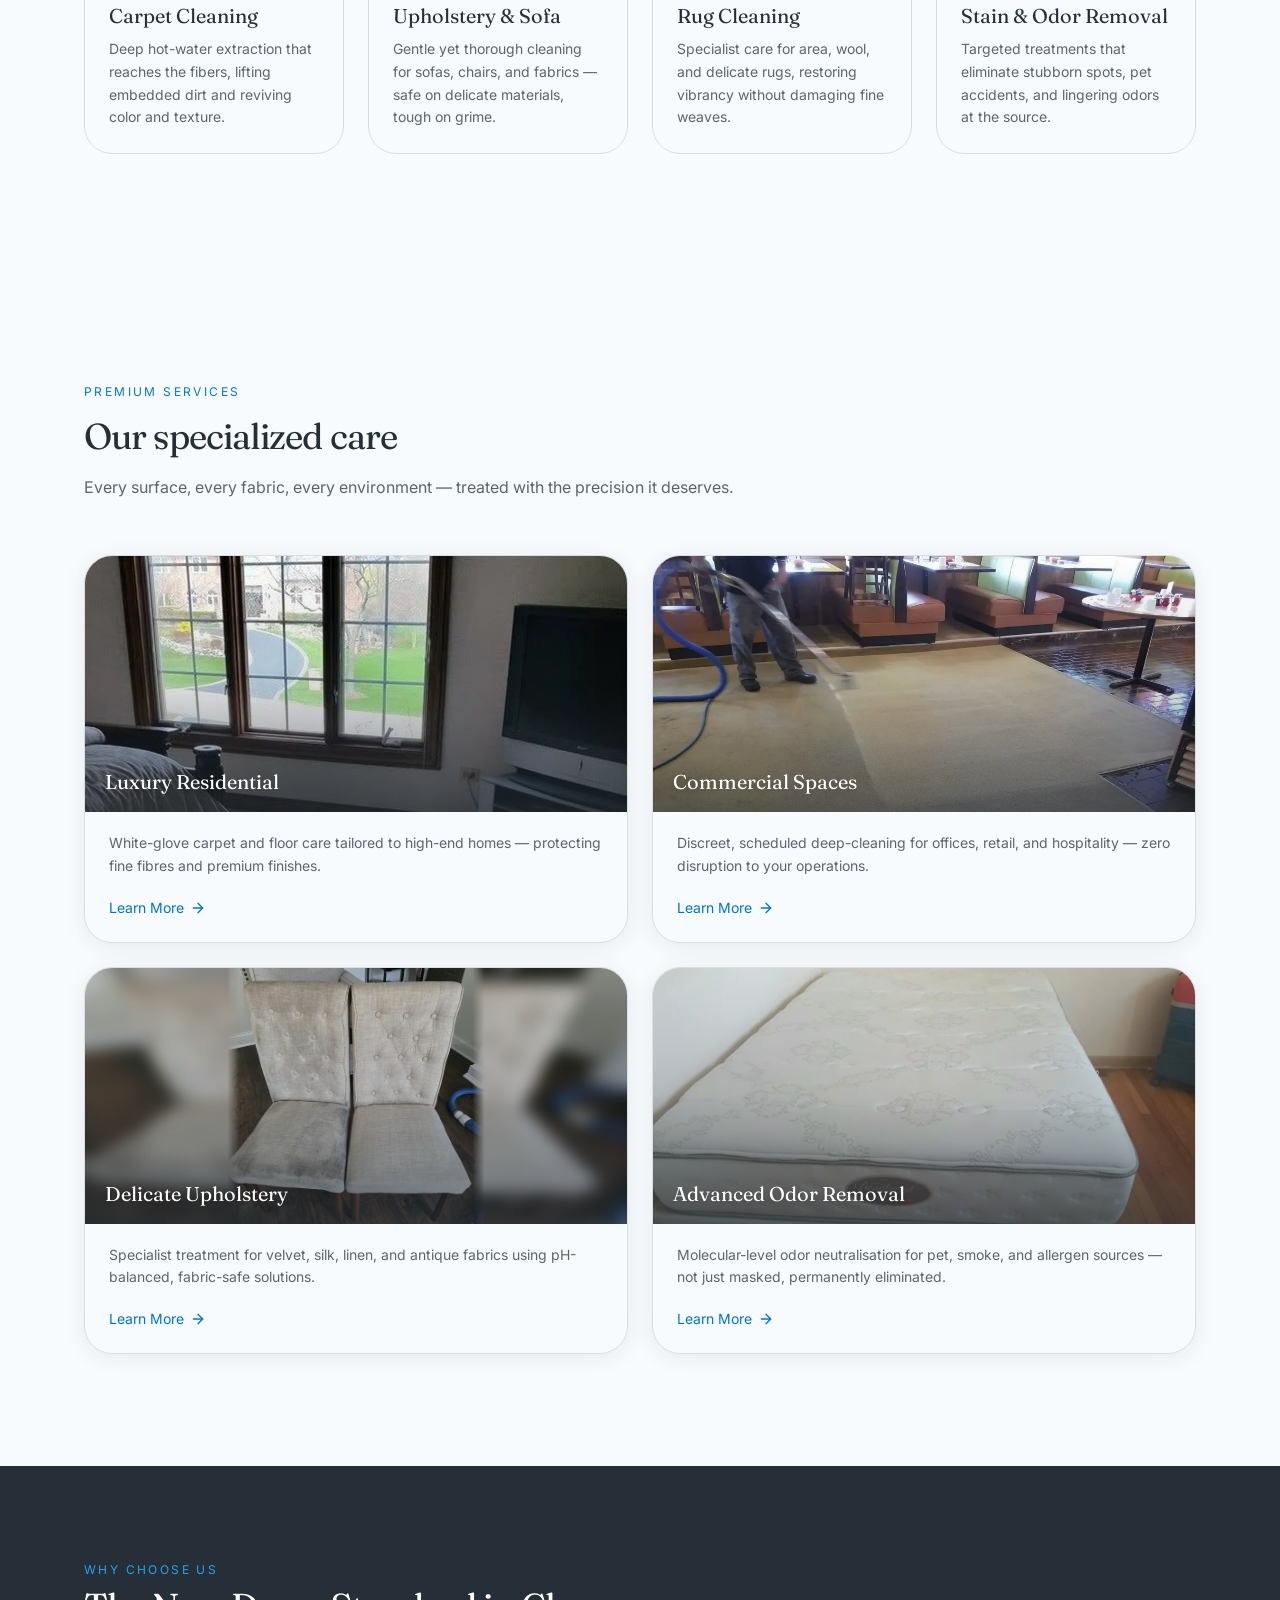
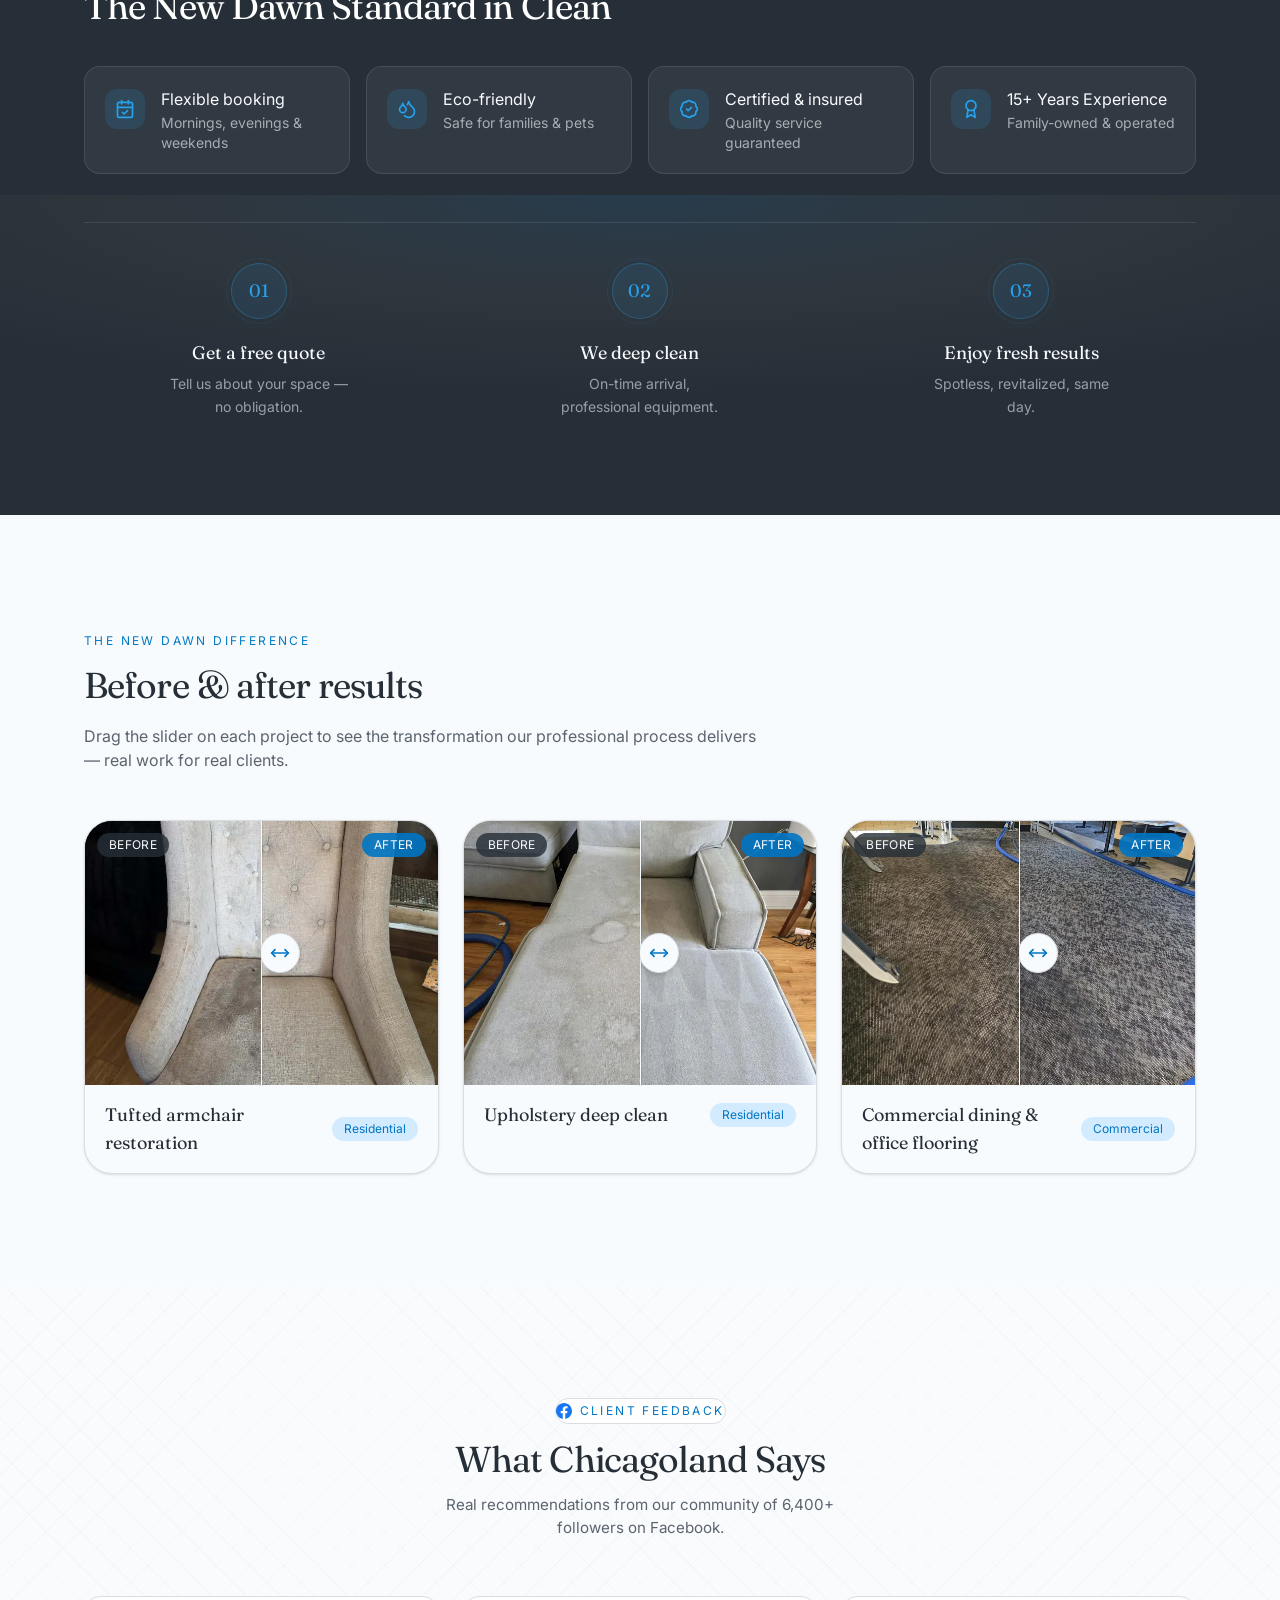
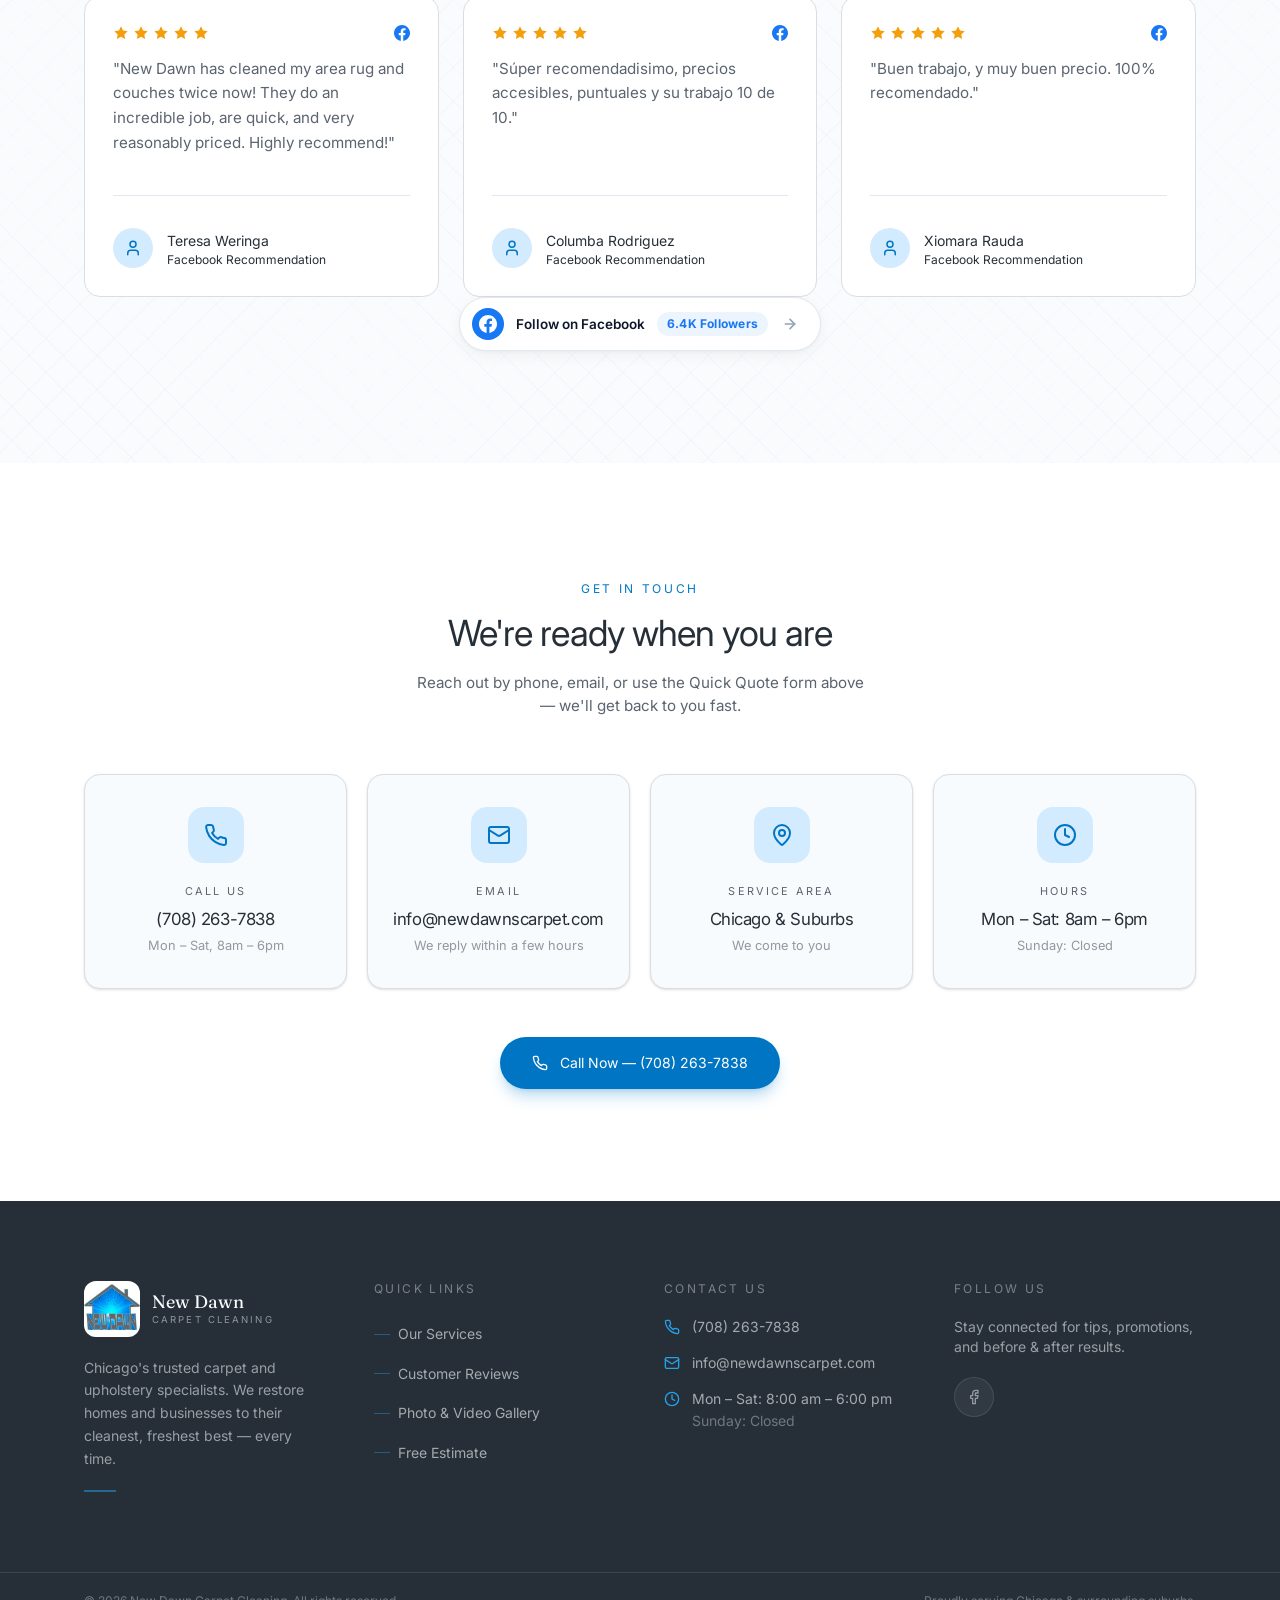
==== commit 7bb1fdc4: "Streamline footer Quick Links to 4 items so all footer columns have equal height" ====
--- a/index.html
+++ b/index.html
@@ -756,14 +756,10 @@
             <div>
               <h3 class="mb-5 text-xs font-700 uppercase tracking-[0.2em] text-cloud/40">Quick Links</h3>
               <ul class="space-y-3">
-                <li><a href="#services" class="group inline-flex items-center gap-2 text-sm text-cloud/60 transition-colors hover:text-cloud"><span class="h-px w-4 bg-fresh/40 transition-all duration-200 group-hover:w-6 group-hover:bg-fresh"></span>Carpet Cleaning</a></li>
-                <li><a href="#services" class="group inline-flex items-center gap-2 text-sm text-cloud/60 transition-colors hover:text-cloud"><span class="h-px w-4 bg-fresh/40 transition-all duration-200 group-hover:w-6 group-hover:bg-fresh"></span>Upholstery Cleaning</a></li>
-                <li><a href="#services" class="group inline-flex items-center gap-2 text-sm text-cloud/60 transition-colors hover:text-cloud"><span class="h-px w-4 bg-fresh/40 transition-all duration-200 group-hover:w-6 group-hover:bg-fresh"></span>Rug Cleaning</a></li>
-                <li><a href="#services" class="group inline-flex items-center gap-2 text-sm text-cloud/60 transition-colors hover:text-cloud"><span class="h-px w-4 bg-fresh/40 transition-all duration-200 group-hover:w-6 group-hover:bg-fresh"></span>Odor Removal</a></li>
-                <li><a href="#services" class="group inline-flex items-center gap-2 text-sm text-cloud/60 transition-colors hover:text-cloud"><span class="h-px w-4 bg-fresh/40 transition-all duration-200 group-hover:w-6 group-hover:bg-fresh"></span>Commercial Services</a></li>
+                <li><a href="#services" class="group inline-flex items-center gap-2 text-sm text-cloud/60 transition-colors hover:text-cloud"><span class="h-px w-4 bg-fresh/40 transition-all duration-200 group-hover:w-6 group-hover:bg-fresh"></span>Our Services</a></li>
                 <li><a href="#reviews" class="group inline-flex items-center gap-2 text-sm text-cloud/60 transition-colors hover:text-cloud"><span class="h-px w-4 bg-fresh/40 transition-all duration-200 group-hover:w-6 group-hover:bg-fresh"></span>Customer Reviews</a></li>
                 <li><a href="gallery.html" class="group inline-flex items-center gap-2 text-sm text-cloud/60 transition-colors hover:text-cloud"><span class="h-px w-4 bg-fresh/40 transition-all duration-200 group-hover:w-6 group-hover:bg-fresh"></span>Photo & Video Gallery</a></li>
-                <li><a href="#contact" class="group inline-flex items-center gap-2 text-sm text-cloud/60 transition-colors hover:text-cloud"><span class="h-px w-4 bg-fresh/40 transition-all duration-200 group-hover:w-6 group-hover:bg-fresh"></span>Get a Free Quote</a></li>
+                <li><a href="#contact" class="group inline-flex items-center gap-2 text-sm text-cloud/60 transition-colors hover:text-cloud"><span class="h-px w-4 bg-fresh/40 transition-all duration-200 group-hover:w-6 group-hover:bg-fresh"></span>Free Estimate</a></li>
               </ul>
             </div>
             <div>
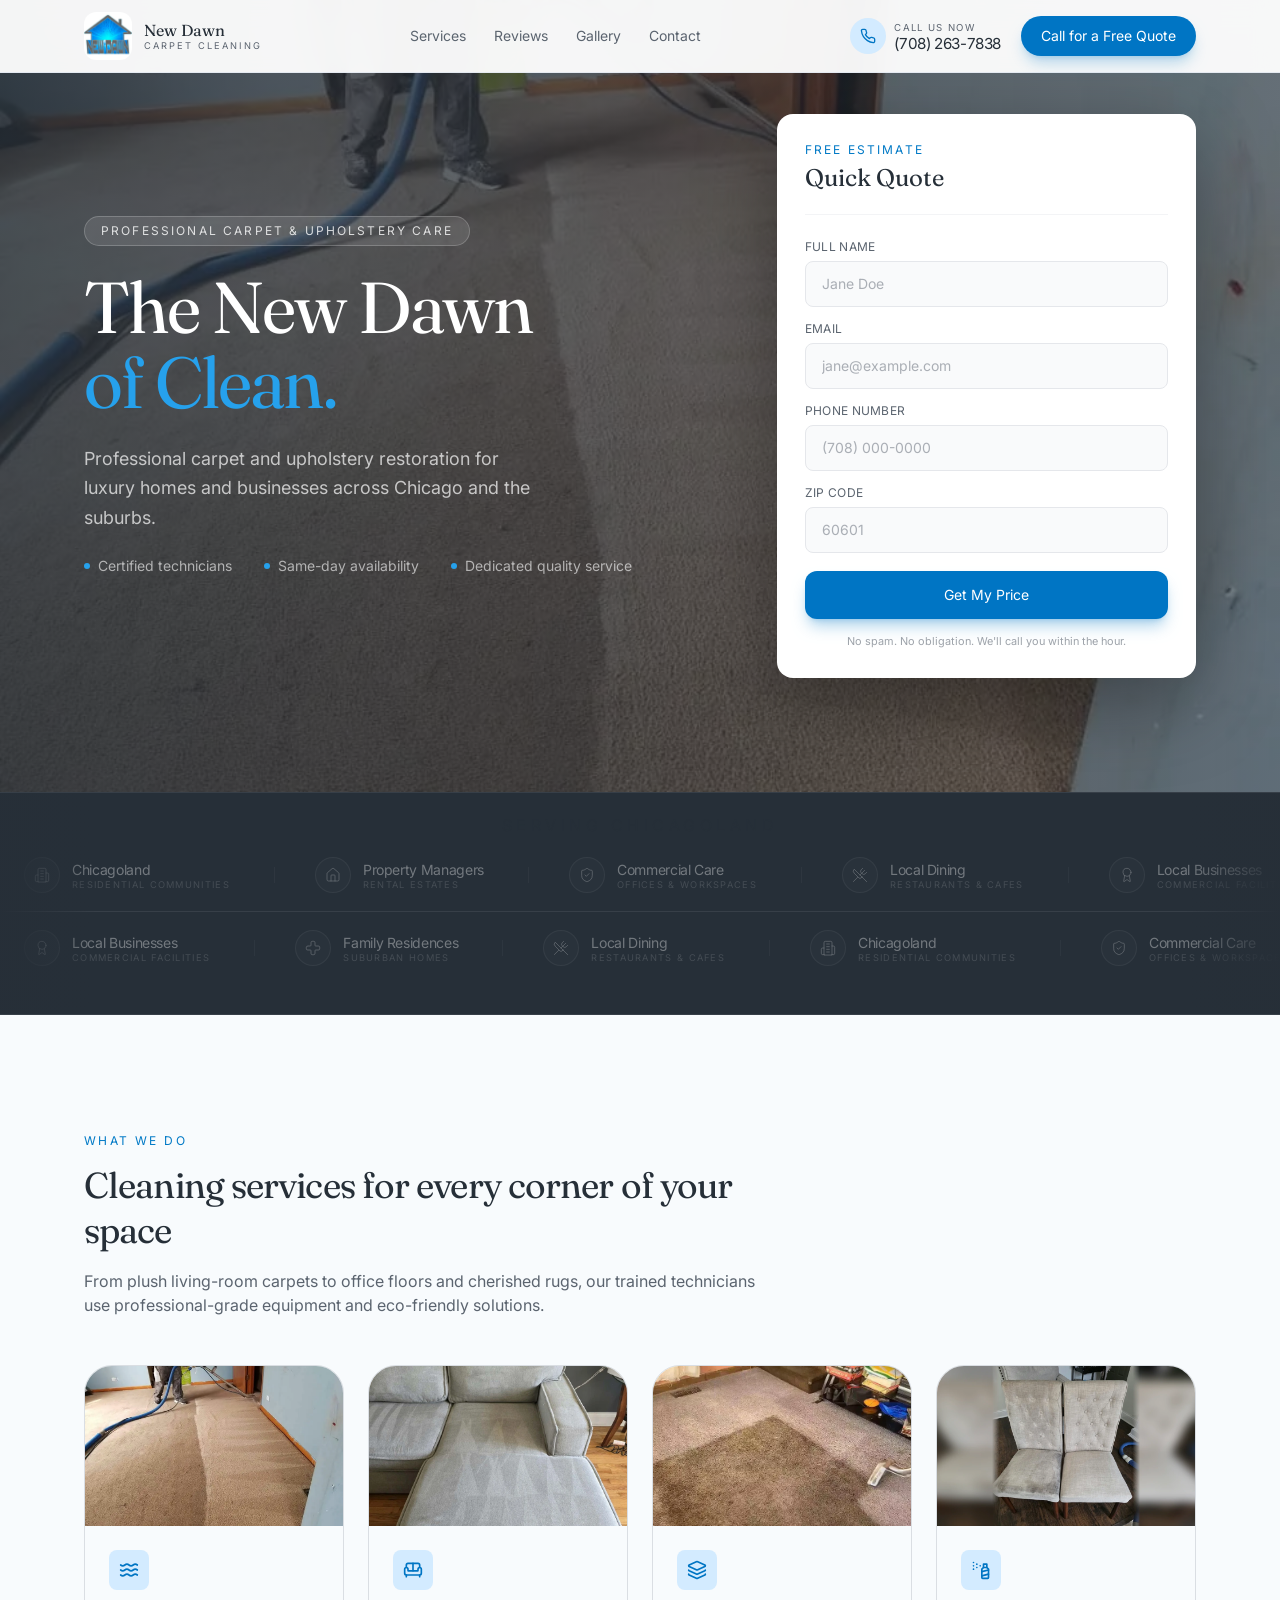
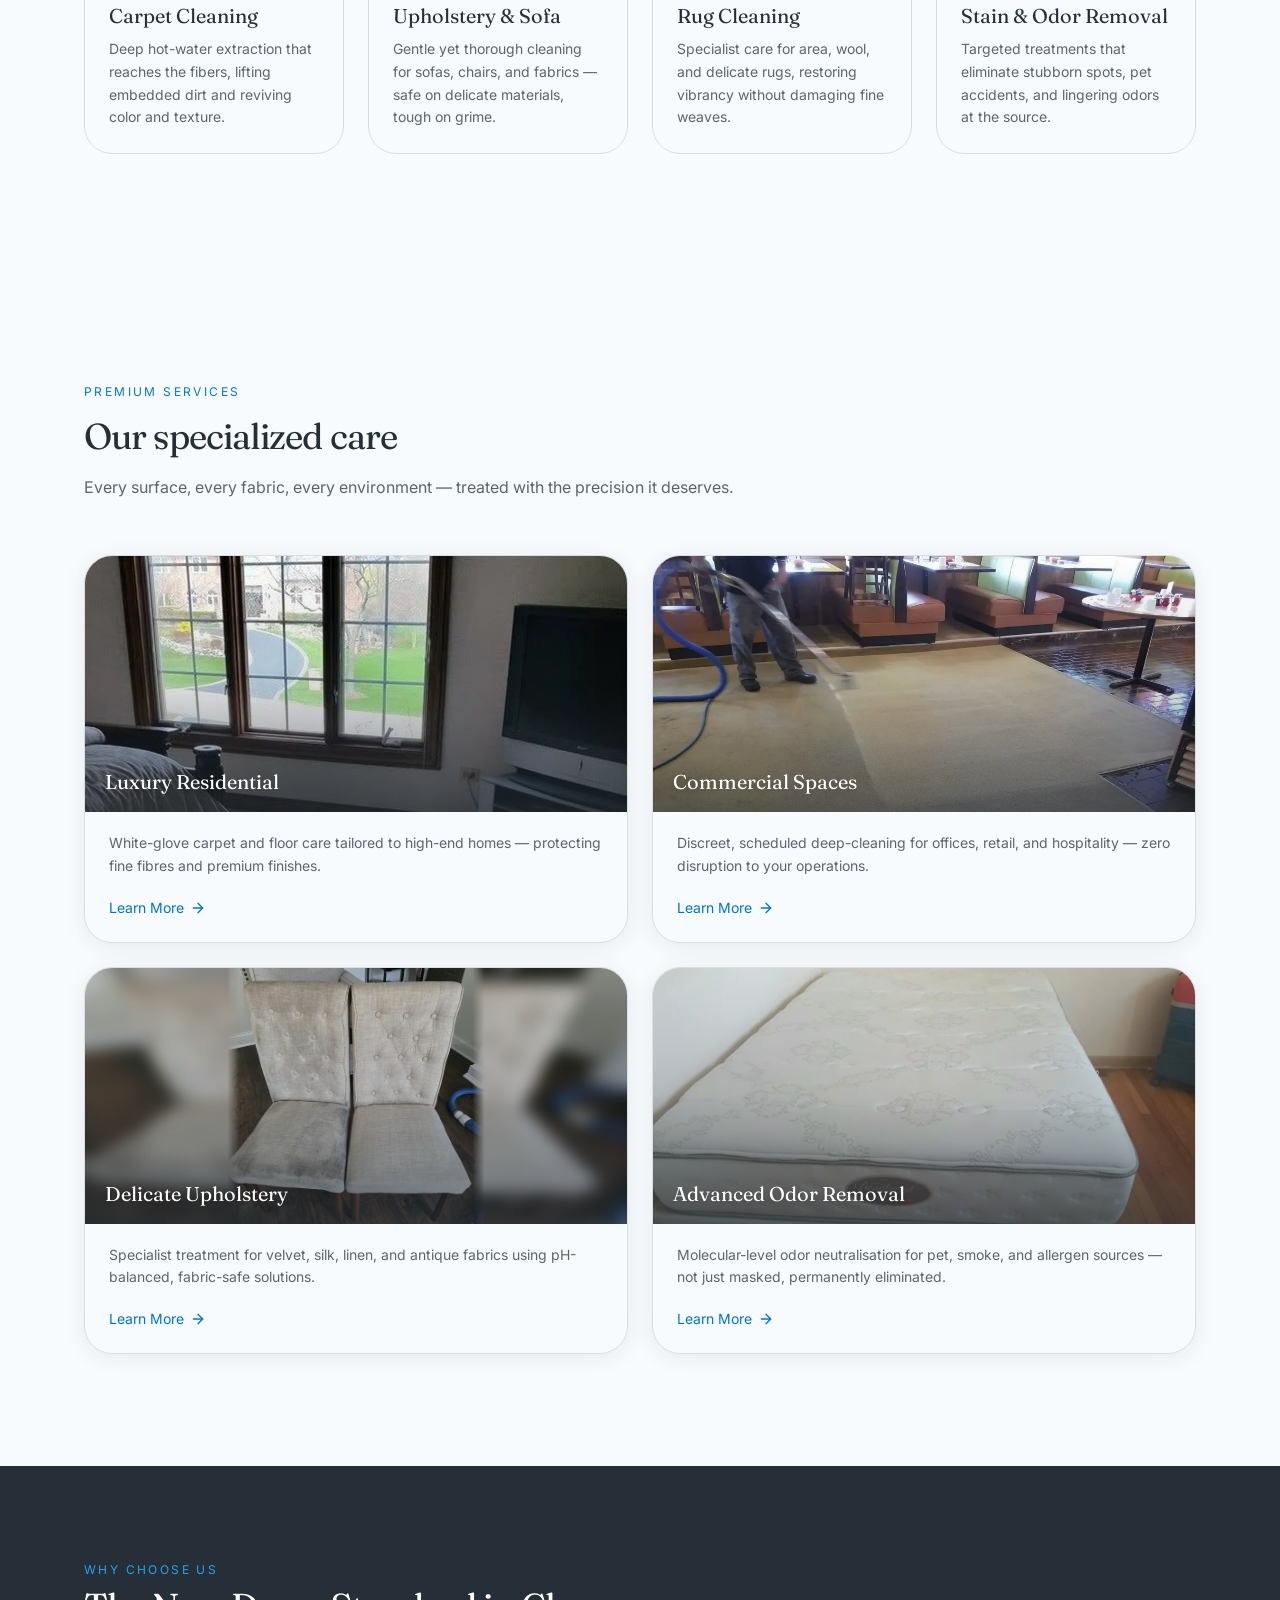
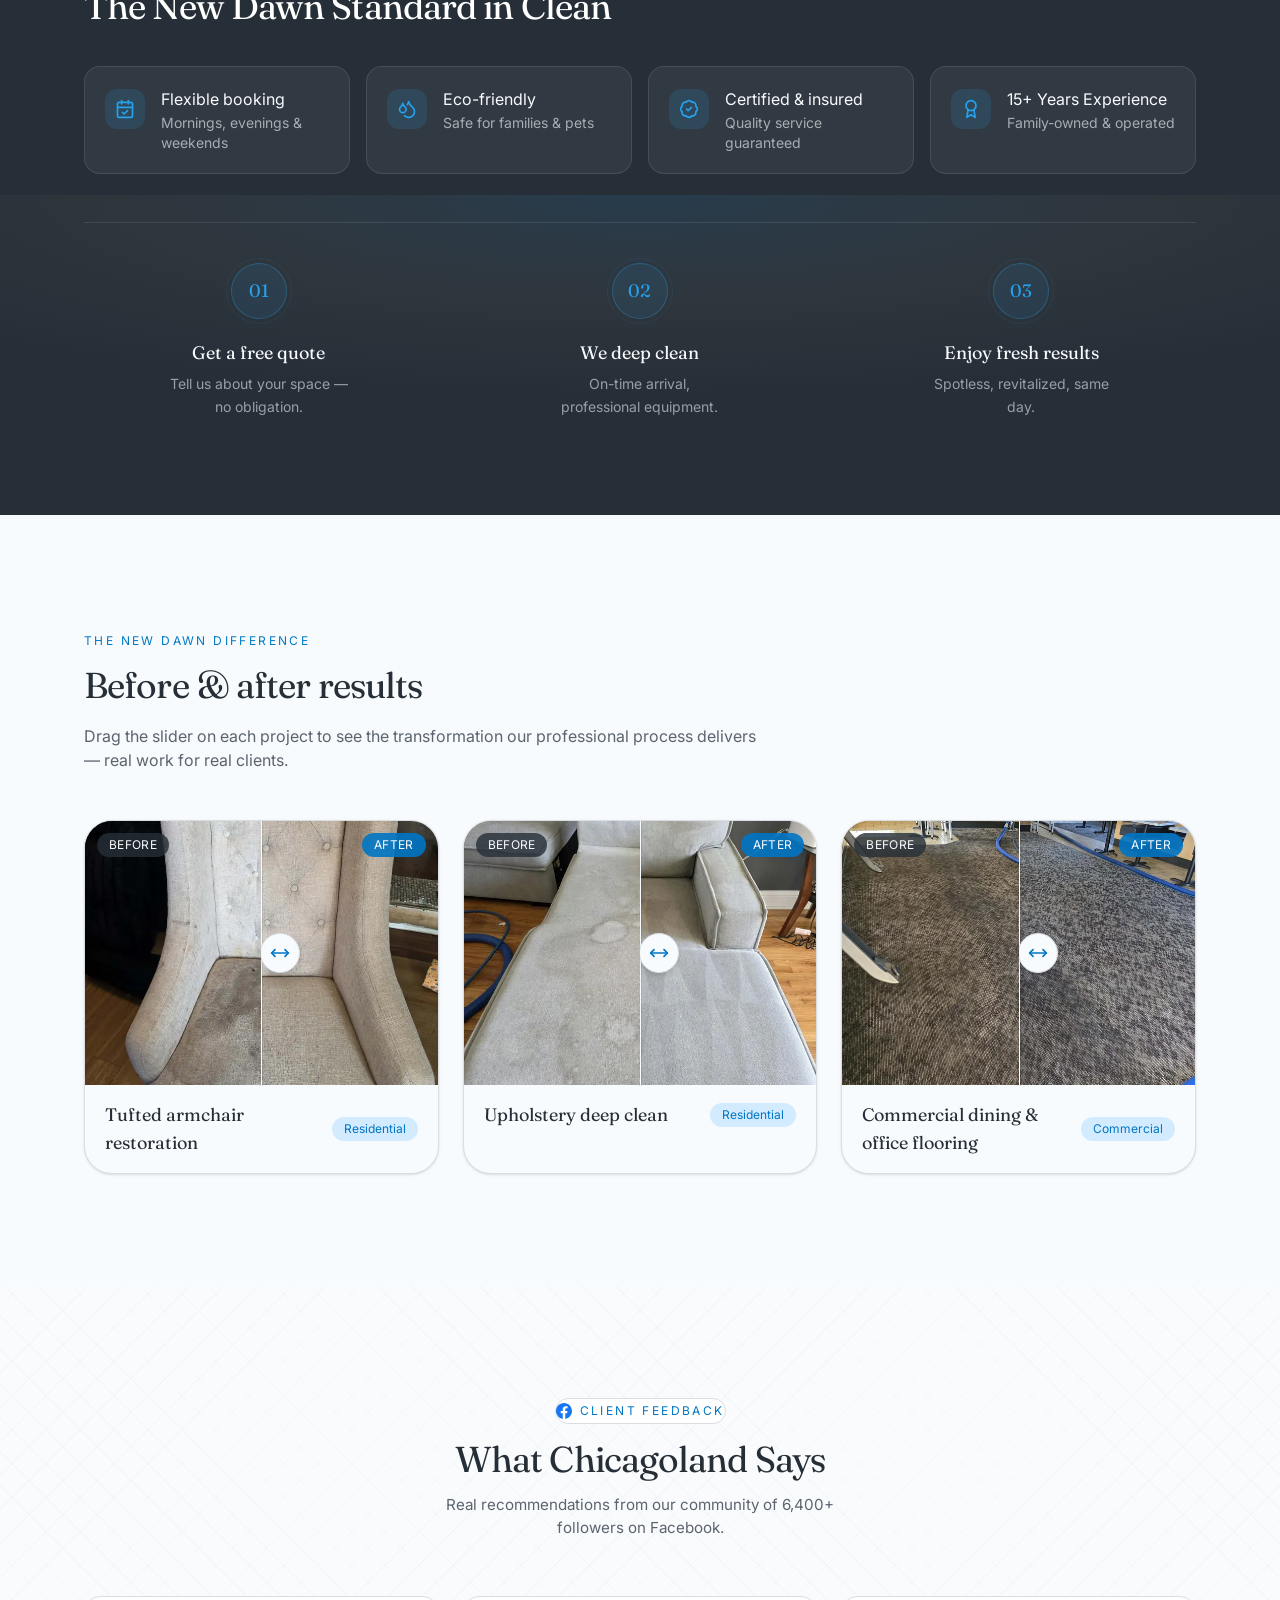
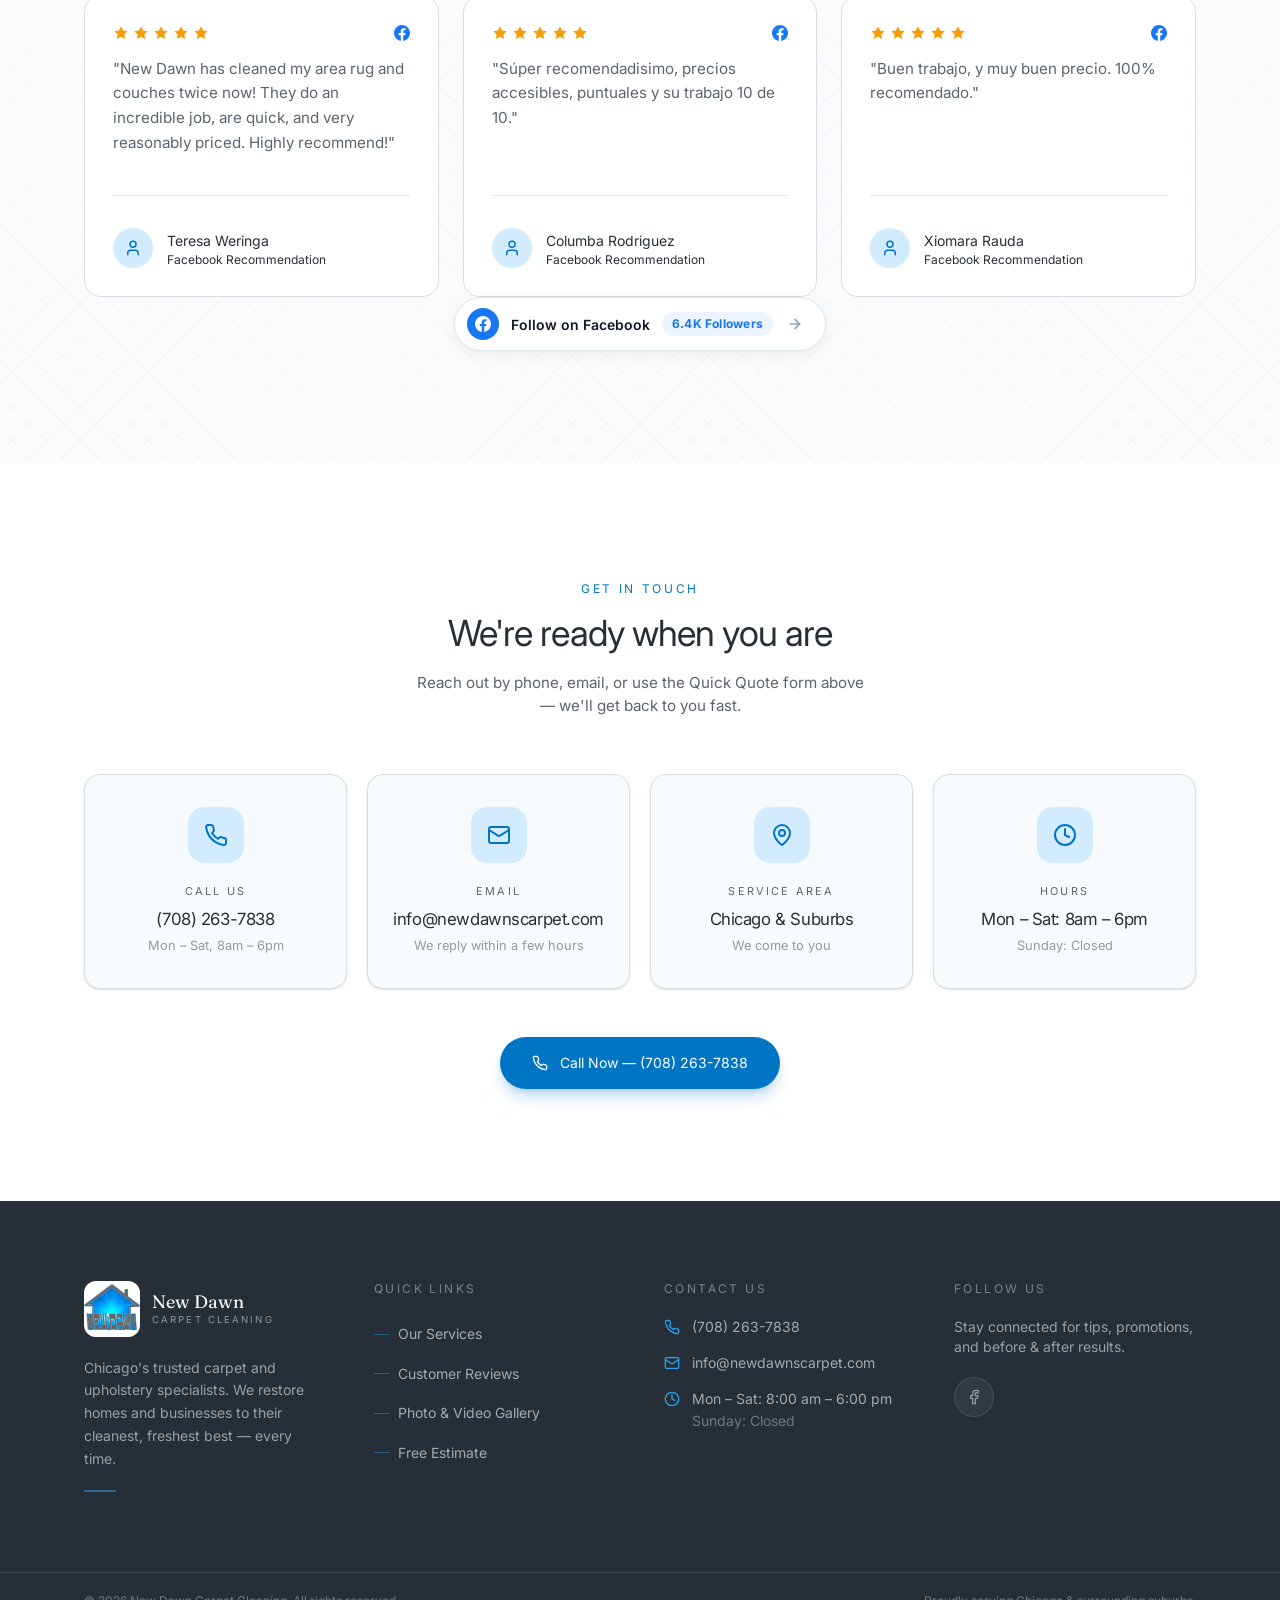
==== commit 8c954275: "Fix mobile spacing and prevent wrapping on Facebook community pill button" ====
--- a/index.html
+++ b/index.html
@@ -687,12 +687,12 @@
             <div class="mt-14 text-center">
               <a href="https://www.facebook.com/newdawncarpetcleaning/" target="_blank" rel="noopener noreferrer" class="fb-community-btn group">
                 <span class="fb-icon-badge">
-                  <svg width="18" height="18" viewBox="0 0 24 24" fill="currentColor"><path d="M24 12.073c0-6.627-5.373-12-12-12s-12 5.373-12 12c0 5.99 4.388 10.954 10.125 11.854v-8.385H7.078v-3.47h3.047V9.43c0-3.007 1.792-4.669 4.533-4.669 1.312 0 2.686.235 2.686.235v2.953H15.83c-1.491 0-1.956.925-1.956 1.874v2.25h3.328l-.532 3.47h-2.796v8.385C19.612 23.027 24 18.062 24 12.073z"/></svg>
+                  <svg width="16" height="16" viewBox="0 0 24 24" fill="currentColor"><path d="M24 12.073c0-6.627-5.373-12-12-12s-12 5.373-12 12c0 5.99 4.388 10.954 10.125 11.854v-8.385H7.078v-3.47h3.047V9.43c0-3.007 1.792-4.669 4.533-4.669 1.312 0 2.686.235 2.686.235v2.953H15.83c-1.491 0-1.956.925-1.956 1.874v2.25h3.328l-.532 3.47h-2.796v8.385C19.612 23.027 24 18.062 24 12.073z"/></svg>
                 </span>
-                <span class="hidden sm:inline">Follow New Dawn on Facebook</span>
-                <span class="sm:hidden">Follow on Facebook</span>
+                <span class="hidden sm:inline whitespace-nowrap">Follow New Dawn on Facebook</span>
+                <span class="sm:hidden whitespace-nowrap">Follow on Facebook</span>
                 <span class="fb-count-badge">6.4K Followers</span>
-                <svg class="fb-arrow-icon" width="16" height="16" viewBox="0 0 24 24" fill="none" stroke="currentColor" stroke-width="2.5" stroke-linecap="round" stroke-linejoin="round"><path d="M5 12h14"></path><path d="m12 5 7 7-7 7"></path></svg>
+                <svg class="fb-arrow-icon" viewBox="0 0 24 24" fill="none" stroke="currentColor" stroke-width="2.5" stroke-linecap="round" stroke-linejoin="round"><path d="M5 12h14"></path><path d="m12 5 7 7-7 7"></path></svg>
               </a>
             </div>
           </div>
--- a/css/style.css
+++ b/css/style.css
@@ -2251,23 +2251,32 @@
   padding-top: 2rem !important;
 }
 
-
 /* Facebook CTA Button */
 .fb-community-btn {
   display: inline-flex;
   align-items: center;
-  gap: 12px;
+  justify-content: center;
+  gap: 8px;
   background: #ffffff;
   color: #0f172a;
   border: 1px solid #e2e8f0;
-  padding: 10px 22px 10px 12px;
+  padding: 8px 14px 8px 9px;
   border-radius: 9999px;
   text-decoration: none;
   font-family: 'Inter', sans-serif;
-  font-size: 13.5px;
+  font-size: 13px;
   font-weight: 600;
+  white-space: nowrap;
   box-shadow: 0 4px 16px rgba(0, 0, 0, 0.05), 0 1px 3px rgba(0, 0, 0, 0.03);
   transition: all 0.28s cubic-bezier(0.4, 0, 0.2, 1);
+  max-width: 100%;
+}
+@media (min-width: 640px) {
+  .fb-community-btn {
+    gap: 12px;
+    padding: 10px 22px 10px 12px;
+    font-size: 14px;
+  }
 }
 .fb-community-btn:hover {
   border-color: #1877F2;
@@ -2279,13 +2288,19 @@
   display: flex;
   align-items: center;
   justify-content: center;
-  width: 32px;
-  height: 32px;
+  width: 28px;
+  height: 28px;
   border-radius: 9999px;
   background: #1877F2;
   color: #ffffff;
   flex-shrink: 0;
   transition: transform 0.25s ease;
+}
+@media (min-width: 640px) {
+  .fb-community-btn .fb-icon-badge {
+    width: 32px;
+    height: 32px;
+  }
 }
 .fb-community-btn:hover .fb-icon-badge {
   transform: scale(1.08);
@@ -2296,21 +2311,38 @@
   gap: 4px;
   background: rgba(24, 119, 242, 0.08);
   color: #1877F2;
-  padding: 3px 10px;
+  padding: 2.5px 8px;
   border-radius: 9999px;
-  font-size: 12px;
+  font-size: 11.5px;
   font-weight: 700;
   letter-spacing: 0.02em;
+  white-space: nowrap;
+  flex-shrink: 0;
   transition: background-color 0.25s ease;
+}
+@media (min-width: 640px) {
+  .fb-community-btn .fb-count-badge {
+    padding: 3px 10px;
+    font-size: 12px;
+  }
 }
 .fb-community-btn:hover .fb-count-badge {
   background: rgba(24, 119, 242, 0.14);
 }
 .fb-community-btn .fb-arrow-icon {
-  margin-left: 2px;
+  margin-left: 1px;
   color: #94a3b8;
+  width: 14px;
+  height: 14px;
   flex-shrink: 0;
   transition: transform 0.25s ease, color 0.25s ease;
+}
+@media (min-width: 640px) {
+  .fb-community-btn .fb-arrow-icon {
+    width: 16px;
+    height: 16px;
+    margin-left: 2px;
+  }
 }
 .fb-community-btn:hover .fb-arrow-icon {
   transform: translateX(4px);
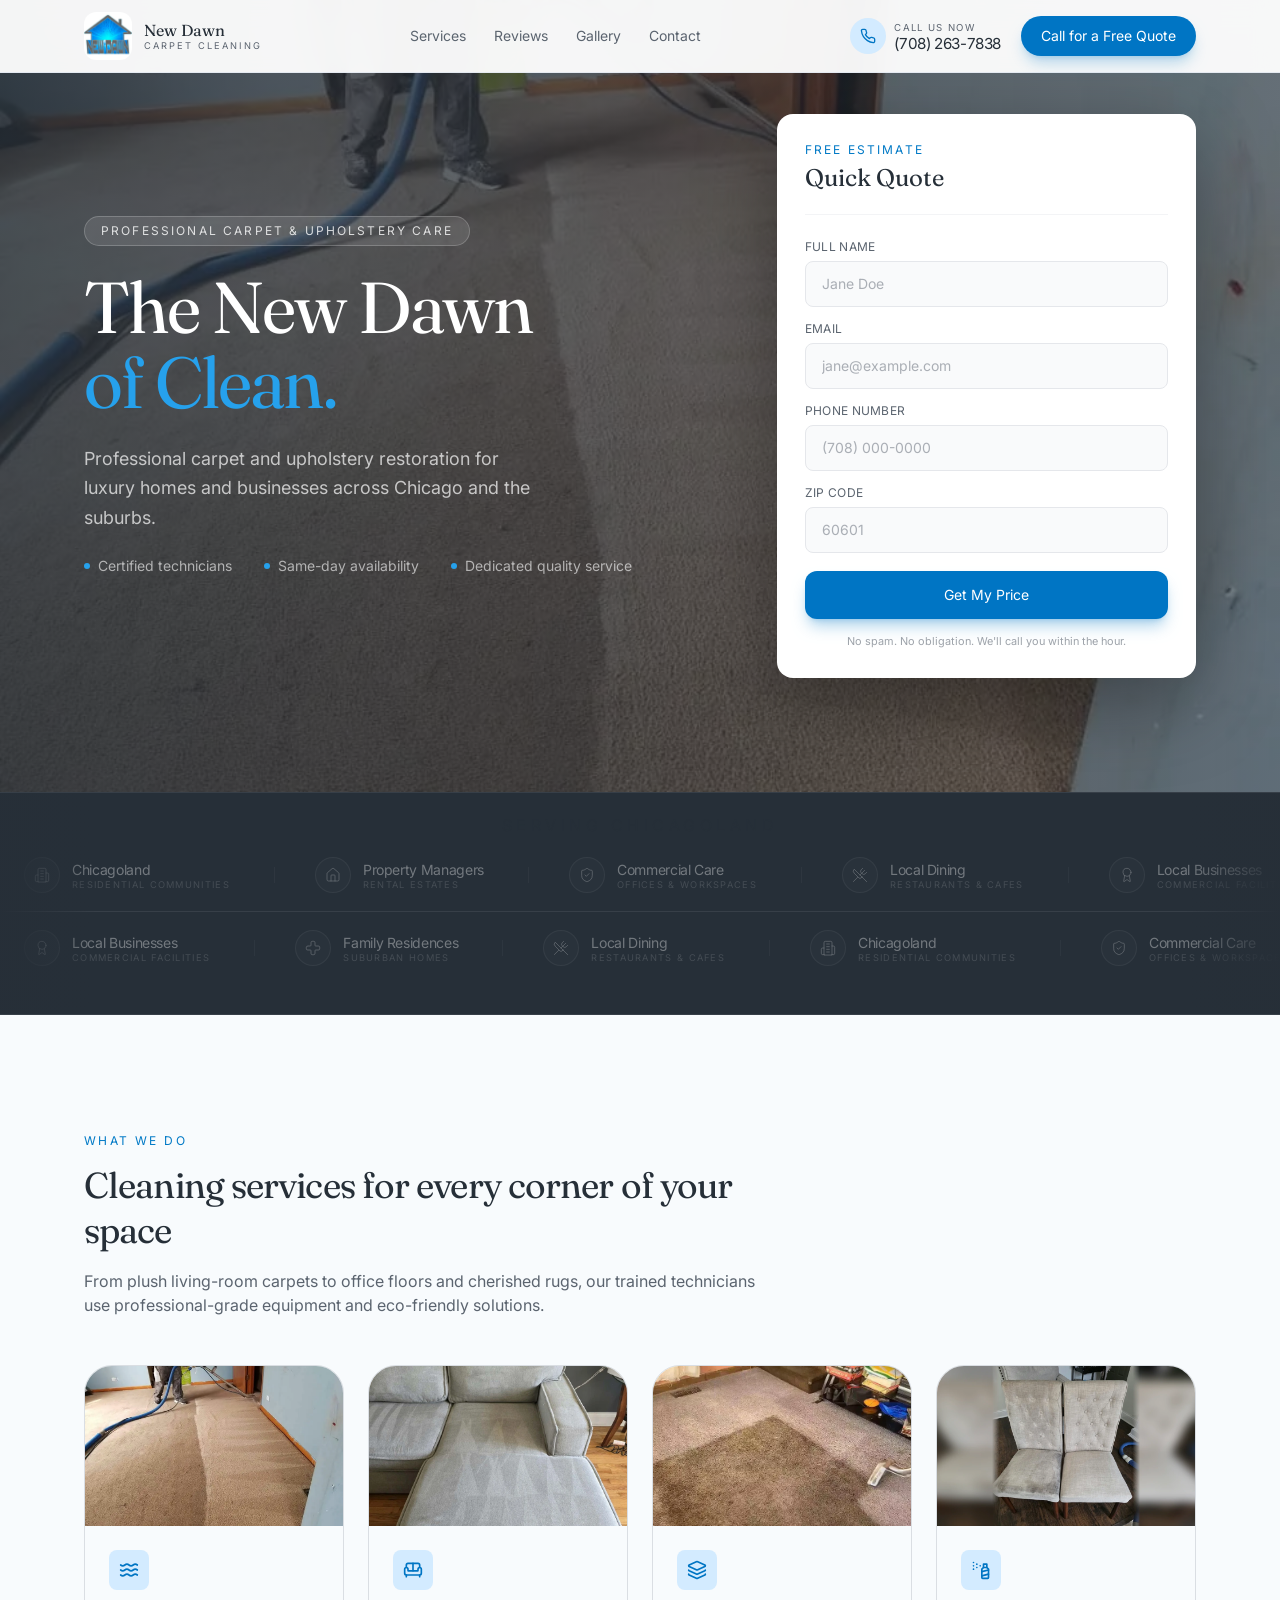
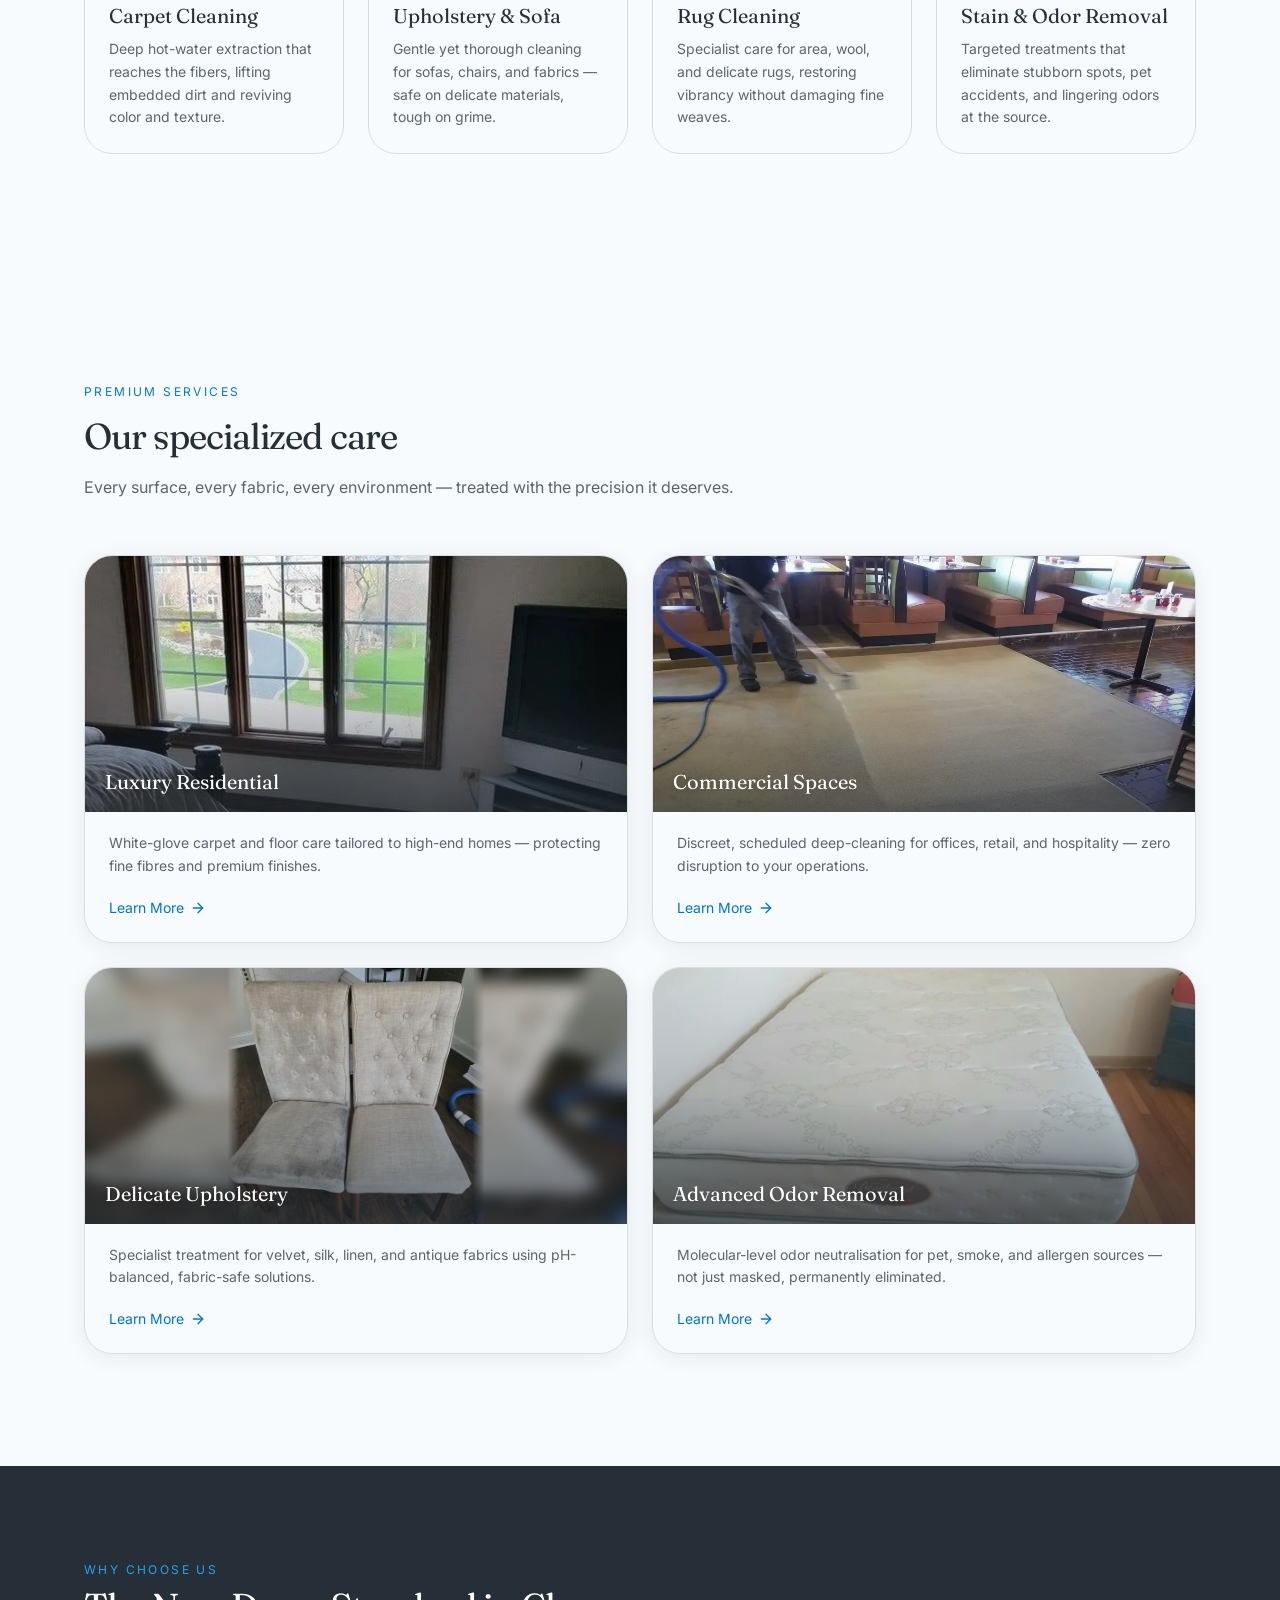
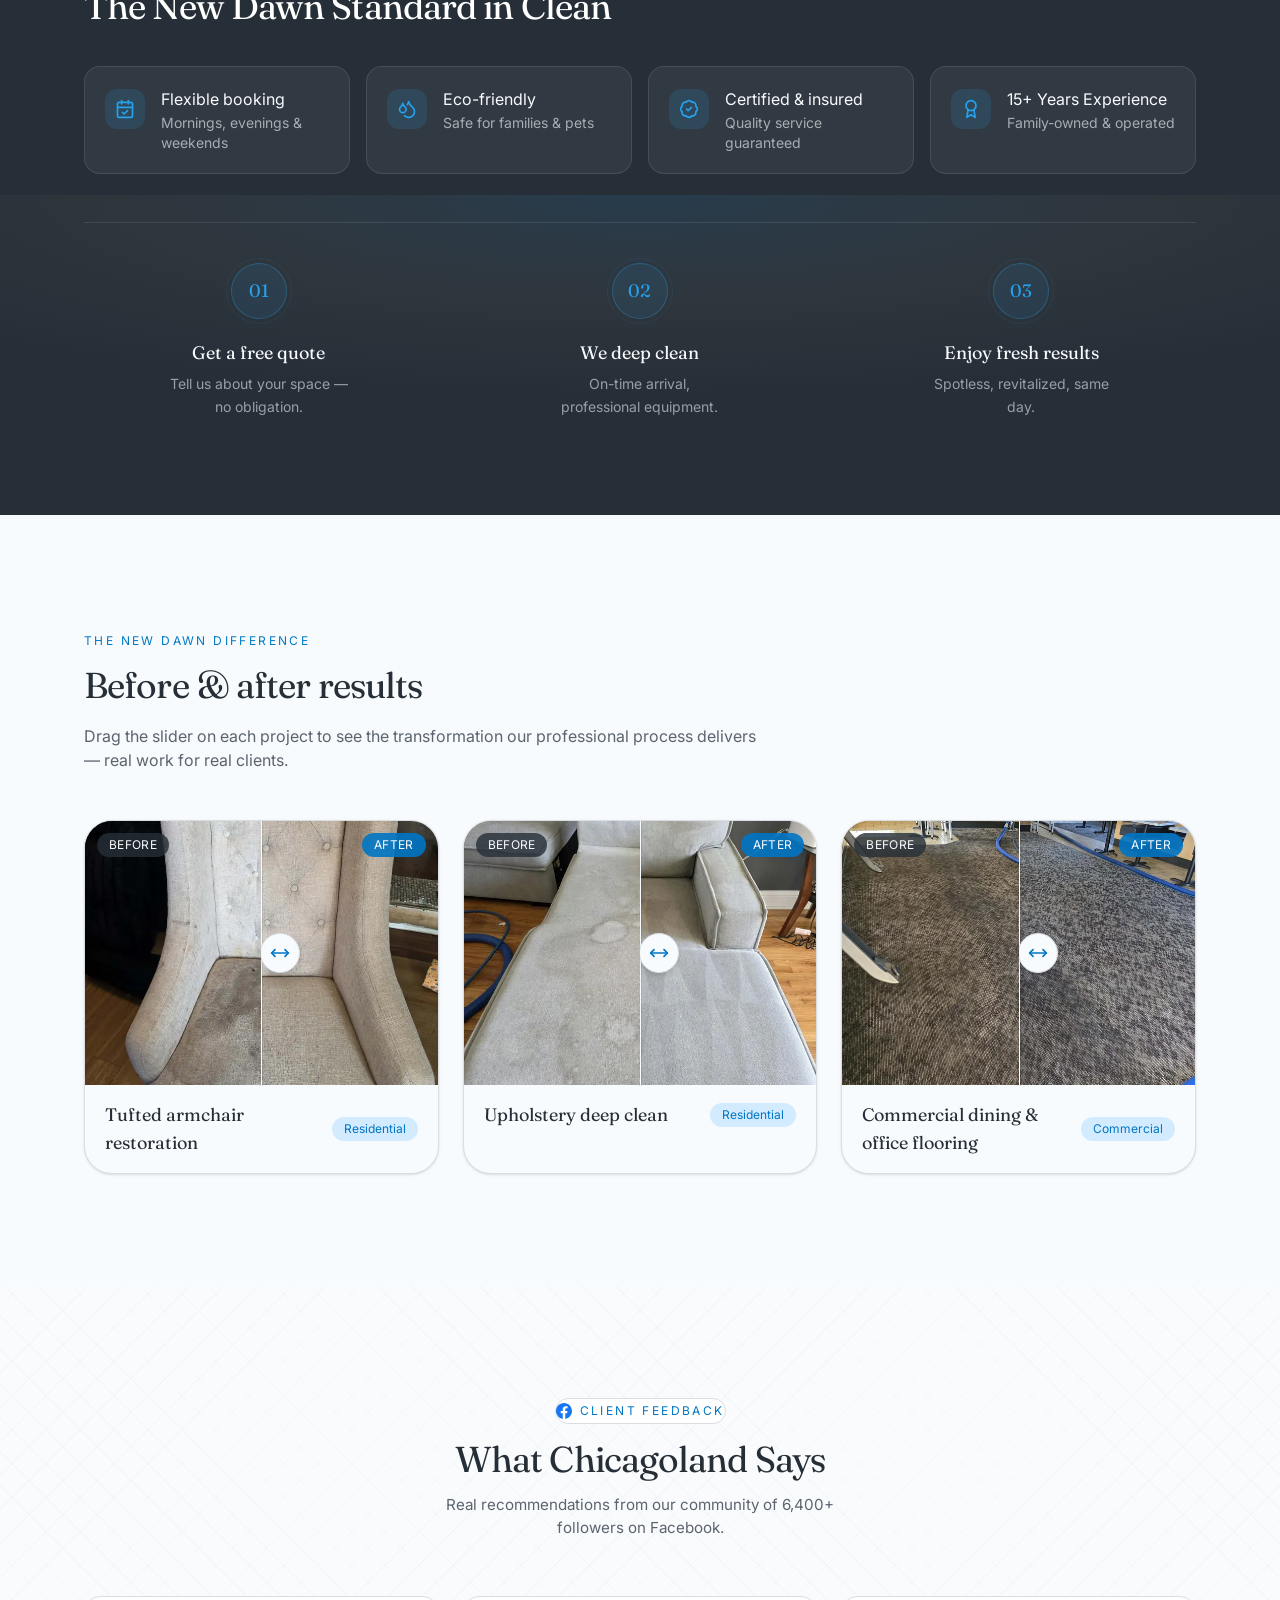
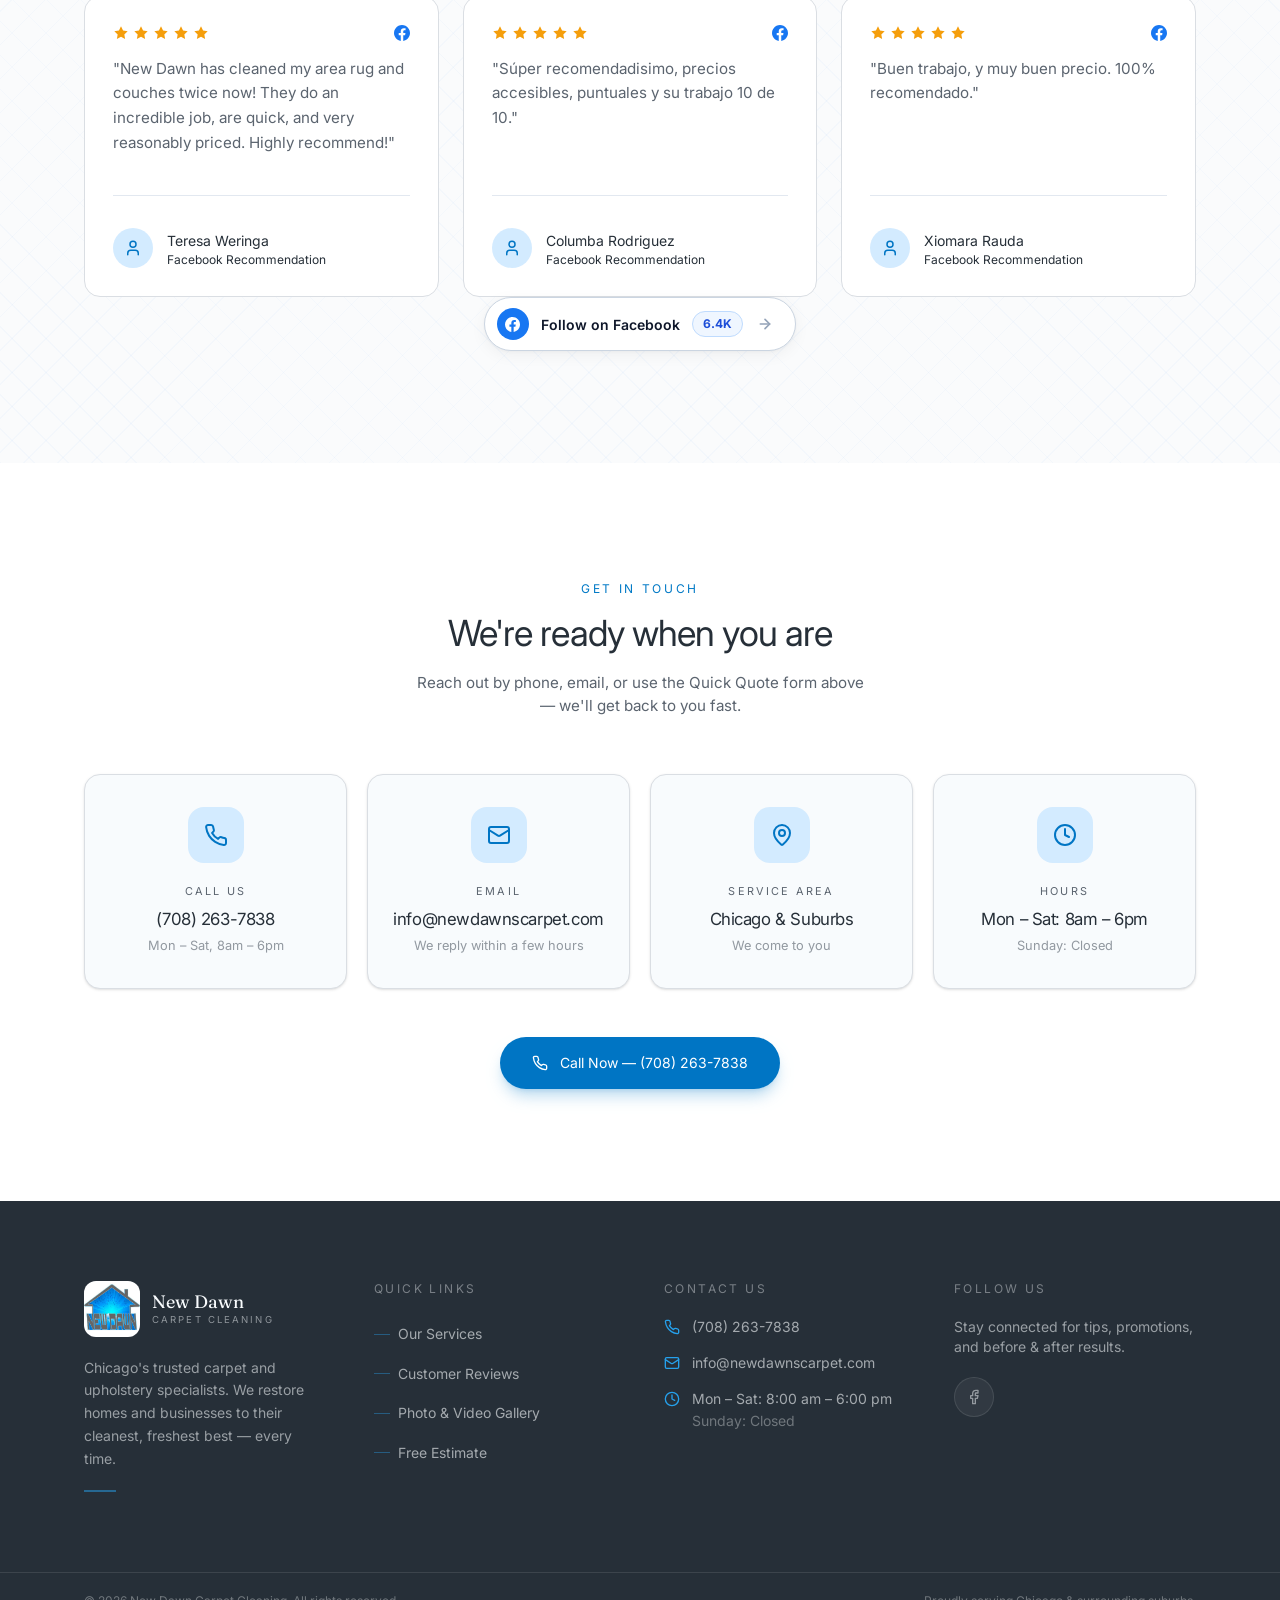
==== commit 11312d9e: "Fix Facebook community pill button on mobile: prevent 100% stretch, force single-line nowrap, add v4" ====
--- a/index.html
+++ b/index.html
@@ -9,7 +9,7 @@
   <link rel="preconnect" href="https://fonts.googleapis.com">
   <link rel="preconnect" href="https://fonts.gstatic.com" crossorigin>
   <link href="https://fonts.googleapis.com/css2?family=Fraunces:wght@500;600;700&family=Inter:wght@400;500;600;700&display=swap" rel="stylesheet">
-  <link rel="stylesheet" href="css/style.css">
+  <link rel="stylesheet" href="css/style.css?v=4.0">
   <noscript><style>.reveal{opacity:1!important;transform:none!important}</style></noscript>
 </head>
 <body>
@@ -684,14 +684,16 @@
             </div>
 
             <!-- Facebook follow / CTA badge -->
-            <div class="mt-14 text-center">
-              <a href="https://www.facebook.com/newdawncarpetcleaning/" target="_blank" rel="noopener noreferrer" class="fb-community-btn group">
+            <div class="mt-14 flex justify-center px-4">
+              <a href="https://www.facebook.com/newdawncarpetcleaning/" target="_blank" rel="noopener noreferrer" class="fb-community-btn group" style="display: inline-flex !important; align-items: center !important; justify-content: center !important; width: auto !important; max-width: fit-content !important; margin: 0 auto !important; white-space: nowrap !important; flex-shrink: 0 !important;">
                 <span class="fb-icon-badge">
-                  <svg width="16" height="16" viewBox="0 0 24 24" fill="currentColor"><path d="M24 12.073c0-6.627-5.373-12-12-12s-12 5.373-12 12c0 5.99 4.388 10.954 10.125 11.854v-8.385H7.078v-3.47h3.047V9.43c0-3.007 1.792-4.669 4.533-4.669 1.312 0 2.686.235 2.686.235v2.953H15.83c-1.491 0-1.956.925-1.956 1.874v2.25h3.328l-.532 3.47h-2.796v8.385C19.612 23.027 24 18.062 24 12.073z"/></svg>
+                  <svg width="15" height="15" viewBox="0 0 24 24" fill="currentColor"><path d="M24 12.073c0-6.627-5.373-12-12-12s-12 5.373-12 12c0 5.99 4.388 10.954 10.125 11.854v-8.385H7.078v-3.47h3.047V9.43c0-3.007 1.792-4.669 4.533-4.669 1.312 0 2.686.235 2.686.235v2.953H15.83c-1.491 0-1.956.925-1.956 1.874v2.25h3.328l-.532 3.47h-2.796v8.385C19.612 23.027 24 18.062 24 12.073z"/></svg>
                 </span>
-                <span class="hidden sm:inline whitespace-nowrap">Follow New Dawn on Facebook</span>
-                <span class="sm:hidden whitespace-nowrap">Follow on Facebook</span>
-                <span class="fb-count-badge">6.4K Followers</span>
+                <span style="white-space: nowrap;">
+                  <span class="hidden sm:inline">Follow New Dawn on Facebook</span>
+                  <span class="sm:hidden">Follow on Facebook</span>
+                </span>
+                <span class="fb-count-badge" style="white-space: nowrap;">6.4K<span class="hidden sm:inline">&nbsp;Followers</span></span>
                 <svg class="fb-arrow-icon" viewBox="0 0 24 24" fill="none" stroke="currentColor" stroke-width="2.5" stroke-linecap="round" stroke-linejoin="round"><path d="M5 12h14"></path><path d="m12 5 7 7-7 7"></path></svg>
               </a>
             </div>
--- a/css/style.css
+++ b/css/style.css
@@ -2259,8 +2259,8 @@
   gap: 8px;
   background: #ffffff;
   color: #0f172a;
-  border: 1px solid #e2e8f0;
-  padding: 8px 14px 8px 9px;
+  border: 1px solid #cbd5e1;
+  padding: 8px 14px 8px 8px;
   border-radius: 9999px;
   text-decoration: none;
   font-family: 'Inter', sans-serif;
@@ -2269,7 +2269,9 @@
   white-space: nowrap;
   box-shadow: 0 4px 16px rgba(0, 0, 0, 0.05), 0 1px 3px rgba(0, 0, 0, 0.03);
   transition: all 0.28s cubic-bezier(0.4, 0, 0.2, 1);
-  max-width: 100%;
+  width: auto !important;
+  max-width: fit-content;
+  margin: 0 auto;
 }
 @media (min-width: 640px) {
   .fb-community-btn {
@@ -2288,8 +2290,8 @@
   display: flex;
   align-items: center;
   justify-content: center;
-  width: 28px;
-  height: 28px;
+  width: 26px;
+  height: 26px;
   border-radius: 9999px;
   background: #1877F2;
   color: #ffffff;
@@ -2308,17 +2310,17 @@
 .fb-community-btn .fb-count-badge {
   display: inline-flex;
   align-items: center;
-  gap: 4px;
-  background: rgba(24, 119, 242, 0.08);
-  color: #1877F2;
-  padding: 2.5px 8px;
+  background: #eff6ff;
+  color: #1d4ed8;
+  border: 1px solid #bfdbfe;
+  padding: 2px 7px;
   border-radius: 9999px;
-  font-size: 11.5px;
+  font-size: 11px;
   font-weight: 700;
   letter-spacing: 0.02em;
   white-space: nowrap;
   flex-shrink: 0;
-  transition: background-color 0.25s ease;
+  transition: all 0.25s ease;
 }
 @media (min-width: 640px) {
   .fb-community-btn .fb-count-badge {
@@ -2327,13 +2329,14 @@
   }
 }
 .fb-community-btn:hover .fb-count-badge {
-  background: rgba(24, 119, 242, 0.14);
+  background: #dbeafe;
+  border-color: #93c5fd;
 }
 .fb-community-btn .fb-arrow-icon {
   margin-left: 1px;
   color: #94a3b8;
-  width: 14px;
-  height: 14px;
+  width: 13px;
+  height: 13px;
   flex-shrink: 0;
   transition: transform 0.25s ease, color 0.25s ease;
 }
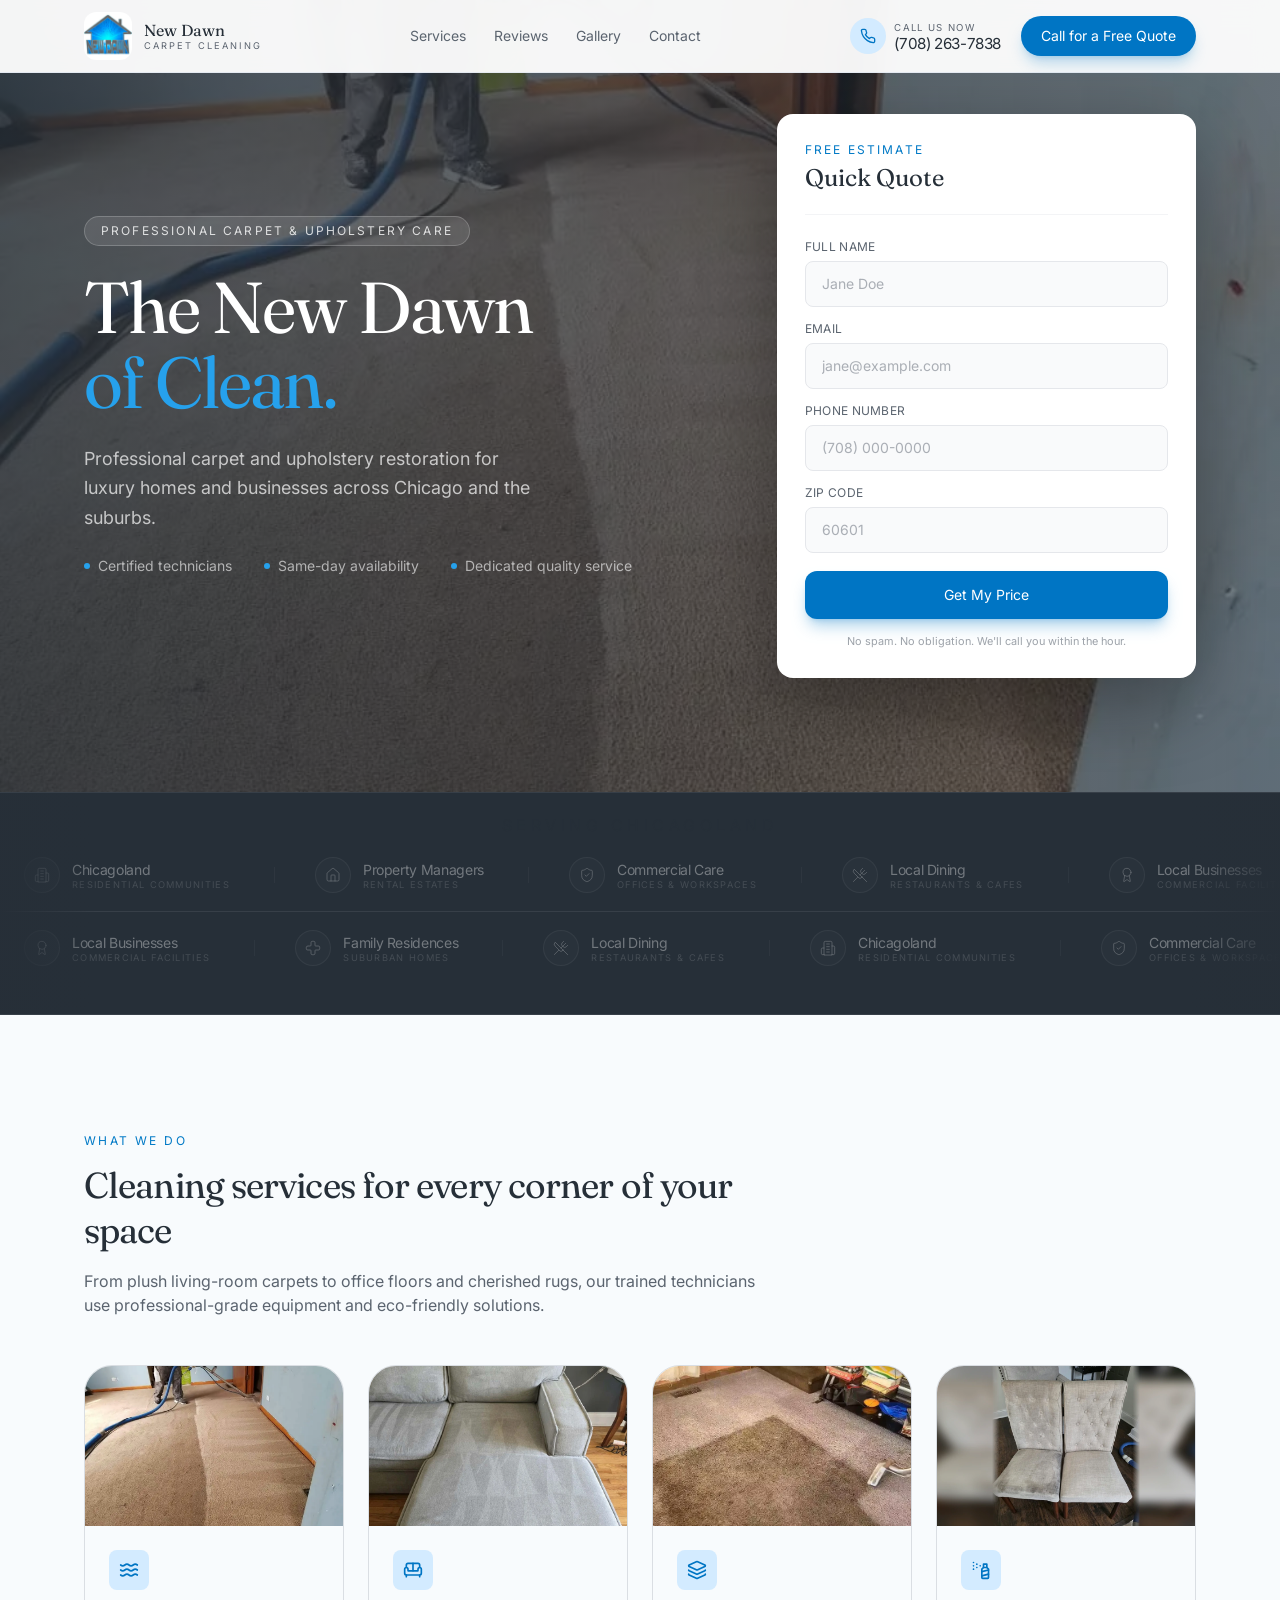
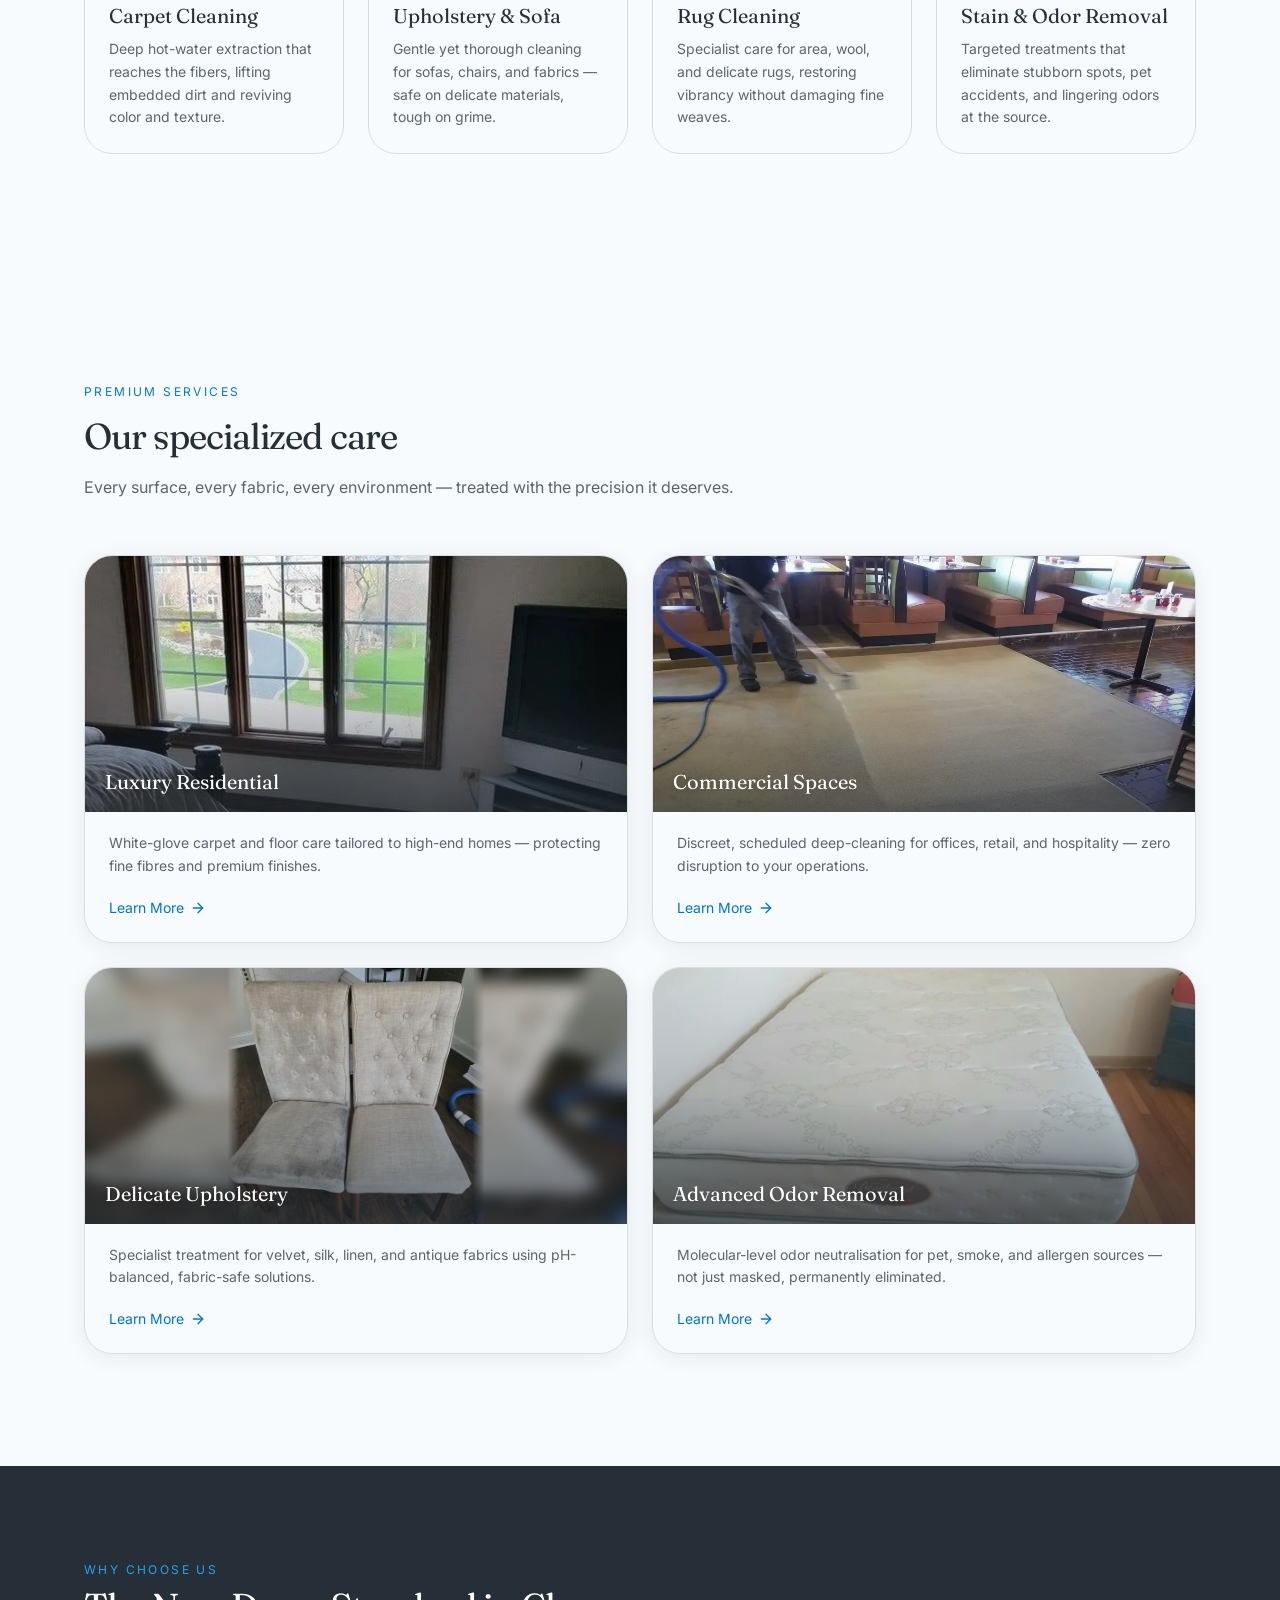
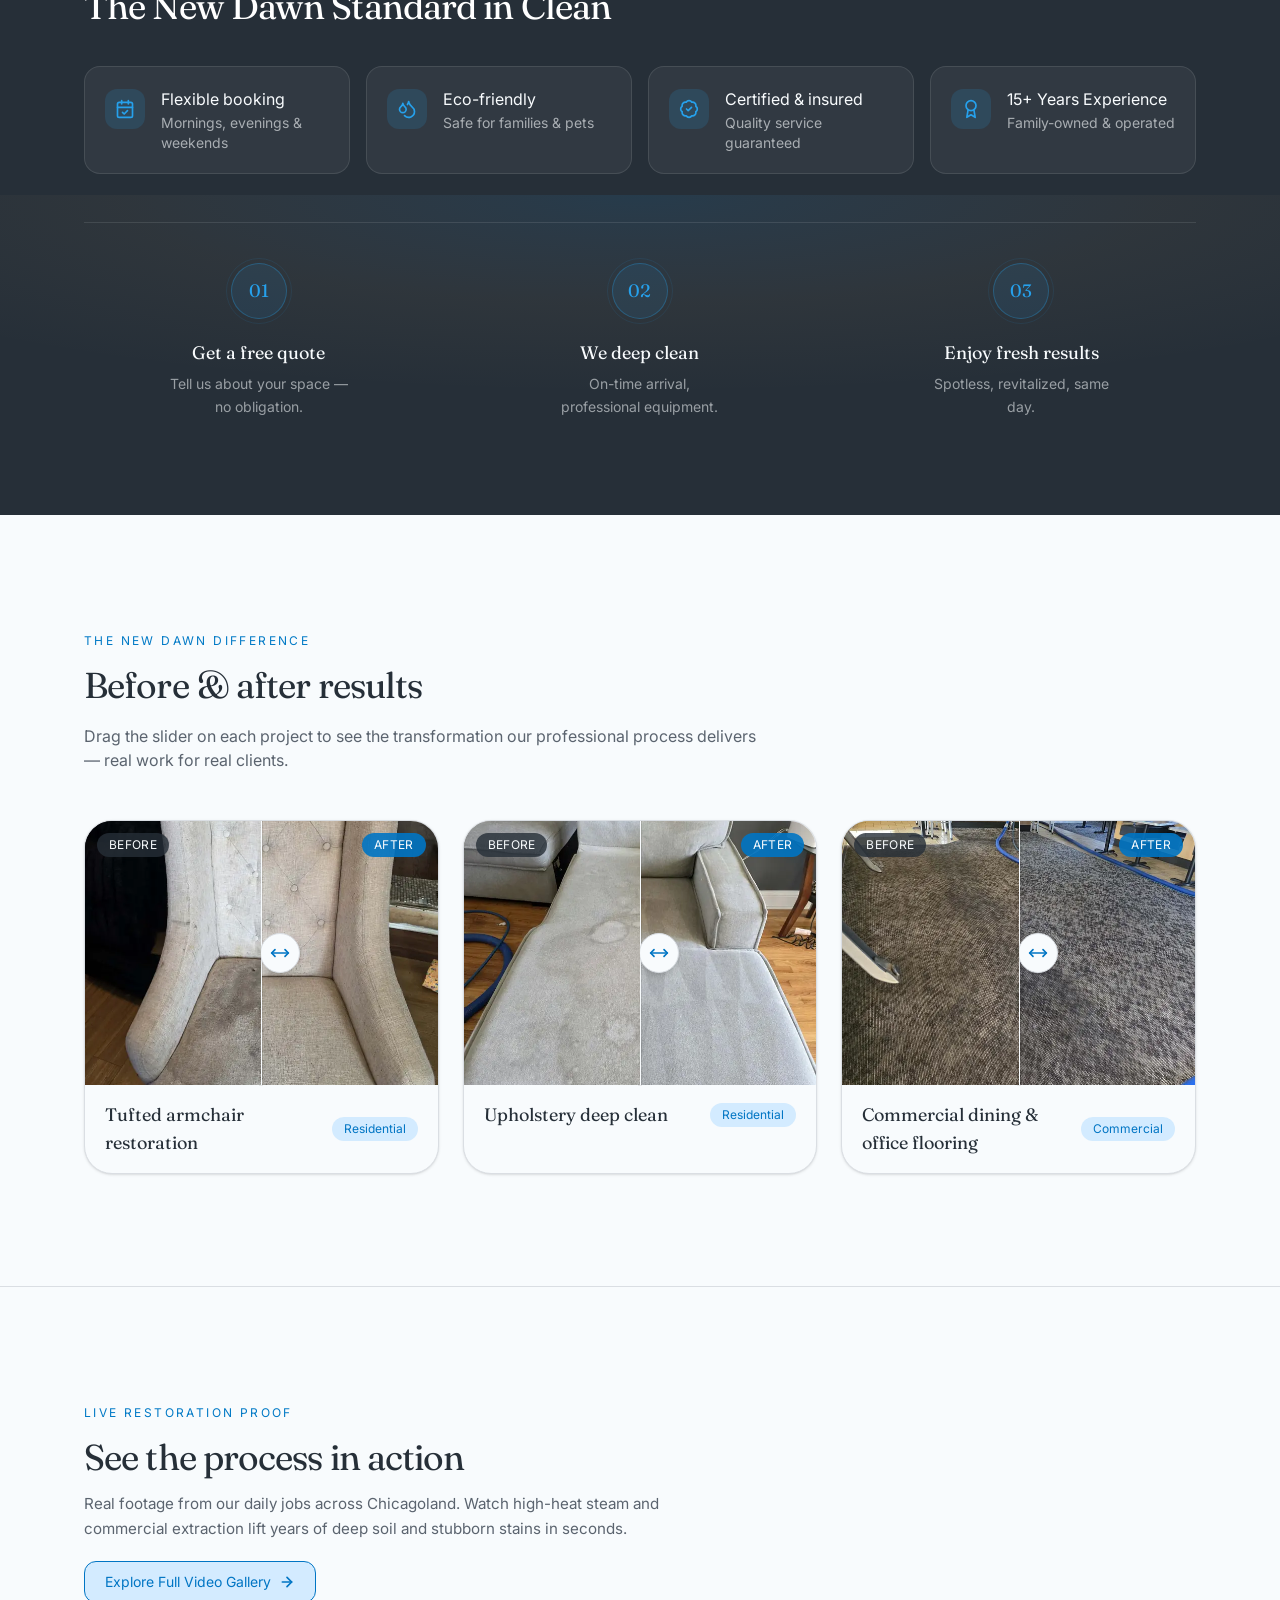
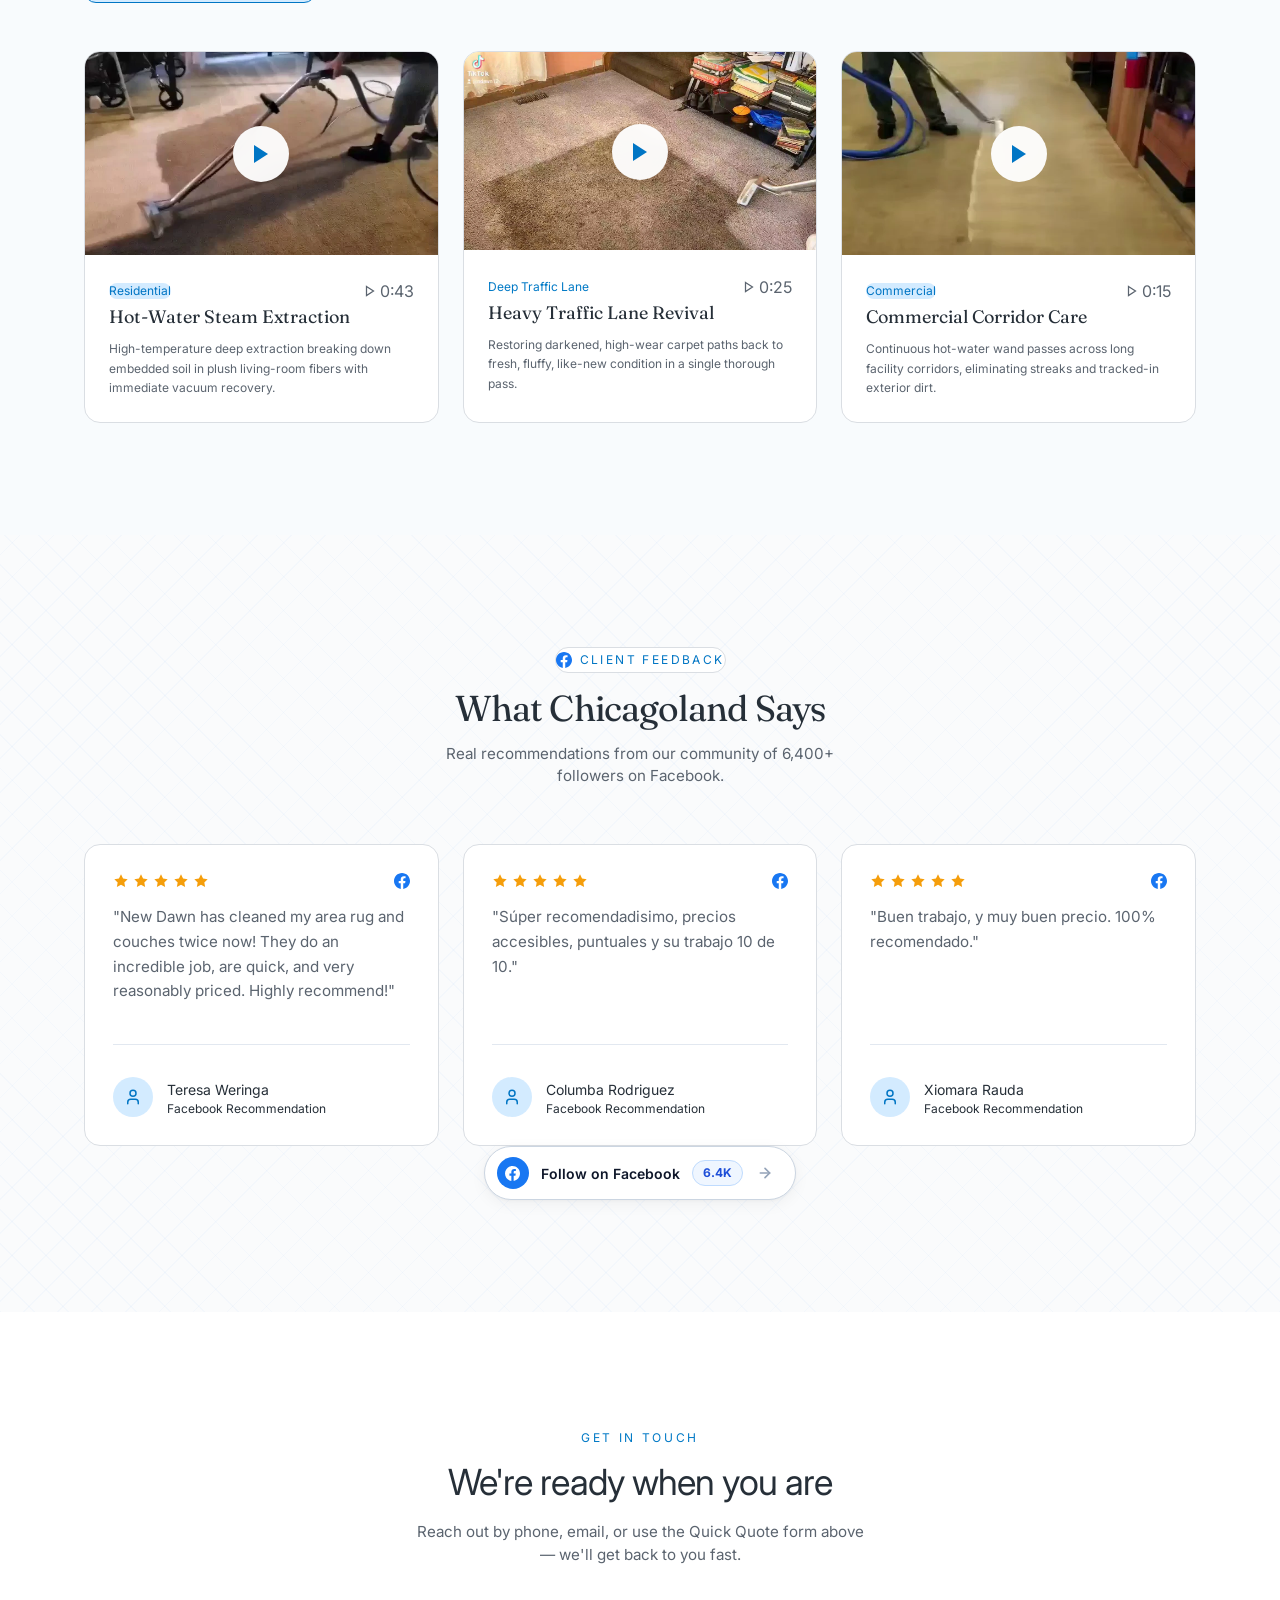
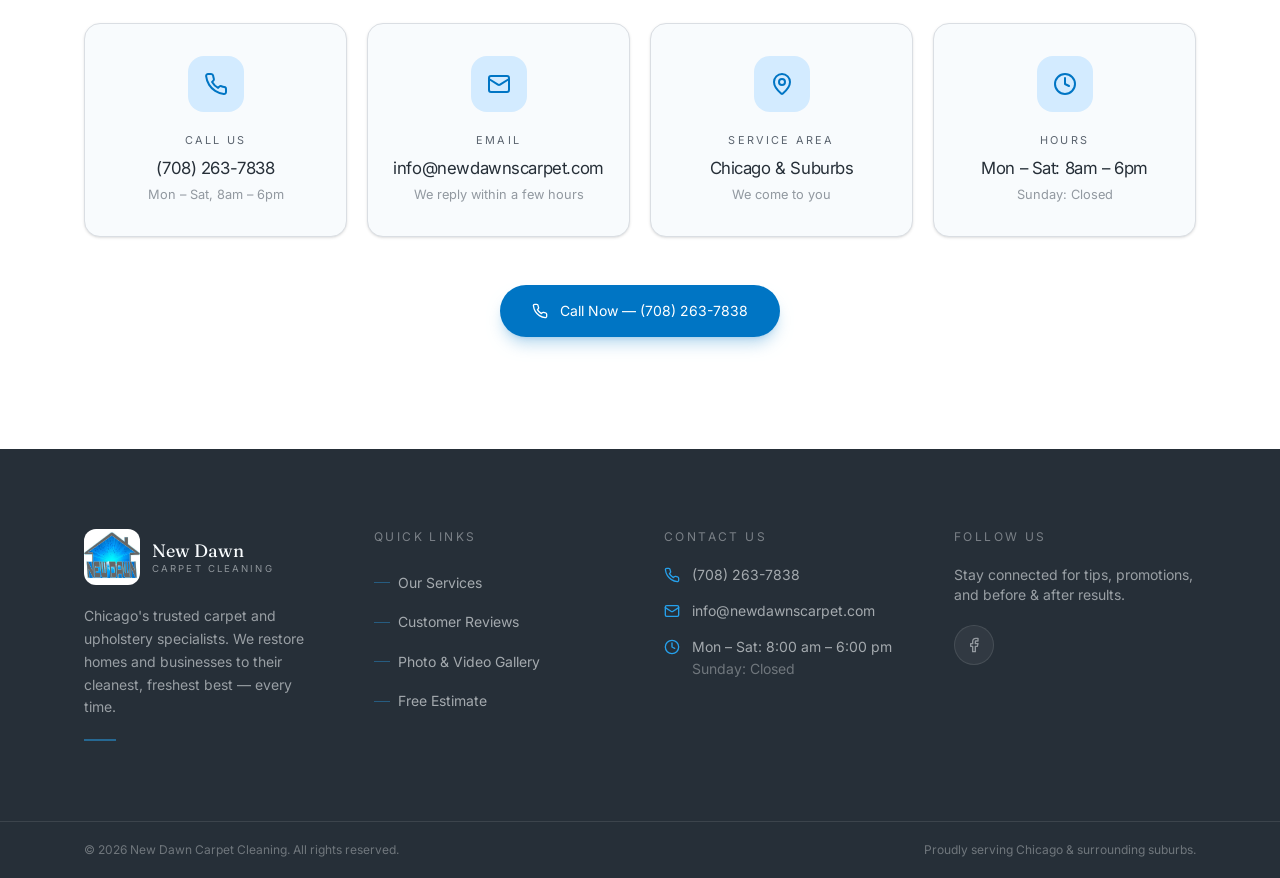
==== commit f74dbdc9: "Add 'See the process in action' live video showcase section to homepage" ====
--- a/index.html
+++ b/index.html
@@ -609,6 +609,104 @@
           </div>
         </section>
         
+        
+        <!-- ===== LIVE VIDEO SHOWCASE: SEE THE PROCESS IN ACTION ===== -->
+        <section id="videos" class="border-t border-line bg-cloud/50 py-20 sm:py-28">
+          <div class="mx-auto max-w-6xl px-5">
+            <div class="flex flex-col items-start justify-between gap-5 md:flex-row md:items-end">
+              <div>
+                <span class="text-xs font-600 uppercase tracking-[0.2em] text-fresh-deep">Live Restoration Proof</span>
+                <h2 class="mt-3 font-display text-3xl font-600 leading-tight tracking-tight text-deep sm:text-4xl">See the process in action</h2>
+                <p class="mt-3 max-w-xl text-[0.95rem] leading-relaxed text-slate">Real footage from our daily jobs across Chicagoland. Watch high-heat steam and commercial extraction lift years of deep soil and stubborn stains in seconds.</p>
+              </div>
+              <a href="gallery.html" class="group inline-flex shrink-0 items-center gap-2 rounded-xl border border-brand/20 bg-brand-soft px-5 py-2.5 text-sm font-600 text-brand transition-all duration-300 hover:border-brand hover:bg-brand hover:text-white">
+                Explore Full Video Gallery
+                <svg xmlns="http://www.w3.org/2000/svg" width="16" height="16" viewBox="0 0 24 24" fill="none" stroke="currentColor" stroke-width="2.5" stroke-linecap="round" stroke-linejoin="round" class="transition-transform duration-300 group-hover:translate-x-1"><path d="M5 12h14"></path><path d="m12 5 7 7-7 7"></path></svg>
+              </a>
+            </div>
+
+            <div class="mt-12 grid gap-6 md:grid-cols-3">
+              <!-- Video Card 1 -->
+              <div class="group flex flex-col overflow-hidden rounded-2xl border border-line bg-white shadow-xs transition-all duration-300 hover:-translate-y-1 hover:shadow-lg hover:shadow-deep/5">
+                <div class="relative aspect-video w-full overflow-hidden bg-slate-900">
+                  <video id="home-vid-1" class="h-full w-full object-cover" poster="images/video-residential-steam-extraction-process-poster.webp" preload="none" playsinline>
+                    <source src="images/video-residential-steam-extraction-process.mp4" type="video/mp4">
+                    Your browser does not support the video tag.
+                  </video>
+                  <button type="button" aria-label="Play residential steam extraction video" onclick="const v = document.getElementById('home-vid-1'); v.setAttribute('controls', 'true'); v.play(); this.classList.add('opacity-0', 'pointer-events-none');" class="absolute inset-0 flex items-center justify-center bg-black/20 transition-all duration-300 group-hover:bg-black/30">
+                    <span class="grid h-14 w-14 place-items-center rounded-full bg-white/95 text-brand shadow-xl backdrop-blur-sm transition-transform duration-300 group-hover:scale-110">
+                      <svg xmlns="http://www.w3.org/2000/svg" width="24" height="24" viewBox="0 0 24 24" fill="currentColor" class="ml-1"><polygon points="5 3 19 12 5 21 5 3"></polygon></svg>
+                    </span>
+                  </button>
+                </div>
+                <div class="flex flex-1 flex-col p-6">
+                  <div class="mb-2.5 flex items-center justify-between">
+                    <span class="rounded-full bg-brand-soft px-2.5 py-0.5 text-xs font-600 text-brand">Residential</span>
+                    <span class="flex items-center gap-1 text-[0.75rem] font-500 text-slate">
+                      <svg width="12" height="12" viewBox="0 0 24 24" fill="none" stroke="currentColor" stroke-width="2.5"><polygon points="5 3 19 12 5 21 5 3"></polygon></svg>
+                      0:43
+                    </span>
+                  </div>
+                  <h3 class="font-display text-lg font-600 text-deep">Hot-Water Steam Extraction</h3>
+                  <p class="mt-2 text-xs leading-relaxed text-slate">High-temperature deep extraction breaking down embedded soil in plush living-room fibers with immediate vacuum recovery.</p>
+                </div>
+              </div>
+
+              <!-- Video Card 2 -->
+              <div class="group flex flex-col overflow-hidden rounded-2xl border border-line bg-white shadow-xs transition-all duration-300 hover:-translate-y-1 hover:shadow-lg hover:shadow-deep/5">
+                <div class="relative aspect-video w-full overflow-hidden bg-slate-900">
+                  <video id="home-vid-2" class="h-full w-full object-cover" poster="images/video-bedroom-traffic-lane-carpet-cleaning-poster.webp" preload="none" playsinline>
+                    <source src="images/video-bedroom-traffic-lane-carpet-cleaning.mp4" type="video/mp4">
+                    Your browser does not support the video tag.
+                  </video>
+                  <button type="button" aria-label="Play heavy traffic lane cleaning video" onclick="const v = document.getElementById('home-vid-2'); v.setAttribute('controls', 'true'); v.play(); this.classList.add('opacity-0', 'pointer-events-none');" class="absolute inset-0 flex items-center justify-center bg-black/20 transition-all duration-300 group-hover:bg-black/30">
+                    <span class="grid h-14 w-14 place-items-center rounded-full bg-white/95 text-brand shadow-xl backdrop-blur-sm transition-transform duration-300 group-hover:scale-110">
+                      <svg xmlns="http://www.w3.org/2000/svg" width="24" height="24" viewBox="0 0 24 24" fill="currentColor" class="ml-1"><polygon points="5 3 19 12 5 21 5 3"></polygon></svg>
+                    </span>
+                  </button>
+                </div>
+                <div class="flex flex-1 flex-col p-6">
+                  <div class="mb-2.5 flex items-center justify-between">
+                    <span class="rounded-full bg-fresh-soft px-2.5 py-0.5 text-xs font-600 text-fresh-deep">Deep Traffic Lane</span>
+                    <span class="flex items-center gap-1 text-[0.75rem] font-500 text-slate">
+                      <svg width="12" height="12" viewBox="0 0 24 24" fill="none" stroke="currentColor" stroke-width="2.5"><polygon points="5 3 19 12 5 21 5 3"></polygon></svg>
+                      0:25
+                    </span>
+                  </div>
+                  <h3 class="font-display text-lg font-600 text-deep">Heavy Traffic Lane Revival</h3>
+                  <p class="mt-2 text-xs leading-relaxed text-slate">Restoring darkened, high-wear carpet paths back to fresh, fluffy, like-new condition in a single thorough pass.</p>
+                </div>
+              </div>
+
+              <!-- Video Card 3 -->
+              <div class="group flex flex-col overflow-hidden rounded-2xl border border-line bg-white shadow-xs transition-all duration-300 hover:-translate-y-1 hover:shadow-lg hover:shadow-deep/5">
+                <div class="relative aspect-video w-full overflow-hidden bg-slate-900">
+                  <video id="home-vid-3" class="h-full w-full object-cover" poster="images/video-commercial-hallway-carpet-cleaning-poster.webp" preload="none" playsinline>
+                    <source src="images/video-commercial-hallway-carpet-cleaning.mp4" type="video/mp4">
+                    Your browser does not support the video tag.
+                  </video>
+                  <button type="button" aria-label="Play commercial hallway carpet video" onclick="const v = document.getElementById('home-vid-3'); v.setAttribute('controls', 'true'); v.play(); this.classList.add('opacity-0', 'pointer-events-none');" class="absolute inset-0 flex items-center justify-center bg-black/20 transition-all duration-300 group-hover:bg-black/30">
+                    <span class="grid h-14 w-14 place-items-center rounded-full bg-white/95 text-brand shadow-xl backdrop-blur-sm transition-transform duration-300 group-hover:scale-110">
+                      <svg xmlns="http://www.w3.org/2000/svg" width="24" height="24" viewBox="0 0 24 24" fill="currentColor" class="ml-1"><polygon points="5 3 19 12 5 21 5 3"></polygon></svg>
+                    </span>
+                  </button>
+                </div>
+                <div class="flex flex-1 flex-col p-6">
+                  <div class="mb-2.5 flex items-center justify-between">
+                    <span class="rounded-full bg-brand-soft px-2.5 py-0.5 text-xs font-600 text-brand">Commercial</span>
+                    <span class="flex items-center gap-1 text-[0.75rem] font-500 text-slate">
+                      <svg width="12" height="12" viewBox="0 0 24 24" fill="none" stroke="currentColor" stroke-width="2.5"><polygon points="5 3 19 12 5 21 5 3"></polygon></svg>
+                      0:15
+                    </span>
+                  </div>
+                  <h3 class="font-display text-lg font-600 text-deep">Commercial Corridor Care</h3>
+                  <p class="mt-2 text-xs leading-relaxed text-slate">Continuous hot-water wand passes across long facility corridors, eliminating streaks and tracked-in exterior dirt.</p>
+                </div>
+              </div>
+            </div>
+          </div>
+        </section>
+
                 <!-- ===== CLIENT FEEDBACK (FACEBOOK REVIEWS - JVL VENUES FORMAT) ===== -->
         <section id="reviews" class="relative overflow-hidden py-20 sm:py-28" style="background-color: #fafbfc; background-image: repeating-linear-gradient(45deg, rgba(24, 119, 242, 0.028) 0, rgba(24, 119, 242, 0.028) 1px, transparent 0, transparent 24px), repeating-linear-gradient(-45deg, rgba(24, 119, 242, 0.028) 0, rgba(24, 119, 242, 0.028) 1px, transparent 0, transparent 24px);">
           <div class="relative mx-auto max-w-6xl px-5">
